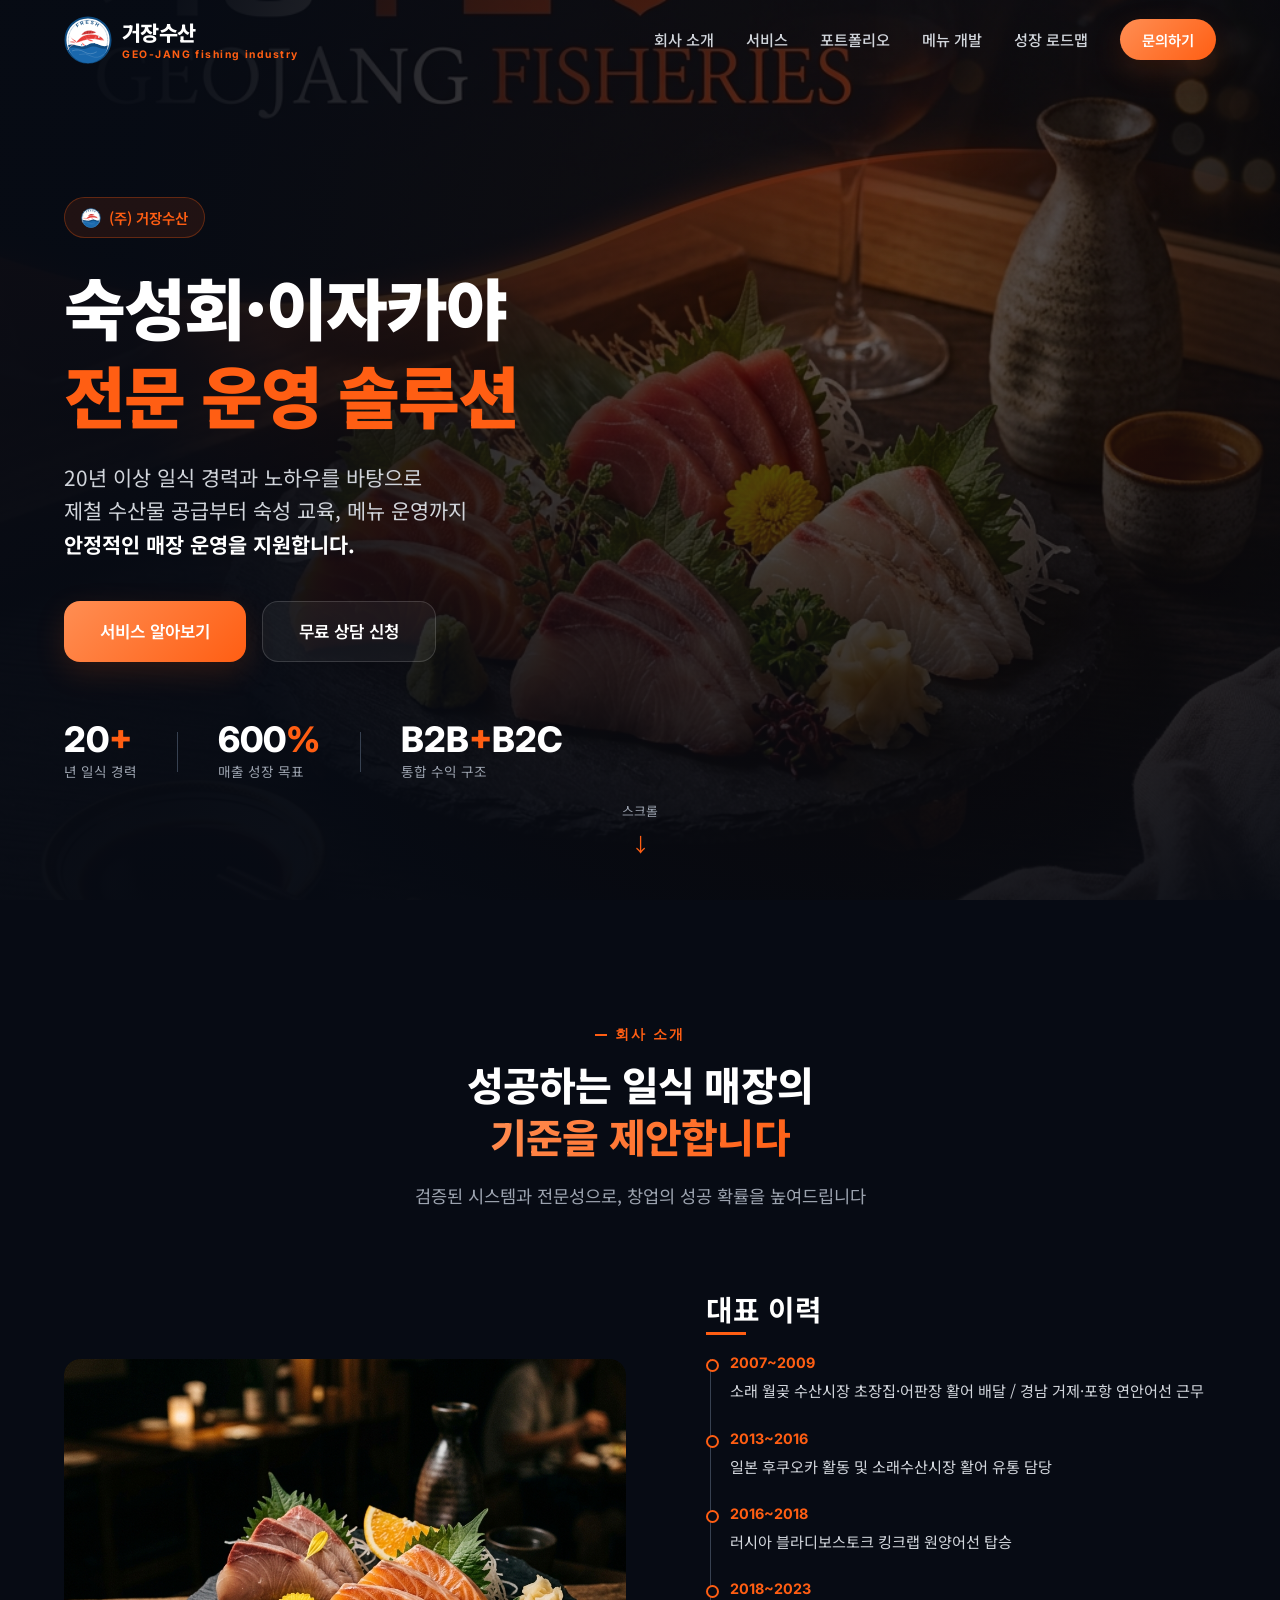
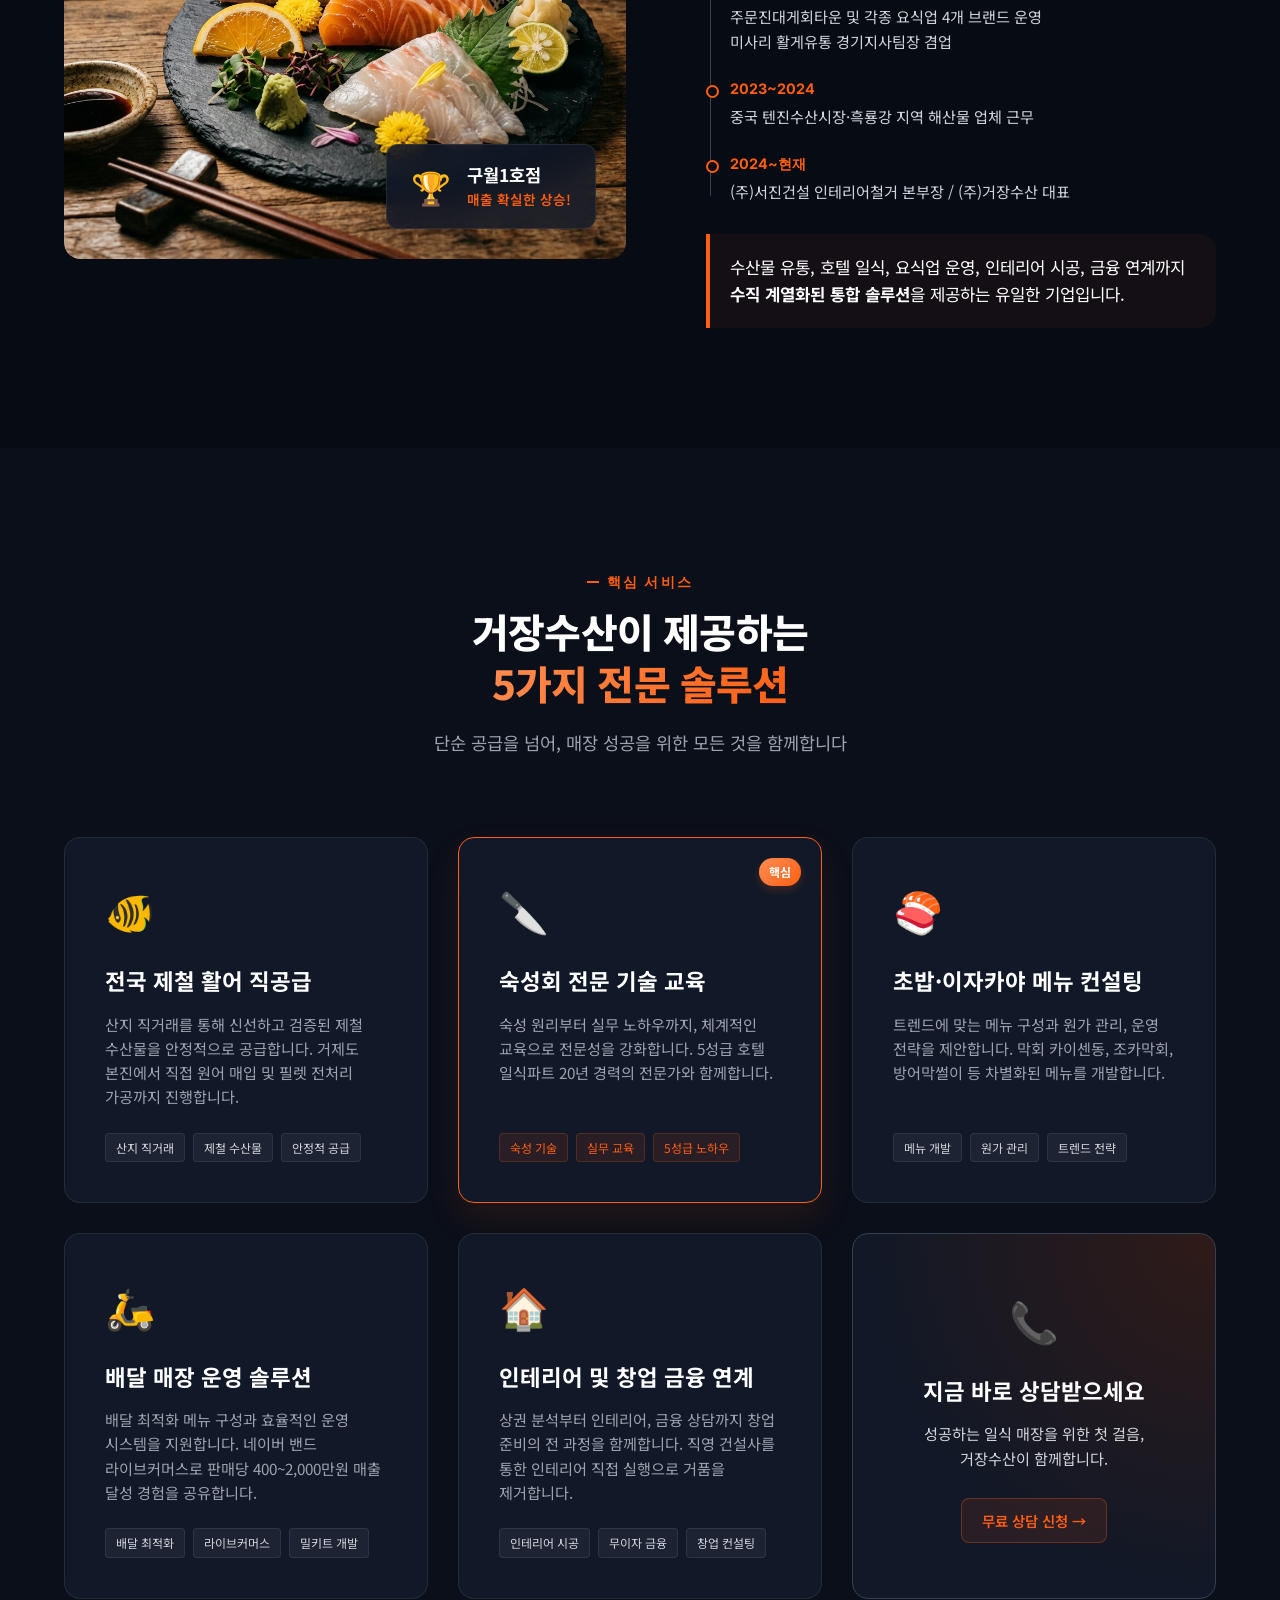
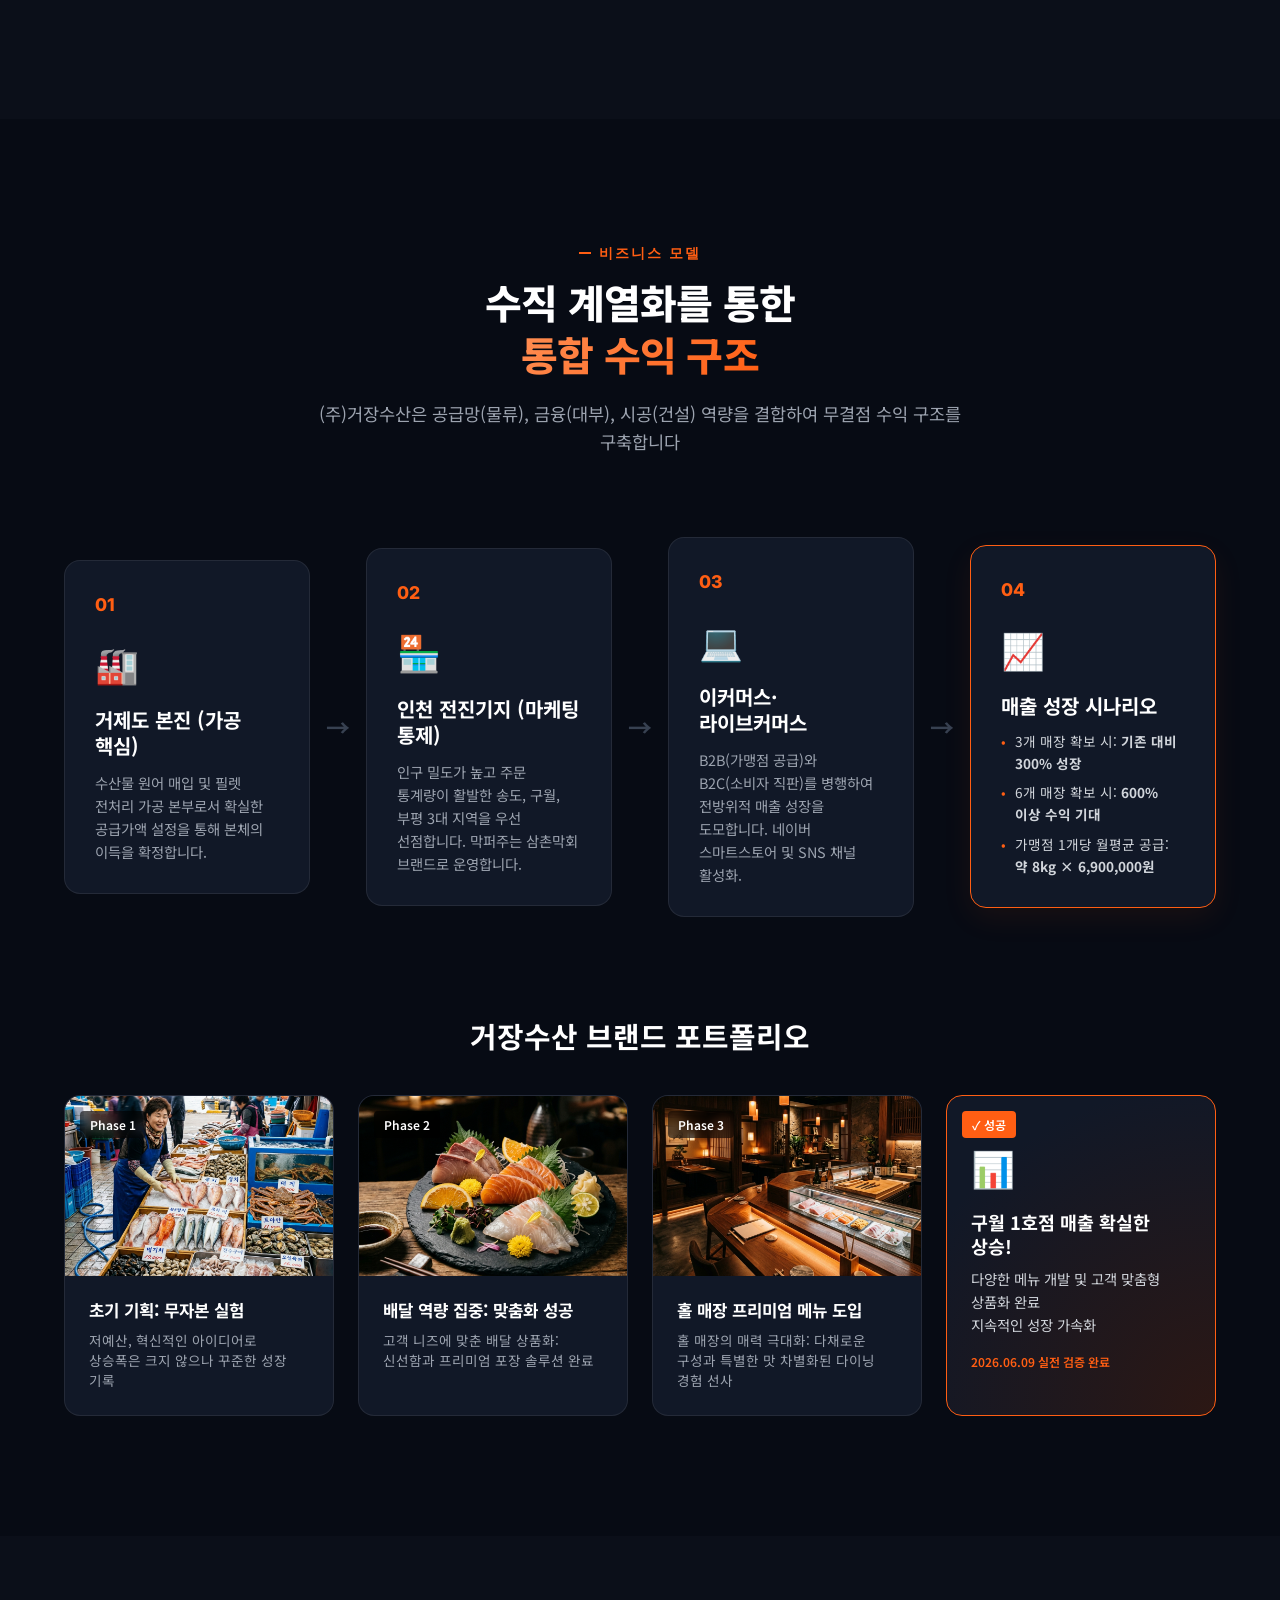
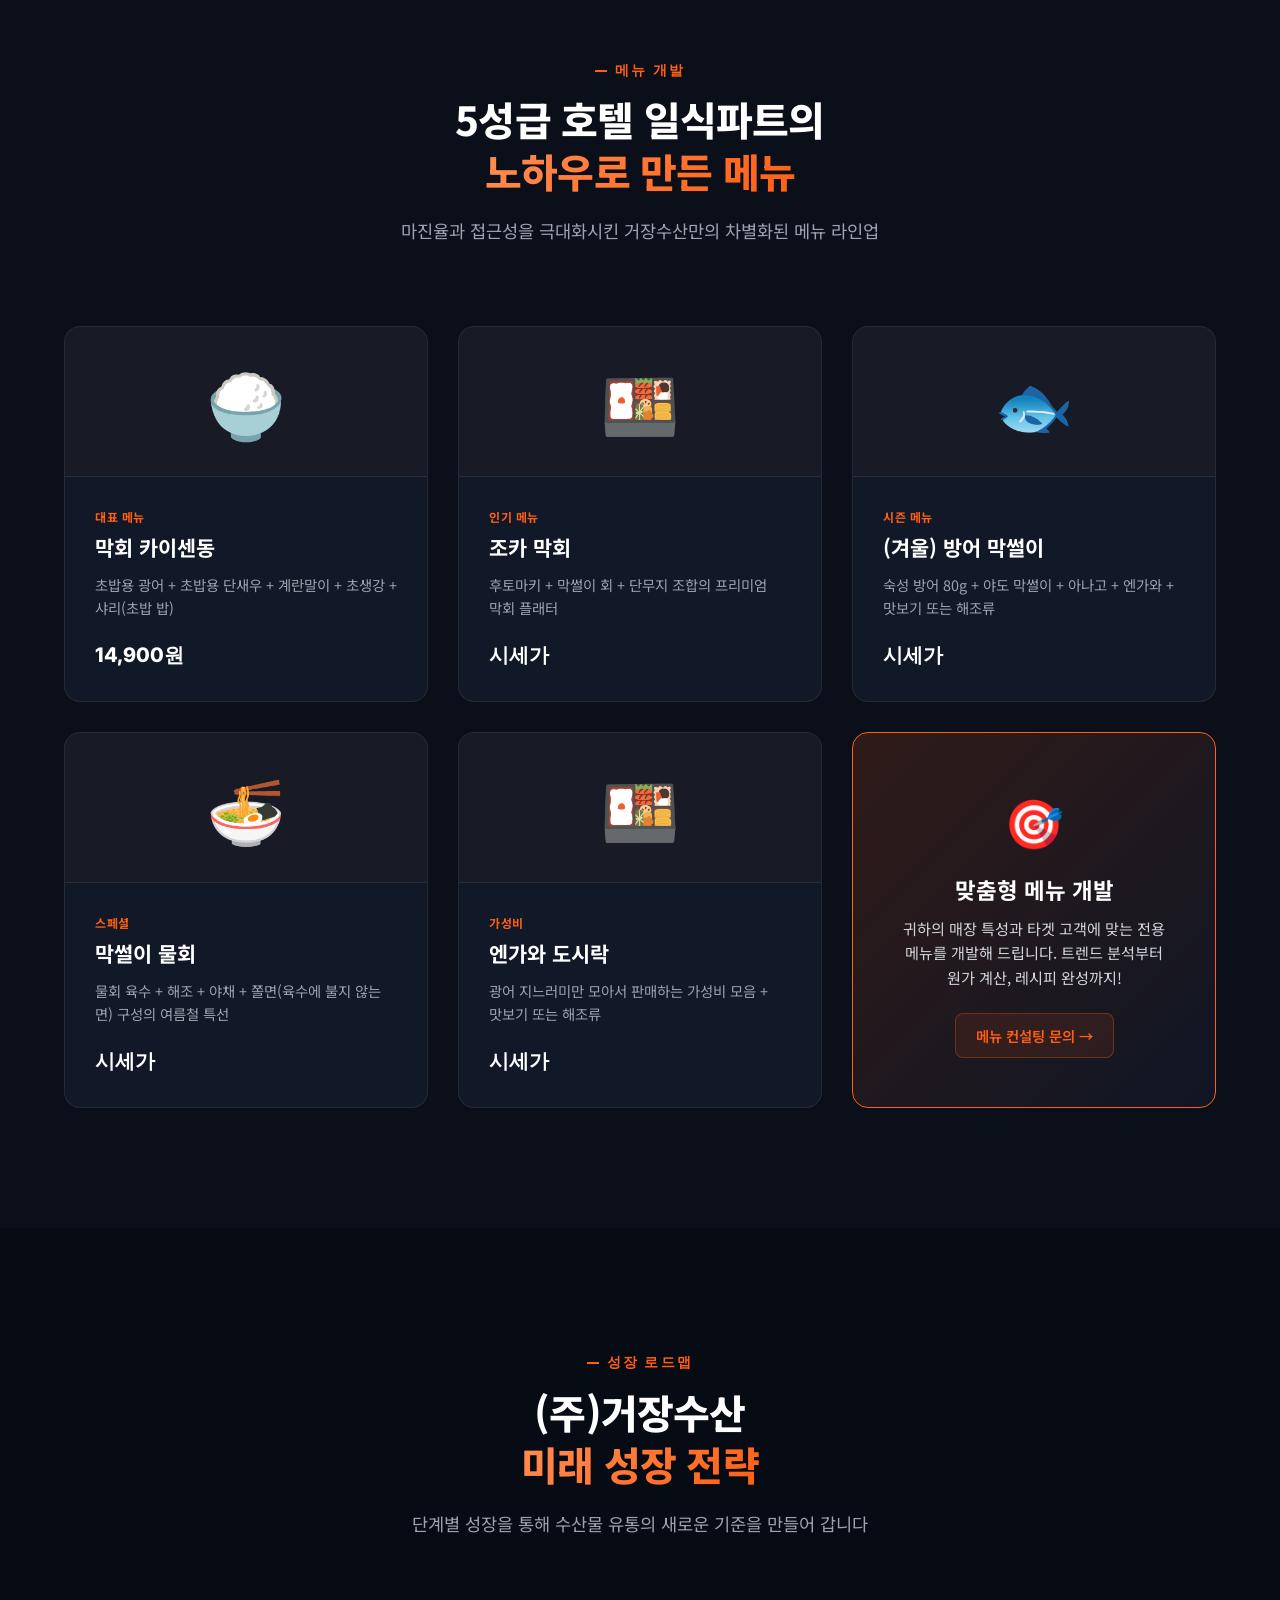
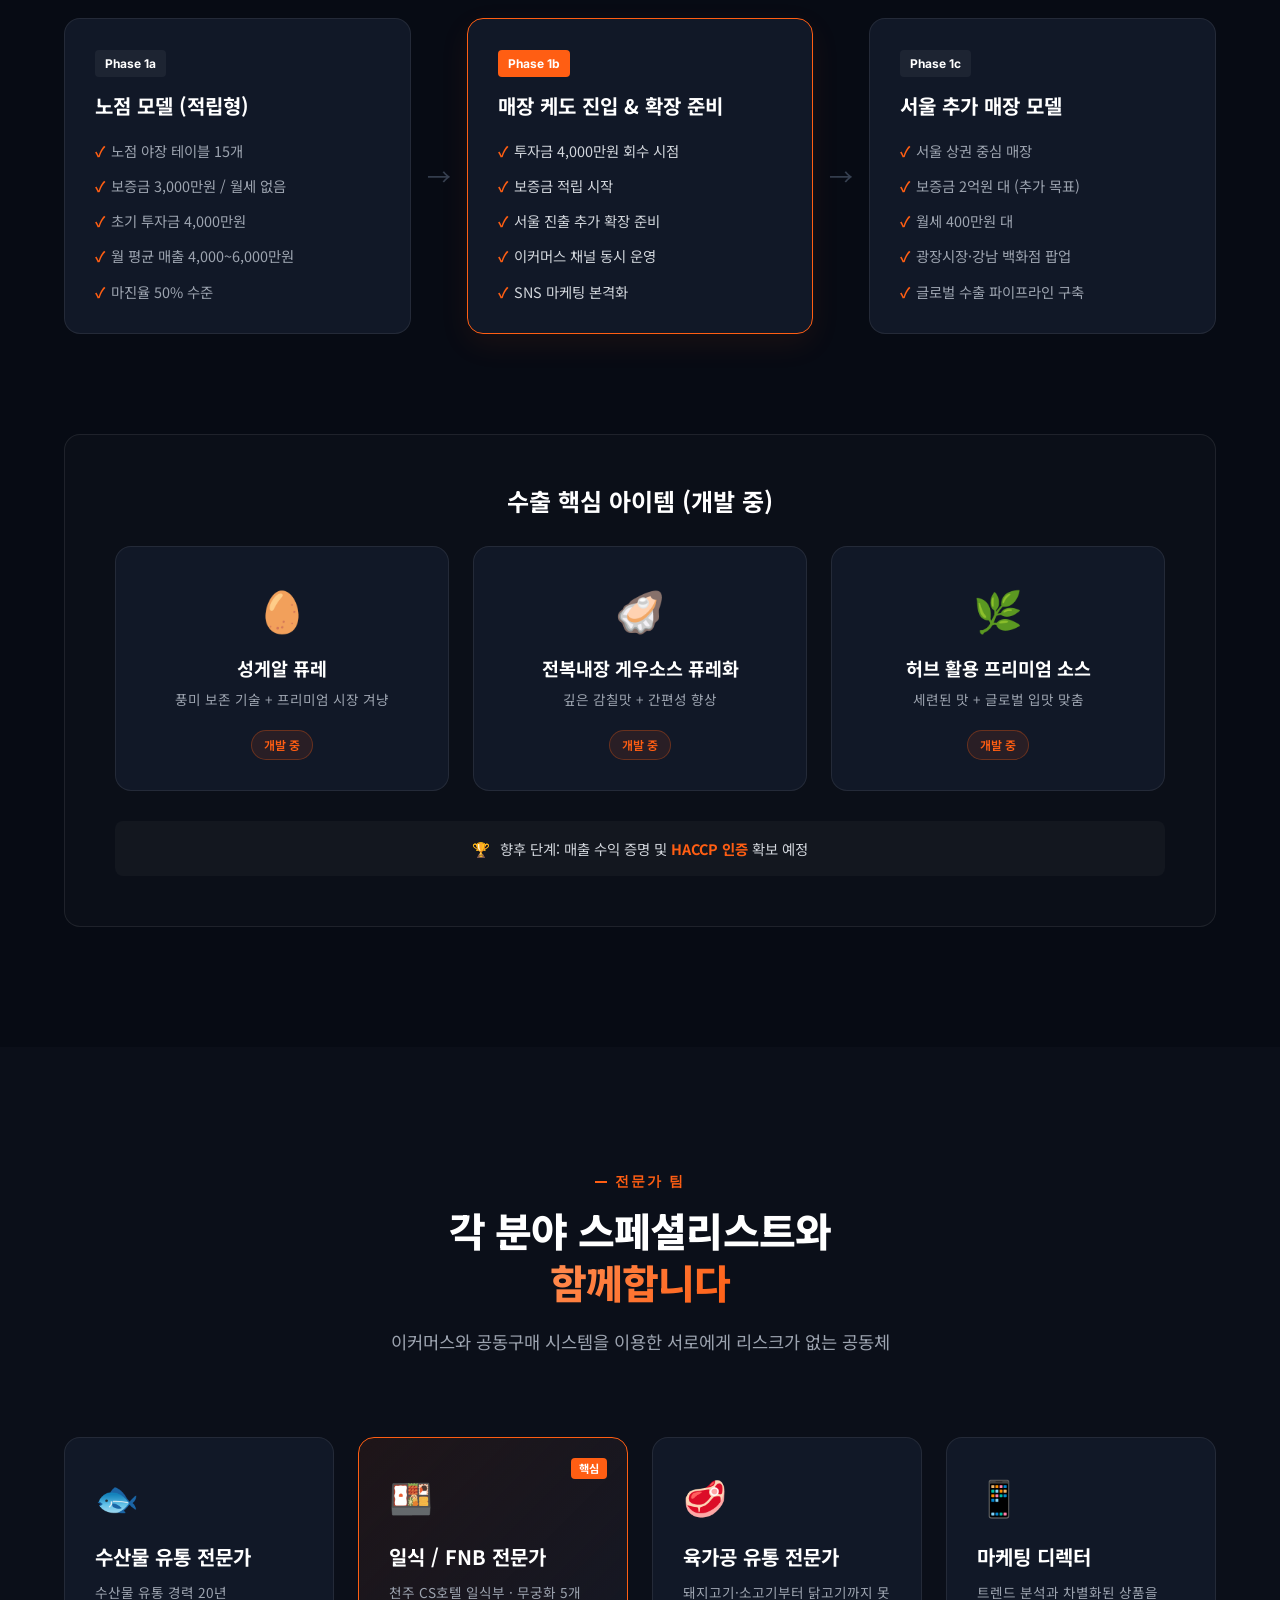
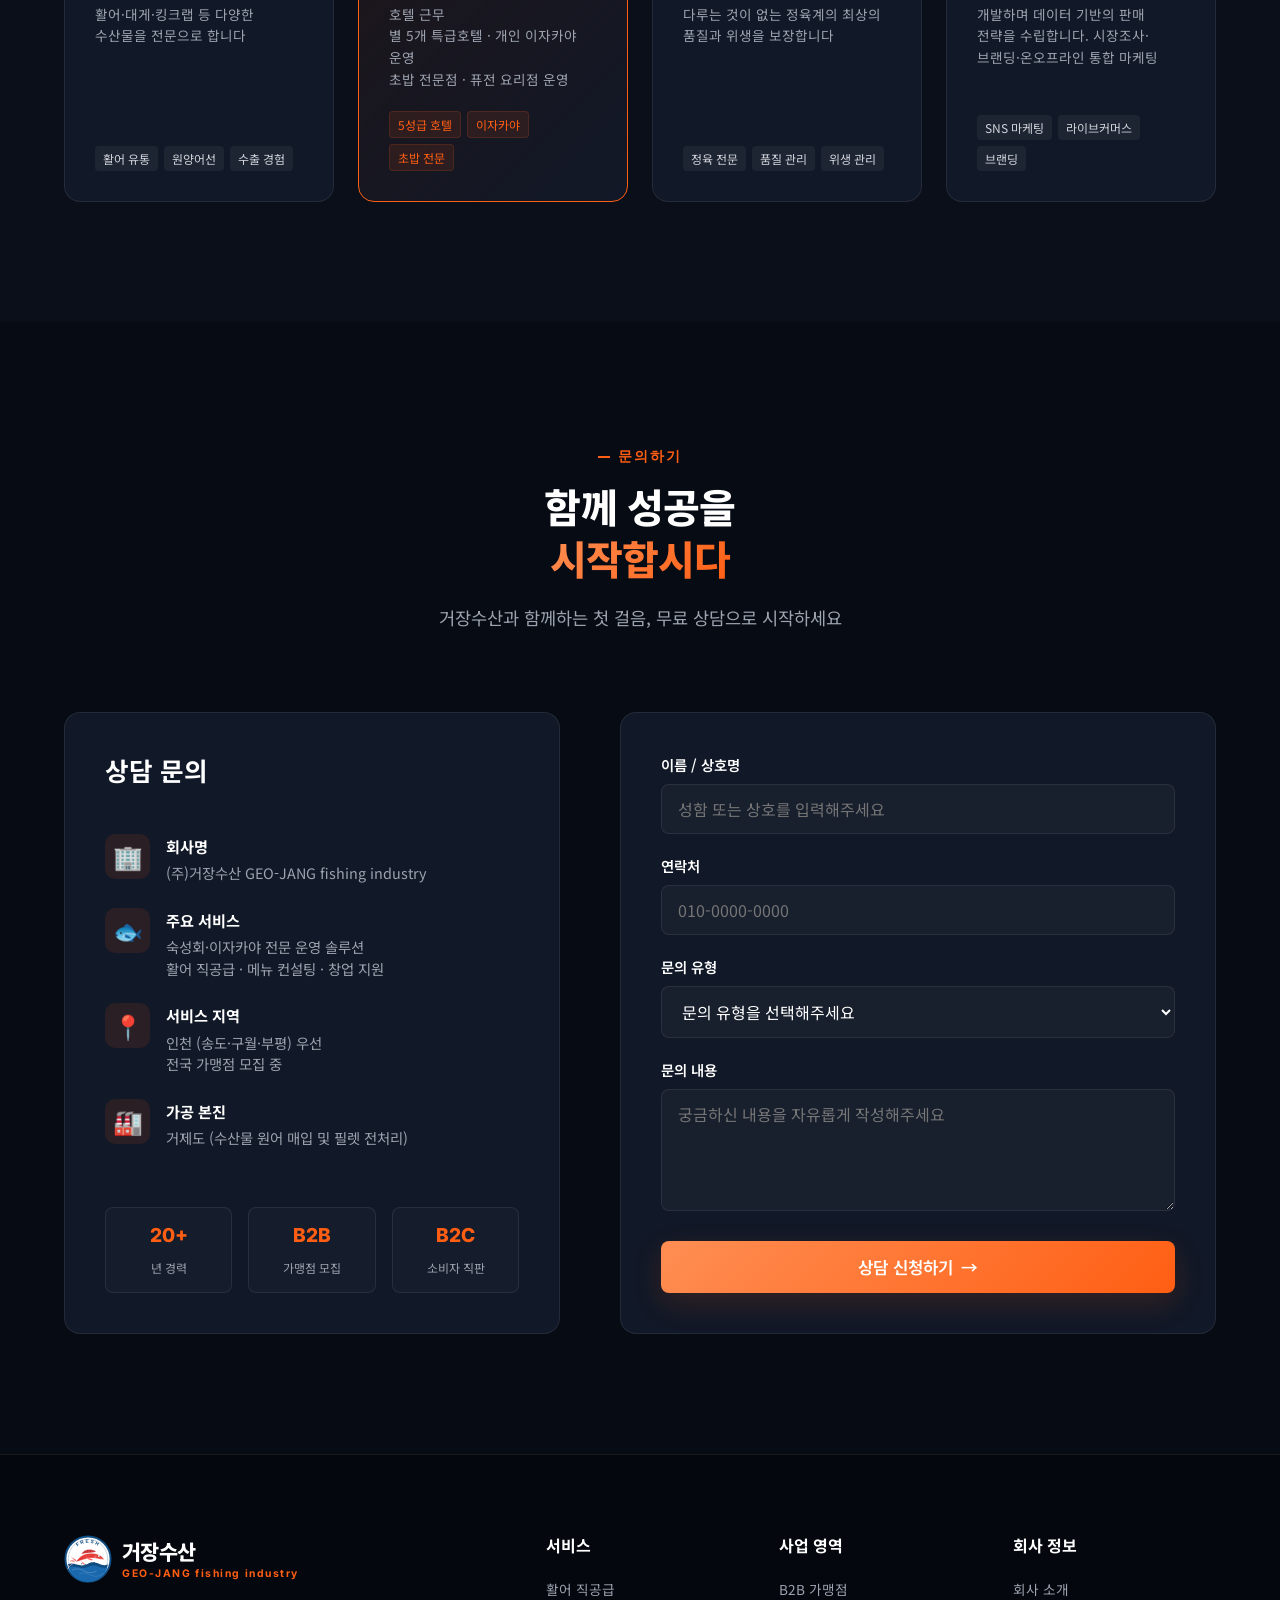
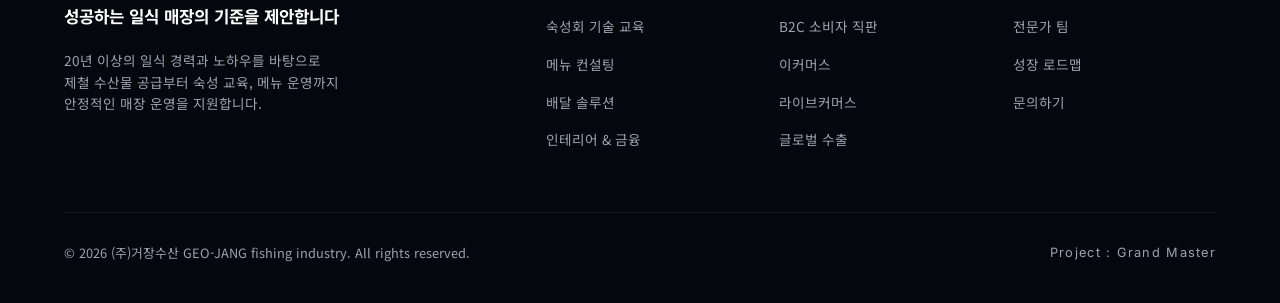
==== index.html @ 3ae565fc "Initial commit - 거장수산 브랜드 홈페이지 완료" ====
<!DOCTYPE html>
<html lang="ko">
<head>
    <meta charset="UTF-8">
    <meta name="viewport" content="width=device-width, initial-scale=1.0">
    <meta name="description" content="(주)거장수산 - 20년 이상의 일식 경력으로 숙성회·이자카야 전문 운영 솔루션을 제공합니다. 전국 제철 활어 직공급, 숙성회 기술 교육, 메뉴 컨설팅까지 성공하는 일식 매장의 기준을 제안합니다.">
    <meta name="keywords" content="거장수산, 숙성회, 이자카야, 활어직공급, 일식컨설팅, 수산물공급, 거장피셔리스">
    <meta property="og:title" content="(주)거장수산 GEO-JANG fishing industry">
    <meta property="og:description" content="숙성회·이자카야 전문 운영 솔루션 | 20년 이상의 전문성">
    <meta property="og:type" content="website">
    <title>(주)거장수산 GEO-JANG fishing industry | 숙성회·이자카야 전문 운영 솔루션</title>
    <link rel="preconnect" href="https://fonts.googleapis.com">
    <link rel="preconnect" href="https://fonts.gstatic.com" crossorigin>
    <link href="https://fonts.googleapis.com/css2?family=Noto+Sans+KR:wght@300;400;500;600;700;800;900&family=Noto+Serif+KR:wght@400;600;700&family=Inter:wght@300;400;500;600;700;800&display=swap" rel="stylesheet">
    <link rel="stylesheet" href="style.css">
</head>
<body>

    <!-- ===== NAVIGATION ===== -->
    <nav class="navbar" id="navbar">
        <div class="nav-container">
            <div class="nav-logo">
                <a href="#home" id="nav-logo-link">
                    <img src="images/logo.svg" alt="거장수산 로고" class="logo-img-icon">
                    <div class="logo-text">
                        <span class="logo-main">거장수산</span>
                        <span class="logo-sub">GEO-JANG fishing industry</span>
                    </div>
                </a>
            </div>
            <ul class="nav-menu" id="nav-menu">
                <li><a href="#about" class="nav-link" id="nav-about">회사 소개</a></li>
                <li><a href="#services" class="nav-link" id="nav-services">서비스</a></li>
                <li><a href="#portfolio" class="nav-link" id="nav-portfolio">포트폴리오</a></li>
                <li><a href="#menu" class="nav-link" id="nav-menu-link">메뉴 개발</a></li>
                <li><a href="#roadmap" class="nav-link" id="nav-roadmap">성장 로드맵</a></li>
                <li><a href="#contact" class="nav-link btn-nav" id="nav-contact">문의하기</a></li>
            </ul>
            <button class="hamburger" id="hamburger" aria-label="메뉴 열기">
                <span></span>
                <span></span>
                <span></span>
            </button>
        </div>
    </nav>

    <!-- ===== HERO SECTION ===== -->
    <section class="hero" id="home">
        <div class="hero-bg">
            <img src="images/hero_banner.png" alt="거장수산 프리미엄 숙성회" class="hero-img">
            <div class="hero-overlay"></div>
        </div>
        <div class="hero-content">
            <div class="hero-badge">
                <img src="images/logo.svg" alt="" class="hero-badge-logo">
                <span>(주) 거장수산</span>
            </div>
            <h1 class="hero-title">
                숙성회·이자카야<br>
                <span class="hero-accent">전문 운영 솔루션</span>
            </h1>
            <p class="hero-subtitle">
                20년 이상 일식 경력과 노하우를 바탕으로<br>
                제철 수산물 공급부터 숙성 교육, 메뉴 운영까지<br>
                <strong>안정적인 매장 운영을 지원합니다.</strong>
            </p>
            <div class="hero-cta">
                <a href="#services" class="btn-primary" id="hero-btn-services">서비스 알아보기</a>
                <a href="#contact" class="btn-secondary" id="hero-btn-contact">무료 상담 신청</a>
            </div>
            <div class="hero-stats">
                <div class="stat-item">
                    <span class="stat-num">20<span class="stat-plus">+</span></span>
                    <span class="stat-label">년 일식 경력</span>
                </div>
                <div class="stat-divider"></div>
                <div class="stat-item">
                    <span class="stat-num">600<span class="stat-plus">%</span></span>
                    <span class="stat-label">매출 성장 목표</span>
                </div>
                <div class="stat-divider"></div>
                <div class="stat-item">
                    <span class="stat-num">B2B<span class="stat-plus">+</span>B2C</span>
                    <span class="stat-label">통합 수익 구조</span>
                </div>
            </div>
        </div>
        <div class="hero-scroll">
            <div class="scroll-indicator" id="scroll-down">
                <span>스크롤</span>
                <div class="scroll-arrow">↓</div>
            </div>
        </div>
    </section>

    <!-- ===== ABOUT SECTION ===== -->
    <section class="about section" id="about">
        <div class="container">
            <div class="section-header">
                <span class="section-tag">회사 소개</span>
                <h2 class="section-title">성공하는 일식 매장의<br><span class="text-orange">기준을 제안합니다</span></h2>
                <p class="section-desc">검증된 시스템과 전문성으로, 창업의 성공 확률을 높여드립니다</p>
            </div>

            <div class="about-grid">
                <div class="about-img-wrap">
                    <img src="images/aged_fish.png" alt="거장수산 숙성회" class="about-img">
                    <div class="about-badge-card">
                        <div class="badge-icon">🏆</div>
                        <div class="badge-text">
                            <strong>구월1호점</strong>
                            <span>매출 확실한 상승!</span>
                        </div>
                    </div>
                </div>
                <div class="about-content">
                    <div class="career-timeline">
                        <h3 class="about-heading">대표 이력</h3>
                        <div class="timeline">
                            <div class="tl-item">
                                <span class="tl-year">2007~2009</span>
                                <p>소래 월곶 수산시장 초장집·어판장 활어 배달 / 경남 거제·포항 연안어선 근무</p>
                            </div>
                            <div class="tl-item">
                                <span class="tl-year">2013~2016</span>
                                <p>일본 후쿠오카 활동 및 소래수산시장 활어 유통 담당</p>
                            </div>
                            <div class="tl-item">
                                <span class="tl-year">2016~2018</span>
                                <p>러시아 블라디보스토크 킹크랩 원양어선 탑승</p>
                            </div>
                            <div class="tl-item">
                                <span class="tl-year">2018~2023</span>
                                <p>주문진대게회타운 및 각종 요식업 4개 브랜드 운영<br>미사리 활게유통 경기지사팀장 겸업</p>
                            </div>
                            <div class="tl-item">
                                <span class="tl-year">2023~2024</span>
                                <p>중국 텐진수산시장·흑룡강 지역 해산물 업체 근무</p>
                            </div>
                            <div class="tl-item">
                                <span class="tl-year">2024~현재</span>
                                <p>(주)서진건설 인테리어철거 본부장 / (주)거장수산 대표</p>
                            </div>
                        </div>
                    </div>
                    <div class="about-highlight">
                        <p>수산물 유통, 호텔 일식, 요식업 운영, 인테리어 시공, 금융 연계까지<br>
                        <strong>수직 계열화된 통합 솔루션</strong>을 제공하는 유일한 기업입니다.</p>
                    </div>
                </div>
            </div>
        </div>
    </section>

    <!-- ===== SERVICES SECTION ===== -->
    <section class="services section" id="services">
        <div class="container">
            <div class="section-header light">
                <span class="section-tag">핵심 서비스</span>
                <h2 class="section-title white">거장수산이 제공하는<br><span class="text-orange">5가지 전문 솔루션</span></h2>
                <p class="section-desc white-desc">단순 공급을 넘어, 매장 성공을 위한 모든 것을 함께합니다</p>
            </div>

            <div class="services-grid">
                <div class="service-card" id="service-1">
                    <div class="service-icon">🐠</div>
                    <h3>전국 제철 활어 직공급</h3>
                    <p>산지 직거래를 통해 신선하고 검증된 제철 수산물을 안정적으로 공급합니다. 거제도 본진에서 직접 원어 매입 및 필렛 전처리 가공까지 진행합니다.</p>
                    <div class="service-tags">
                        <span>산지 직거래</span>
                        <span>제철 수산물</span>
                        <span>안정적 공급</span>
                    </div>
                </div>
                <div class="service-card featured" id="service-2">
                    <div class="service-badge-top">핵심</div>
                    <div class="service-icon">🔪</div>
                    <h3>숙성회 전문 기술 교육</h3>
                    <p>숙성 원리부터 실무 노하우까지, 체계적인 교육으로 전문성을 강화합니다. 5성급 호텔 일식파트 20년 경력의 전문가와 함께합니다.</p>
                    <div class="service-tags">
                        <span>숙성 기술</span>
                        <span>실무 교육</span>
                        <span>5성급 노하우</span>
                    </div>
                </div>
                <div class="service-card" id="service-3">
                    <div class="service-icon">🍣</div>
                    <h3>초밥·이자카야 메뉴 컨설팅</h3>
                    <p>트렌드에 맞는 메뉴 구성과 원가 관리, 운영 전략을 제안합니다. 막회 카이센동, 조카막회, 방어막썰이 등 차별화된 메뉴를 개발합니다.</p>
                    <div class="service-tags">
                        <span>메뉴 개발</span>
                        <span>원가 관리</span>
                        <span>트렌드 전략</span>
                    </div>
                </div>
                <div class="service-card" id="service-4">
                    <div class="service-icon">🛵</div>
                    <h3>배달 매장 운영 솔루션</h3>
                    <p>배달 최적화 메뉴 구성과 효율적인 운영 시스템을 지원합니다. 네이버 밴드 라이브커머스로 판매당 400~2,000만원 매출 달성 경험을 공유합니다.</p>
                    <div class="service-tags">
                        <span>배달 최적화</span>
                        <span>라이브커머스</span>
                        <span>밀키트 개발</span>
                    </div>
                </div>
                <div class="service-card" id="service-5">
                    <div class="service-icon">🏠</div>
                    <h3>인테리어 및 창업 금융 연계</h3>
                    <p>상권 분석부터 인테리어, 금융 상담까지 창업 준비의 전 과정을 함께합니다. 직영 건설사를 통한 인테리어 직접 실행으로 거품을 제거합니다.</p>
                    <div class="service-tags">
                        <span>인테리어 시공</span>
                        <span>무이자 금융</span>
                        <span>창업 컨설팅</span>
                    </div>
                </div>
                <div class="service-card cta-card" id="service-cta">
                    <div class="service-icon">📞</div>
                    <h3>지금 바로 상담받으세요</h3>
                    <p>성공하는 일식 매장을 위한 첫 걸음, 거장수산이 함께합니다.</p>
                    <a href="#contact" class="btn-primary-sm" id="service-consult-btn">무료 상담 신청 →</a>
                </div>
            </div>
        </div>
    </section>

    <!-- ===== BUSINESS MODEL SECTION ===== -->
    <section class="business section" id="portfolio">
        <div class="container">
            <div class="section-header">
                <span class="section-tag">비즈니스 모델</span>
                <h2 class="section-title">수직 계열화를 통한<br><span class="text-orange">통합 수익 구조</span></h2>
                <p class="section-desc">(주)거장수산은 공급망(물류), 금융(대부), 시공(건설) 역량을 결합하여 무결점 수익 구조를 구축합니다</p>
            </div>

            <div class="business-pillars">
                <div class="pillar" id="pillar-supply">
                    <div class="pillar-num">01</div>
                    <div class="pillar-icon">🏭</div>
                    <h3>거제도 본진 (가공 핵심)</h3>
                    <p>수산물 원어 매입 및 필렛 전처리 가공 본부로서 확실한 공급가액 설정을 통해 본체의 이득을 확정합니다.</p>
                </div>
                <div class="pillar-arrow">→</div>
                <div class="pillar" id="pillar-franchise">
                    <div class="pillar-num">02</div>
                    <div class="pillar-icon">🏪</div>
                    <h3>인천 전진기지 (마케팅 통제)</h3>
                    <p>인구 밀도가 높고 주문 통계량이 활발한 송도, 구월, 부평 3대 지역을 우선 선점합니다. 막퍼주는 삼촌막회 브랜드로 운영합니다.</p>
                </div>
                <div class="pillar-arrow">→</div>
                <div class="pillar" id="pillar-ecommerce">
                    <div class="pillar-num">03</div>
                    <div class="pillar-icon">💻</div>
                    <h3>이커머스·라이브커머스</h3>
                    <p>B2B(가맹점 공급)와 B2C(소비자 직판)를 병행하여 전방위적 매출 성장을 도모합니다. 네이버 스마트스토어 및 SNS 채널 활성화.</p>
                </div>
                <div class="pillar-arrow">→</div>
                <div class="pillar featured-pillar" id="pillar-growth">
                    <div class="pillar-num">04</div>
                    <div class="pillar-icon">📈</div>
                    <h3>매출 성장 시나리오</h3>
                    <ul class="pillar-list">
                        <li>3개 매장 확보 시: <strong>기존 대비 300% 성장</strong></li>
                        <li>6개 매장 확보 시: <strong>600% 이상 수익 기대</strong></li>
                        <li>가맹점 1개당 월평균 공급: <strong>약 8kg × 6,900,000원</strong></li>
                    </ul>
                </div>
            </div>

            <!-- Portfolio showcase -->
            <div class="portfolio-showcase">
                <h3 class="showcase-title">거장수산 브랜드 포트폴리오</h3>
                <div class="portfolio-grid">
                    <div class="portfolio-item" id="portfolio-1">
                        <div class="portfolio-phase">Phase 1</div>
                        <img src="images/fresh_fish.png" alt="초기 기획 무자본 실험" class="portfolio-img">
                        <div class="portfolio-info">
                            <h4>초기 기획: 무자본 실험</h4>
                            <p>저예산, 혁신적인 아이디어로 상승폭은 크지 않으나 꾸준한 성장 기록</p>
                        </div>
                    </div>
                    <div class="portfolio-item" id="portfolio-2">
                        <div class="portfolio-phase">Phase 2</div>
                        <img src="images/aged_fish.png" alt="배달 역량 집중: 맞춤화 성공" class="portfolio-img">
                        <div class="portfolio-info">
                            <h4>배달 역량 집중: 맞춤화 성공</h4>
                            <p>고객 니즈에 맞춘 배달 상품화: 신선함과 프리미엄 포장 솔루션 완료</p>
                        </div>
                    </div>
                    <div class="portfolio-item" id="portfolio-3">
                        <div class="portfolio-phase">Phase 3</div>
                        <img src="images/izakaya.png" alt="홀 매장 프리미엄 메뉴 도입" class="portfolio-img">
                        <div class="portfolio-info">
                            <h4>홀 매장 프리미엄 메뉴 도입</h4>
                            <p>홀 매장의 매력 극대화: 다채로운 구성과 특별한 맛 차별화된 다이닝 경험 선사</p>
                        </div>
                    </div>
                    <div class="portfolio-item success" id="portfolio-4">
                        <div class="portfolio-phase success-phase">✓ 성공</div>
                        <div class="portfolio-success-content">
                            <div class="success-icon">📊</div>
                            <h4>구월 1호점 매출 확실한 상승!</h4>
                            <p>다양한 메뉴 개발 및 고객 맞춤형 상품화 완료<br>지속적인 성장 가속화</p>
                            <div class="success-date">2026.06.09 실전 검증 완료</div>
                        </div>
                    </div>
                </div>
            </div>
        </div>
    </section>

    <!-- ===== MENU SECTION ===== -->
    <section class="menu-section section" id="menu">
        <div class="container">
            <div class="section-header">
                <span class="section-tag">메뉴 개발</span>
                <h2 class="section-title">5성급 호텔 일식파트의<br><span class="text-orange">노하우로 만든 메뉴</span></h2>
                <p class="section-desc">마진율과 접근성을 극대화시킨 거장수산만의 차별화된 메뉴 라인업</p>
            </div>

            <div class="menu-grid">
                <div class="menu-card" id="menu-1">
                    <div class="menu-img-wrap">
                        <div class="menu-emoji">🍚</div>
                    </div>
                    <div class="menu-content">
                        <div class="menu-category">대표 메뉴</div>
                        <h3>막회 카이센동</h3>
                        <p>초밥용 광어 + 초밥용 단새우 + 계란말이 + 초생강 + 샤리(초밥 밥)</p>
                        <div class="menu-price">14,900원</div>
                    </div>
                </div>
                <div class="menu-card" id="menu-2">
                    <div class="menu-img-wrap">
                        <div class="menu-emoji">🍱</div>
                    </div>
                    <div class="menu-content">
                        <div class="menu-category">인기 메뉴</div>
                        <h3>조카 막회</h3>
                        <p>후토마키 + 막썰이 회 + 단무지 조합의 프리미엄 막회 플래터</p>
                        <div class="menu-price">시세가</div>
                    </div>
                </div>
                <div class="menu-card" id="menu-3">
                    <div class="menu-img-wrap">
                        <div class="menu-emoji">🐟</div>
                    </div>
                    <div class="menu-content">
                        <div class="menu-category">시즌 메뉴</div>
                        <h3>(겨울) 방어 막썰이</h3>
                        <p>숙성 방어 80g + 야도 막썰이 + 아나고 + 엔가와 + 맛보기 또는 해조류</p>
                        <div class="menu-price">시세가</div>
                    </div>
                </div>
                <div class="menu-card" id="menu-4">
                    <div class="menu-img-wrap">
                        <div class="menu-emoji">🍜</div>
                    </div>
                    <div class="menu-content">
                        <div class="menu-category">스페셜</div>
                        <h3>막썰이 물회</h3>
                        <p>물회 육수 + 해조 + 야채 + 쫄면(육수에 불지 않는 면) 구성의 여름철 특선</p>
                        <div class="menu-price">시세가</div>
                    </div>
                </div>
                <div class="menu-card" id="menu-5">
                    <div class="menu-img-wrap">
                        <div class="menu-emoji">🍱</div>
                    </div>
                    <div class="menu-content">
                        <div class="menu-category">가성비</div>
                        <h3>엔가와 도시락</h3>
                        <p>광어 지느러미만 모아서 판매하는 가성비 모음 + 맛보기 또는 해조류</p>
                        <div class="menu-price">시세가</div>
                    </div>
                </div>
                <div class="menu-card highlight-card" id="menu-6">
                    <div class="menu-content-full">
                        <div class="menu-emoji-lg">🎯</div>
                        <h3>맞춤형 메뉴 개발</h3>
                        <p>귀하의 매장 특성과 타겟 고객에 맞는 전용 메뉴를 개발해 드립니다. 트렌드 분석부터 원가 계산, 레시피 완성까지!</p>
                        <a href="#contact" class="btn-primary-sm" id="menu-consult-btn">메뉴 컨설팅 문의 →</a>
                    </div>
                </div>
            </div>
        </div>
    </section>

    <!-- ===== ROADMAP SECTION ===== -->
    <section class="roadmap section" id="roadmap">
        <div class="container">
            <div class="section-header light">
                <span class="section-tag">성장 로드맵</span>
                <h2 class="section-title white">(주)거장수산<br><span class="text-orange">미래 성장 전략</span></h2>
                <p class="section-desc white-desc">단계별 성장을 통해 수산물 유통의 새로운 기준을 만들어 갑니다</p>
            </div>

            <div class="roadmap-phases">
                <div class="phase-card" id="phase-1a">
                    <div class="phase-label">Phase 1a</div>
                    <h3>노점 모델 (적립형)</h3>
                    <ul>
                        <li>노점 야장 테이블 15개</li>
                        <li>보증금 3,000만원 / 월세 없음</li>
                        <li>초기 투자금 4,000만원</li>
                        <li>월 평균 매출 4,000~6,000만원</li>
                        <li>마진율 50% 수준</li>
                    </ul>
                </div>
                <div class="phase-arrow">→</div>
                <div class="phase-card featured-phase" id="phase-1b">
                    <div class="phase-label">Phase 1b</div>
                    <h3>매장 케도 진입 & 확장 준비</h3>
                    <ul>
                        <li>투자금 4,000만원 회수 시점</li>
                        <li>보증금 적립 시작</li>
                        <li>서울 진출 추가 확장 준비</li>
                        <li>이커머스 채널 동시 운영</li>
                        <li>SNS 마케팅 본격화</li>
                    </ul>
                </div>
                <div class="phase-arrow">→</div>
                <div class="phase-card" id="phase-1c">
                    <div class="phase-label">Phase 1c</div>
                    <h3>서울 추가 매장 모델</h3>
                    <ul>
                        <li>서울 상권 중심 매장</li>
                        <li>보증금 2억원 대 (추가 목표)</li>
                        <li>월세 400만원 대</li>
                        <li>광장시장·강남 백화점 팝업</li>
                        <li>글로벌 수출 파이프라인 구축</li>
                    </ul>
                </div>
            </div>

            <!-- Future products -->
            <div class="future-products">
                <h3 class="future-title">수출 핵심 아이템 (개발 중)</h3>
                <div class="products-grid">
                    <div class="product-card" id="product-1">
                        <div class="product-emoji">🥚</div>
                        <h4>성게알 퓨레</h4>
                        <p>풍미 보존 기술 + 프리미엄 시장 겨냥</p>
                        <div class="product-status developing">개발 중</div>
                    </div>
                    <div class="product-card" id="product-2">
                        <div class="product-emoji">🦪</div>
                        <h4>전복내장 게우소스 퓨레화</h4>
                        <p>깊은 감칠맛 + 간편성 향상</p>
                        <div class="product-status developing">개발 중</div>
                    </div>
                    <div class="product-card" id="product-3">
                        <div class="product-emoji">🌿</div>
                        <h4>허브 활용 프리미엄 소스</h4>
                        <p>세련된 맛 + 글로벌 입맛 맞춤</p>
                        <div class="product-status developing">개발 중</div>
                    </div>
                </div>
                <div class="haccp-note">
                    <span>🏆</span>
                    <p>향후 단계: 매출 수익 증명 및 <strong>HACCP 인증</strong> 확보 예정</p>
                </div>
            </div>
        </div>
    </section>

    <!-- ===== TEAM / PARTNERS SECTION ===== -->
    <section class="team section" id="team">
        <div class="container">
            <div class="section-header">
                <span class="section-tag">전문가 팀</span>
                <h2 class="section-title">각 분야 스페셜리스트와<br><span class="text-orange">함께합니다</span></h2>
                <p class="section-desc">이커머스와 공동구매 시스템을 이용한 서로에게 리스크가 없는 공동체</p>
            </div>

            <div class="team-grid">
                <div class="team-card" id="team-1">
                    <div class="team-icon">🐟</div>
                    <h3>수산물 유통 전문가</h3>
                    <p>수산물 유통 경력 20년<br>활어·대게·킹크랩 등 다양한 수산물을 전문으로 합니다</p>
                    <div class="team-expertise">
                        <span>활어 유통</span>
                        <span>원양어선</span>
                        <span>수출 경험</span>
                    </div>
                </div>
                <div class="team-card featured-team" id="team-2">
                    <div class="team-icon">🍱</div>
                    <h3>일식 / FNB 전문가</h3>
                    <p>천주 CS호텔 일식부 · 무궁화 5개 호텔 근무<br>별 5개 특급호텔 · 개인 이자카야 운영<br>초밥 전문점 · 퓨전 요리점 운영</p>
                    <div class="team-expertise">
                        <span>5성급 호텔</span>
                        <span>이자카야</span>
                        <span>초밥 전문</span>
                    </div>
                </div>
                <div class="team-card" id="team-3">
                    <div class="team-icon">🥩</div>
                    <h3>육가공 유통 전문가</h3>
                    <p>돼지고기·소고기부터 닭고기까지 못 다루는 것이 없는 정육계의 최상의 품질과 위생을 보장합니다</p>
                    <div class="team-expertise">
                        <span>정육 전문</span>
                        <span>품질 관리</span>
                        <span>위생 관리</span>
                    </div>
                </div>
                <div class="team-card" id="team-4">
                    <div class="team-icon">📱</div>
                    <h3>마케팅 디렉터</h3>
                    <p>트렌드 분석과 차별화된 상품을 개발하며 데이터 기반의 판매 전략을 수립합니다. 시장조사·브랜딩·온오프라인 통합 마케팅</p>
                    <div class="team-expertise">
                        <span>SNS 마케팅</span>
                        <span>라이브커머스</span>
                        <span>브랜딩</span>
                    </div>
                </div>
            </div>
        </div>
    </section>

    <!-- ===== CONTACT SECTION ===== -->
    <section class="contact section" id="contact">
        <div class="container">
            <div class="section-header light">
                <span class="section-tag">문의하기</span>
                <h2 class="section-title white">함께 성공을<br><span class="text-orange">시작합시다</span></h2>
                <p class="section-desc white-desc">거장수산과 함께하는 첫 걸음, 무료 상담으로 시작하세요</p>
            </div>

            <div class="contact-wrap">
                <div class="contact-info">
                    <h3>상담 문의</h3>
                    <div class="info-items">
                        <div class="info-item" id="info-company">
                            <div class="info-icon">🏢</div>
                            <div>
                                <strong>회사명</strong>
                                <p>(주)거장수산 GEO-JANG fishing industry</p>
                            </div>
                        </div>
                        <div class="info-item" id="info-service">
                            <div class="info-icon">🐟</div>
                            <div>
                                <strong>주요 서비스</strong>
                                <p>숙성회·이자카야 전문 운영 솔루션<br>활어 직공급 · 메뉴 컨설팅 · 창업 지원</p>
                            </div>
                        </div>
                        <div class="info-item" id="info-location">
                            <div class="info-icon">📍</div>
                            <div>
                                <strong>서비스 지역</strong>
                                <p>인천 (송도·구월·부평) 우선<br>전국 가맹점 모집 중</p>
                            </div>
                        </div>
                        <div class="info-item" id="info-base">
                            <div class="info-icon">🏭</div>
                            <div>
                                <strong>가공 본진</strong>
                                <p>거제도 (수산물 원어 매입 및 필렛 전처리)</p>
                            </div>
                        </div>
                    </div>

                    <div class="contact-badges">
                        <div class="contact-badge">
                            <span class="badge-num">20+</span>
                            <span class="badge-label">년 경력</span>
                        </div>
                        <div class="contact-badge">
                            <span class="badge-num">B2B</span>
                            <span class="badge-label">가맹점 모집</span>
                        </div>
                        <div class="contact-badge">
                            <span class="badge-num">B2C</span>
                            <span class="badge-label">소비자 직판</span>
                        </div>
                    </div>
                </div>

                <form class="contact-form" id="contact-form">
                    <div class="form-group">
                        <label for="name">이름 / 상호명</label>
                        <input type="text" id="name" name="name" placeholder="성함 또는 상호를 입력해주세요" required>
                    </div>
                    <div class="form-group">
                        <label for="phone">연락처</label>
                        <input type="tel" id="phone" name="phone" placeholder="010-0000-0000" required>
                    </div>
                    <div class="form-group">
                        <label for="inquiry-type">문의 유형</label>
                        <select id="inquiry-type" name="inquiry-type">
                            <option value="">문의 유형을 선택해주세요</option>
                            <option value="supply">활어 직공급 문의</option>
                            <option value="education">숙성회 기술 교육</option>
                            <option value="consulting">메뉴 컨설팅</option>
                            <option value="franchise">가맹점 창업</option>
                            <option value="delivery">배달 솔루션</option>
                            <option value="ecommerce">이커머스·라이브커머스</option>
                            <option value="other">기타 문의</option>
                        </select>
                    </div>
                    <div class="form-group">
                        <label for="message">문의 내용</label>
                        <textarea id="message" name="message" rows="4" placeholder="궁금하신 내용을 자유롭게 작성해주세요"></textarea>
                    </div>
                    <button type="submit" class="btn-submit" id="form-submit">
                        <span>상담 신청하기</span>
                        <span class="btn-arrow">→</span>
                    </button>
                </form>
            </div>
        </div>
    </section>

    <!-- ===== FOOTER ===== -->
    <footer class="footer">
        <div class="footer-container">
            <div class="footer-brand">
                <div class="footer-logo">
                    <img src="images/logo.svg" alt="거장수산 로고" class="logo-img-icon">
                    <div class="logo-text">
                        <span class="logo-main">거장수산</span>
                        <span class="logo-sub">GEO-JANG fishing industry</span>
                    </div>
                </div>
                <p class="footer-tagline">성공하는 일식 매장의 기준을 제안합니다</p>
                <p class="footer-desc">20년 이상의 일식 경력과 노하우를 바탕으로<br>제철 수산물 공급부터 숙성 교육, 메뉴 운영까지<br>안정적인 매장 운영을 지원합니다.</p>
            </div>
            <div class="footer-links">
                <div class="footer-col">
                    <h4>서비스</h4>
                    <ul>
                        <li><a href="#services" id="footer-link-1">활어 직공급</a></li>
                        <li><a href="#services" id="footer-link-2">숙성회 기술 교육</a></li>
                        <li><a href="#services" id="footer-link-3">메뉴 컨설팅</a></li>
                        <li><a href="#services" id="footer-link-4">배달 솔루션</a></li>
                        <li><a href="#services" id="footer-link-5">인테리어 & 금융</a></li>
                    </ul>
                </div>
                <div class="footer-col">
                    <h4>사업 영역</h4>
                    <ul>
                        <li><a href="#portfolio" id="footer-link-6">B2B 가맹점</a></li>
                        <li><a href="#portfolio" id="footer-link-7">B2C 소비자 직판</a></li>
                        <li><a href="#portfolio" id="footer-link-8">이커머스</a></li>
                        <li><a href="#portfolio" id="footer-link-9">라이브커머스</a></li>
                        <li><a href="#roadmap" id="footer-link-10">글로벌 수출</a></li>
                    </ul>
                </div>
                <div class="footer-col">
                    <h4>회사 정보</h4>
                    <ul>
                        <li><a href="#about" id="footer-link-11">회사 소개</a></li>
                        <li><a href="#team" id="footer-link-12">전문가 팀</a></li>
                        <li><a href="#roadmap" id="footer-link-13">성장 로드맵</a></li>
                        <li><a href="#contact" id="footer-link-14">문의하기</a></li>
                    </ul>
                </div>
            </div>
        </div>
        <div class="footer-bottom">
            <p>&copy; 2026 (주)거장수산 GEO-JANG fishing industry. All rights reserved.</p>
            <p class="footer-sub">Project : Grand Master</p>
        </div>
    </footer>

    <script src="script.js"></script>
</body>
</html>
---- style.css ----
/* ==========================================================================
   거장수산 (GEOJANG FISHERIES) - Premium Official Stylesheet
   ========================================================================== */

/* ===== 1. DESIGN SYSTEM & VARIABLES ===== */
:root {
    /* Color Palette */
    --color-primary: #FF5E13;       /* Premium Master Orange */
    --color-primary-hover: #E04E0C;
    --color-primary-light: rgba(255, 94, 19, 0.1);
    --color-primary-glow: rgba(255, 94, 19, 0.4);
    
    --color-bg-dark: #070B14;       /* Deep Ocean Navy */
    --color-bg-card: #111827;       /* Card Dark Navy */
    --color-bg-card-light: #1F2937; /* Card Hover Gray */
    --color-bg-light: #F9FAFB;
    
    --color-text-white: #FFFFFF;
    --color-text-gray: #9CA3AF;
    --color-text-light-gray: #D1D5DB;
    --color-text-dark: #1F2937;
    
    --color-border: #374151;
    --color-border-light: rgba(255, 255, 255, 0.08);
    
    /* Typography & Hierarchy */
    --font-primary: 'Noto Sans KR', sans-serif;
    --font-serif: 'Noto Serif KR', serif;
    --font-english: 'Inter', sans-serif;
    
    /* Transitions & Shadows */
    --transition-smooth: all 0.4s cubic-bezier(0.16, 1, 0.3, 1);
    --transition-fast: all 0.2s ease;
    --shadow-premium: 0 20px 40px rgba(0, 0, 0, 0.3);
    --shadow-glow: 0 10px 30px rgba(255, 94, 19, 0.15);
    
    /* Layout Sizes */
    --header-height: 80px;
    --max-width: 1200px;
    --border-radius: 16px;
}

/* ===== 2. RESET & BASE STYLES ===== */
* {
    margin: 0;
    padding: 0;
    box-sizing: border-box;
}

html {
    scroll-behavior: smooth;
    font-size: 16px;
}

body {
    font-family: var(--font-primary);
    background-color: var(--color-bg-dark);
    color: var(--color-text-light-gray);
    line-height: 1.6;
    overflow-x: hidden;
    word-break: keep-all;
}

ul {
    list-style: none;
}

a {
    text-decoration: none;
    color: inherit;
    transition: var(--transition-fast);
}

img {
    max-width: 100%;
    height: auto;
    display: block;
}

input, select, textarea, button {
    font-family: inherit;
    font-size: inherit;
    color: inherit;
    background: transparent;
    border: none;
    outline: none;
}

/* ===== 3. TYPOGRAPHY & GENERAL SPACING ===== */
h1, h2, h3, h4 {
    color: var(--color-text-white);
    font-weight: 700;
    line-height: 1.3;
}

.text-orange {
    color: var(--color-primary);
    background: linear-gradient(135deg, #FF8E53 0%, #FF5E13 100%);
    -webkit-background-clip: text;
    -webkit-text-fill-color: transparent;
}

.section {
    padding: 120px 0;
    position: relative;
}

.container {
    width: 90%;
    max-width: var(--max-width);
    margin: 0 auto;
}

.section-header {
    text-align: center;
    margin-bottom: 80px;
    max-width: 700px;
    margin-left: auto;
    margin-right: auto;
}

.section-tag {
    display: inline-block;
    color: var(--color-primary);
    font-family: var(--font-english);
    font-size: 0.85rem;
    font-weight: 700;
    text-transform: uppercase;
    letter-spacing: 0.15em;
    margin-bottom: 12px;
    position: relative;
    padding-left: 20px;
}

.section-tag::before {
    content: '';
    position: absolute;
    left: 0;
    top: 50%;
    transform: translateY(-50%);
    width: 12px;
    height: 2px;
    background-color: var(--color-primary);
}

.section-title {
    font-size: 2.5rem;
    margin-bottom: 20px;
    font-weight: 800;
    letter-spacing: -0.02em;
}

.section-desc {
    font-size: 1.1rem;
    color: var(--color-text-gray);
}

/* White background helper for headers in dark sections */
.section-header.light .white {
    color: var(--color-text-white);
}

.section-header.light .white-desc {
    color: var(--color-text-gray);
}

/* ===== 4. BUTTONS & UI ELEMENTS ===== */
.btn-primary, .btn-secondary, .btn-primary-sm, .btn-submit {
    display: inline-flex;
    align-items: center;
    justify-content: center;
    font-weight: 600;
    border-radius: var(--border-radius);
    transition: var(--transition-smooth);
    cursor: pointer;
}

.btn-primary {
    background: linear-gradient(135deg, #FF8E53 0%, #FF5E13 100%);
    color: var(--color-text-white);
    padding: 16px 36px;
    font-size: 1.05rem;
    box-shadow: var(--shadow-glow);
}

.btn-primary:hover {
    transform: translateY(-3px);
    box-shadow: 0 15px 30px rgba(255, 94, 19, 0.3);
}

.btn-secondary {
    background-color: rgba(255, 255, 255, 0.05);
    border: 1px solid rgba(255, 255, 255, 0.15);
    color: var(--color-text-white);
    padding: 16px 36px;
    font-size: 1.05rem;
}

.btn-secondary:hover {
    background-color: rgba(255, 255, 255, 0.1);
    border-color: rgba(255, 255, 255, 0.3);
    transform: translateY(-3px);
}

.btn-primary-sm {
    background-color: var(--color-primary-light);
    border: 1px solid rgba(255, 94, 19, 0.3);
    color: var(--color-primary);
    padding: 10px 20px;
    font-size: 0.9rem;
    border-radius: 8px;
}

.btn-primary-sm:hover {
    background-color: var(--color-primary);
    color: var(--color-text-white);
    transform: translateY(-2px);
}

/* ===== 5. NAVIGATION ===== */
.navbar {
    position: fixed;
    top: 0;
    left: 0;
    width: 100%;
    height: var(--header-height);
    z-index: 1000;
    transition: var(--transition-smooth);
    border-bottom: 1px solid transparent;
}

.navbar.scrolled {
    background-color: rgba(7, 11, 20, 0.85);
    backdrop-filter: blur(16px);
    -webkit-backdrop-filter: blur(16px);
    border-bottom: 1px solid var(--color-border-light);
    height: 70px;
}

.nav-container {
    width: 90%;
    max-width: var(--max-width);
    height: 100%;
    margin: 0 auto;
    display: flex;
    align-items: center;
    justify-content: space-between;
}

.nav-logo a {
    display: flex;
    align-items: center;
    gap: 10px;
}

.logo-icon {
    font-size: 1.8rem;
}

.logo-img-icon {
    height: 48px;
    width: auto;
    object-fit: contain;
    transition: var(--transition-smooth);
}

.logo-img-icon:hover {
    transform: rotate(5deg) scale(1.05);
}

.navbar.scrolled .logo-img-icon {
    height: 40px;
}

.hero-badge-logo {
    height: 20px;
    width: auto;
    object-fit: contain;
}

.logo-text {
    display: flex;
    flex-direction: column;
}

.logo-main {
    font-size: 1.3rem;
    font-weight: 800;
    color: var(--color-text-white);
    letter-spacing: -0.03em;
}

.logo-sub {
    font-size: 0.65rem;
    color: var(--color-primary);
    font-family: var(--font-english);
    font-weight: 700;
    letter-spacing: 0.15em;
    margin-top: -2px;
}

.nav-menu {
    display: flex;
    align-items: center;
    gap: 32px;
}

.nav-link {
    font-size: 0.95rem;
    font-weight: 500;
    color: var(--color-text-light-gray);
    position: relative;
    padding: 8px 0;
}

.nav-link::after {
    content: '';
    position: absolute;
    bottom: 0;
    left: 0;
    width: 0;
    height: 2px;
    background-color: var(--color-primary);
    transition: var(--transition-fast);
}

.nav-link:hover {
    color: var(--color-text-white);
}

.nav-link:hover::after {
    width: 100%;
}

.btn-nav {
    background: linear-gradient(135deg, #FF8E53 0%, #FF5E13 100%);
    color: var(--color-text-white);
    padding: 10px 22px;
    border-radius: 30px;
    font-size: 0.9rem;
    font-weight: 600;
    box-shadow: var(--shadow-glow);
}

.btn-nav:hover {
    transform: translateY(-2px);
    box-shadow: 0 10px 20px rgba(255, 94, 19, 0.25);
    color: var(--color-text-white);
}

.hamburger {
    display: none;
    flex-direction: column;
    gap: 6px;
    cursor: pointer;
    z-index: 1001;
}

.hamburger span {
    display: block;
    width: 25px;
    height: 2px;
    background-color: var(--color-text-white);
    transition: var(--transition-fast);
}

/* ===== 6. HERO SECTION ===== */
.hero {
    height: 100vh;
    min-height: 800px;
    display: flex;
    align-items: center;
    position: relative;
    overflow: hidden;
}

.hero-bg {
    position: absolute;
    top: 0;
    left: 0;
    width: 100%;
    height: 100%;
    z-index: 1;
}

.hero-img {
    width: 100%;
    height: 100%;
    object-fit: cover;
    filter: brightness(0.4) saturate(1.2);
}

.hero-overlay {
    position: absolute;
    top: 0;
    left: 0;
    width: 100%;
    height: 100%;
    background: radial-gradient(circle at 70% 30%, rgba(255, 94, 19, 0.05) 0%, rgba(7, 11, 20, 0.95) 70%);
}

.hero-content {
    position: relative;
    z-index: 2;
    width: 90%;
    max-width: var(--max-width);
    margin: 0 auto;
    padding-top: var(--header-height);
}

.hero-badge {
    display: inline-flex;
    align-items: center;
    gap: 8px;
    background-color: rgba(255, 94, 19, 0.1);
    border: 1px solid rgba(255, 94, 19, 0.3);
    padding: 8px 16px;
    border-radius: 30px;
    color: var(--color-primary);
    font-size: 0.9rem;
    font-weight: 600;
    margin-bottom: 24px;
}

.hero-title {
    font-size: 4.2rem;
    font-weight: 900;
    margin-bottom: 24px;
    letter-spacing: -0.03em;
}

.hero-accent {
    color: var(--color-primary);
    position: relative;
}

.hero-subtitle {
    font-size: 1.3rem;
    color: var(--color-text-light-gray);
    margin-bottom: 40px;
    max-width: 600px;
}

.hero-subtitle strong {
    color: var(--color-text-white);
}

.hero-cta {
    display: flex;
    gap: 16px;
    margin-bottom: 60px;
}

.hero-stats {
    display: flex;
    align-items: center;
    gap: 40px;
}

.stat-item {
    display: flex;
    flex-direction: column;
}

.stat-num {
    font-family: var(--font-english);
    font-size: 2.2rem;
    font-weight: 800;
    color: var(--color-text-white);
    line-height: 1;
    margin-bottom: 4px;
}

.stat-plus {
    color: var(--color-primary);
}

.stat-label {
    font-size: 0.85rem;
    color: var(--color-text-gray);
}

.stat-divider {
    width: 1px;
    height: 40px;
    background-color: var(--color-border);
}

.hero-scroll {
    position: absolute;
    bottom: 40px;
    left: 50%;
    transform: translateX(-50%);
    z-index: 2;
}

.scroll-indicator {
    display: flex;
    flex-direction: column;
    align-items: center;
    gap: 8px;
    color: var(--color-text-gray);
    font-size: 0.8rem;
    cursor: pointer;
}

.scroll-arrow {
    font-size: 1.2rem;
    color: var(--color-primary);
    animation: bounce 2s infinite;
}

@keyframes bounce {
    0%, 20%, 50%, 80%, 100% {
        transform: translateY(0);
    }
    40% {
        transform: translateY(-8px);
    }
    60% {
        transform: translateY(-4px);
    }
}

/* ===== 7. ABOUT SECTION (대표 및 이력) ===== */
.about {
    background-color: var(--color-bg-dark);
}

.about-grid {
    display: grid;
    grid-template-columns: 1.1fr 1fr;
    gap: 80px;
    align-items: center;
}

.about-img-wrap {
    position: relative;
    border-radius: var(--border-radius);
    overflow: hidden;
}

.about-img {
    width: 100%;
    height: 500px;
    object-fit: cover;
    border-radius: var(--border-radius);
    transition: var(--transition-smooth);
}

.about-img-wrap:hover .about-img {
    transform: scale(1.03);
}

.about-badge-card {
    position: absolute;
    bottom: 30px;
    right: 30px;
    background: rgba(17, 24, 39, 0.85);
    backdrop-filter: blur(12px);
    border: 1px solid var(--color-border-light);
    padding: 16px 24px;
    border-radius: 12px;
    display: flex;
    align-items: center;
    gap: 16px;
    box-shadow: var(--shadow-premium);
}

.badge-icon {
    font-size: 2rem;
}

.badge-text {
    display: flex;
    flex-direction: column;
}

.badge-text strong {
    color: var(--color-text-white);
    font-size: 1.1rem;
}

.badge-text span {
    color: var(--color-primary);
    font-size: 0.85rem;
    font-weight: 600;
}

.about-content {
    display: flex;
    flex-direction: column;
    gap: 30px;
}

.about-heading {
    font-size: 1.8rem;
    margin-bottom: 24px;
    position: relative;
    display: inline-block;
}

.about-heading::after {
    content: '';
    position: absolute;
    bottom: -8px;
    left: 0;
    width: 40px;
    height: 3px;
    background-color: var(--color-primary);
}

.timeline {
    display: flex;
    flex-direction: column;
    gap: 24px;
    position: relative;
    padding-left: 24px;
}

.timeline::before {
    content: '';
    position: absolute;
    left: 4px;
    top: 8px;
    bottom: 8px;
    width: 1px;
    background-color: var(--color-border);
}

.tl-item {
    position: relative;
}

.tl-item::before {
    content: '';
    position: absolute;
    left: -24px;
    top: 8px;
    width: 9px;
    height: 9px;
    border-radius: 50%;
    background-color: var(--color-bg-dark);
    border: 2px solid var(--color-primary);
}

.tl-year {
    font-family: var(--font-english);
    font-size: 0.9rem;
    font-weight: 700;
    color: var(--color-primary);
    margin-bottom: 4px;
    display: block;
}

.tl-item p {
    font-size: 0.95rem;
    color: var(--color-text-light-gray);
}

.about-highlight {
    background-color: rgba(255, 94, 19, 0.05);
    border-left: 4px solid var(--color-primary);
    padding: 20px;
    border-radius: 0 var(--border-radius) var(--border-radius) 0;
}

.about-highlight p {
    color: var(--color-text-white);
    font-size: 1.05rem;
}

/* ===== 8. SERVICES SECTION (5대 솔루션) ===== */
.services {
    background-color: #0b0f19;
}

.services-grid {
    display: grid;
    grid-template-columns: repeat(3, 1fr);
    gap: 30px;
}

.service-card {
    background-color: var(--color-bg-card);
    border: 1px solid var(--color-border-light);
    border-radius: var(--border-radius);
    padding: 40px;
    position: relative;
    transition: var(--transition-smooth);
    display: flex;
    flex-direction: column;
    height: 100%;
}

.service-card:hover {
    transform: translateY(-10px);
    border-color: rgba(255, 94, 19, 0.3);
    box-shadow: var(--shadow-premium), var(--shadow-glow);
}

.service-badge-top {
    position: absolute;
    top: 20px;
    right: 20px;
    background: linear-gradient(135deg, #FF8E53 0%, #FF5E13 100%);
    color: var(--color-text-white);
    font-size: 0.75rem;
    font-weight: 700;
    padding: 4px 10px;
    border-radius: 30px;
    box-shadow: 0 4px 10px rgba(255, 94, 19, 0.2);
}

.service-card.featured {
    border-color: var(--color-primary);
    box-shadow: 0 15px 35px rgba(255, 94, 19, 0.1);
}

.service-icon {
    font-size: 2.5rem;
    margin-bottom: 24px;
}

.service-card h3 {
    font-size: 1.4rem;
    margin-bottom: 16px;
}

.service-card p {
    color: var(--color-text-gray);
    font-size: 0.95rem;
    margin-bottom: 24px;
    flex-grow: 1;
}

.service-tags {
    display: flex;
    flex-wrap: wrap;
    gap: 8px;
}

.service-tags span {
    font-size: 0.75rem;
    background-color: rgba(255, 255, 255, 0.05);
    border: 1px solid rgba(255, 255, 255, 0.08);
    color: var(--color-text-light-gray);
    padding: 4px 10px;
    border-radius: 4px;
}

.service-card.featured .service-tags span {
    background-color: var(--color-primary-light);
    border-color: rgba(255, 94, 19, 0.2);
    color: var(--color-primary);
}

.cta-card {
    background: radial-gradient(circle at 100% 0%, rgba(255, 94, 19, 0.15) 0%, rgba(17, 24, 39, 1) 70%);
    border-color: var(--color-border);
    justify-content: center;
    align-items: center;
    text-align: center;
}

.cta-card p {
    flex-grow: 0;
    margin-bottom: 28px;
    color: var(--color-text-light-gray);
}

/* ===== 9. BUSINESS MODEL SECTION ===== */
.business {
    background-color: var(--color-bg-dark);
}

.business-pillars {
    display: flex;
    align-items: center;
    justify-content: space-between;
    gap: 16px;
    margin-bottom: 100px;
}

.pillar {
    background-color: var(--color-bg-card);
    border: 1px solid var(--color-border-light);
    border-radius: var(--border-radius);
    padding: 30px;
    flex: 1;
    position: relative;
    transition: var(--transition-smooth);
}

.pillar:hover {
    transform: translateY(-5px);
    border-color: rgba(255, 94, 19, 0.25);
}

.pillar-num {
    font-family: var(--font-english);
    font-size: 1.1rem;
    font-weight: 800;
    color: var(--color-primary);
    margin-bottom: 16px;
}

.pillar-icon {
    font-size: 2.2rem;
    margin-bottom: 16px;
}

.pillar h3 {
    font-size: 1.25rem;
    margin-bottom: 12px;
}

.pillar p {
    font-size: 0.9rem;
    color: var(--color-text-gray);
}

.pillar-arrow {
    font-size: 1.5rem;
    color: var(--color-border);
    font-weight: 700;
}

.featured-pillar {
    border: 1px solid var(--color-primary);
    box-shadow: 0 10px 30px rgba(255, 94, 19, 0.08);
}

.pillar-list {
    display: flex;
    flex-direction: column;
    gap: 8px;
}

.pillar-list li {
    font-size: 0.85rem;
    color: var(--color-text-light-gray);
    position: relative;
    padding-left: 14px;
}

.pillar-list li::before {
    content: '•';
    position: absolute;
    left: 0;
    color: var(--color-primary);
}

/* Portfolio Showcase */
.portfolio-showcase {
    margin-top: 80px;
}

.showcase-title {
    font-size: 1.8rem;
    margin-bottom: 40px;
    text-align: center;
}

.portfolio-grid {
    display: grid;
    grid-template-columns: repeat(4, 1fr);
    gap: 24px;
}

.portfolio-item {
    background-color: var(--color-bg-card);
    border-radius: var(--border-radius);
    overflow: hidden;
    border: 1px solid var(--color-border-light);
    transition: var(--transition-smooth);
    position: relative;
}

.portfolio-item:hover {
    transform: translateY(-8px);
    border-color: rgba(255, 94, 19, 0.25);
    box-shadow: var(--shadow-premium);
}

.portfolio-phase {
    position: absolute;
    top: 15px;
    left: 15px;
    background-color: rgba(0, 0, 0, 0.6);
    color: var(--color-text-white);
    font-size: 0.75rem;
    font-weight: 600;
    padding: 4px 10px;
    border-radius: 4px;
    z-index: 2;
    backdrop-filter: blur(4px);
}

.portfolio-img {
    width: 100%;
    height: 180px;
    object-fit: cover;
    transition: var(--transition-smooth);
}

.portfolio-item:hover .portfolio-img {
    transform: scale(1.05);
}

.portfolio-info {
    padding: 24px;
}

.portfolio-info h4 {
    font-size: 1.05rem;
    margin-bottom: 8px;
    color: var(--color-text-white);
}

.portfolio-info p {
    font-size: 0.85rem;
    color: var(--color-text-gray);
    line-height: 1.5;
}

/* Success Card */
.portfolio-item.success {
    background: radial-gradient(circle at 100% 100%, rgba(255, 94, 19, 0.15) 0%, rgba(17, 24, 39, 1) 80%);
    border: 1px solid var(--color-primary);
    display: flex;
    flex-direction: column;
    justify-content: center;
    padding: 24px;
}

.success-phase {
    background-color: var(--color-primary);
    color: var(--color-text-white);
}

.portfolio-success-content {
    height: 100%;
    display: flex;
    flex-direction: column;
    justify-content: center;
}

.success-icon {
    font-size: 2.2rem;
    margin-bottom: 16px;
}

.portfolio-item.success h4 {
    font-size: 1.15rem;
    margin-bottom: 8px;
    color: var(--color-text-white);
}

.portfolio-item.success p {
    font-size: 0.9rem;
    color: var(--color-text-light-gray);
    margin-bottom: 16px;
}

.success-date {
    font-size: 0.75rem;
    color: var(--color-primary);
    font-weight: 600;
}

/* ===== 10. MENU SECTION ===== */
.menu-section {
    background-color: #0b0f19;
}

.menu-grid {
    display: grid;
    grid-template-columns: repeat(3, 1fr);
    gap: 30px;
}

.menu-card {
    background-color: var(--color-bg-card);
    border: 1px solid var(--color-border-light);
    border-radius: var(--border-radius);
    overflow: hidden;
    transition: var(--transition-smooth);
    display: flex;
    flex-direction: column;
}

.menu-card:hover {
    transform: translateY(-8px);
    border-color: rgba(255, 94, 19, 0.25);
    box-shadow: var(--shadow-premium);
}

.menu-img-wrap {
    height: 150px;
    background-color: rgba(255, 94, 19, 0.03);
    display: flex;
    align-items: center;
    justify-content: center;
    position: relative;
    border-bottom: 1px solid var(--color-border-light);
}

.menu-emoji {
    font-size: 4rem;
}

.menu-content {
    padding: 30px;
    display: flex;
    flex-direction: column;
    flex-grow: 1;
}

.menu-category {
    font-size: 0.75rem;
    font-weight: 700;
    color: var(--color-primary);
    text-transform: uppercase;
    letter-spacing: 0.05em;
    margin-bottom: 8px;
}

.menu-card h3 {
    font-size: 1.3rem;
    margin-bottom: 12px;
}

.menu-card p {
    color: var(--color-text-gray);
    font-size: 0.9rem;
    margin-bottom: 20px;
    flex-grow: 1;
}

.menu-price {
    font-family: var(--font-english);
    font-size: 1.25rem;
    font-weight: 800;
    color: var(--color-text-white);
}

.highlight-card {
    background: linear-gradient(135deg, rgba(255, 94, 19, 0.15) 0%, rgba(17, 24, 39, 0.8) 100%);
    border: 1px solid var(--color-primary);
    justify-content: center;
    align-items: center;
    text-align: center;
    padding: 40px;
}

.menu-content-full {
    display: flex;
    flex-direction: column;
    align-items: center;
}

.menu-emoji-lg {
    font-size: 3rem;
    margin-bottom: 16px;
}

.highlight-card h3 {
    font-size: 1.4rem;
    margin-bottom: 12px;
}

.highlight-card p {
    color: var(--color-text-light-gray);
    font-size: 0.95rem;
    margin-bottom: 24px;
}

/* ===== 11. ROADMAP & EXPORTS SECTION ===== */
.roadmap {
    background-color: var(--color-bg-dark);
}

.roadmap-phases {
    display: flex;
    align-items: center;
    justify-content: space-between;
    gap: 16px;
    margin-bottom: 100px;
}

.phase-card {
    background-color: var(--color-bg-card);
    border: 1px solid var(--color-border-light);
    border-radius: var(--border-radius);
    padding: 30px;
    flex: 1;
    transition: var(--transition-smooth);
}

.phase-card:hover {
    transform: translateY(-5px);
    border-color: rgba(255, 94, 19, 0.2);
}

.phase-label {
    display: inline-block;
    font-family: var(--font-english);
    font-size: 0.75rem;
    font-weight: 700;
    background-color: rgba(255, 255, 255, 0.05);
    padding: 4px 10px;
    border-radius: 4px;
    color: var(--color-text-white);
    margin-bottom: 16px;
}

.phase-card h3 {
    font-size: 1.25rem;
    margin-bottom: 20px;
}

.phase-card ul {
    display: flex;
    flex-direction: column;
    gap: 12px;
}

.phase-card li {
    font-size: 0.9rem;
    color: var(--color-text-gray);
    position: relative;
    padding-left: 16px;
}

.phase-card li::before {
    content: '✓';
    position: absolute;
    left: 0;
    color: var(--color-primary);
    font-weight: 700;
}

.phase-arrow {
    font-size: 1.5rem;
    color: var(--color-border);
}

.featured-phase {
    border: 1px solid var(--color-primary);
    box-shadow: 0 10px 30px rgba(255, 94, 19, 0.08);
}

.featured-phase .phase-label {
    background-color: var(--color-primary);
}

.featured-phase h3 {
    color: var(--color-text-white);
}

.featured-phase li {
    color: var(--color-text-light-gray);
}

/* Future Products Grid */
.future-products {
    margin-top: 80px;
    background-color: rgba(255, 255, 255, 0.02);
    border: 1px solid var(--color-border-light);
    border-radius: var(--border-radius);
    padding: 50px;
}

.future-title {
    font-size: 1.5rem;
    margin-bottom: 30px;
    text-align: center;
}

.products-grid {
    display: grid;
    grid-template-columns: repeat(3, 1fr);
    gap: 24px;
    margin-bottom: 30px;
}

.product-card {
    background-color: var(--color-bg-card);
    border: 1px solid var(--color-border-light);
    border-radius: var(--border-radius);
    padding: 30px;
    text-align: center;
    position: relative;
    transition: var(--transition-smooth);
}

.product-card:hover {
    transform: translateY(-5px);
    border-color: rgba(255, 94, 19, 0.2);
}

.product-emoji {
    font-size: 2.5rem;
    margin-bottom: 16px;
}

.product-card h4 {
    font-size: 1.15rem;
    margin-bottom: 8px;
}

.product-card p {
    font-size: 0.85rem;
    color: var(--color-text-gray);
    margin-bottom: 20px;
}

.product-status {
    display: inline-block;
    font-size: 0.75rem;
    font-weight: 600;
    padding: 4px 12px;
    border-radius: 30px;
}

.product-status.developing {
    background-color: rgba(255, 94, 19, 0.1);
    color: var(--color-primary);
    border: 1px solid rgba(255, 94, 19, 0.3);
}

.haccp-note {
    display: flex;
    align-items: center;
    justify-content: center;
    gap: 10px;
    background-color: rgba(255, 255, 255, 0.03);
    padding: 16px;
    border-radius: 8px;
    font-size: 0.9rem;
}

.haccp-note p {
    color: var(--color-text-light-gray);
}

.haccp-note strong {
    color: var(--color-primary);
}

/* ===== 12. TEAM SECTION ===== */
.team {
    background-color: #0b0f19;
}

.team-grid {
    display: grid;
    grid-template-columns: repeat(4, 1fr);
    gap: 24px;
}

.team-card {
    background-color: var(--color-bg-card);
    border: 1px solid var(--color-border-light);
    border-radius: var(--border-radius);
    padding: 30px;
    transition: var(--transition-smooth);
    display: flex;
    flex-direction: column;
    position: relative;
}

.team-card:hover {
    transform: translateY(-8px);
    border-color: rgba(255, 94, 19, 0.2);
}

.team-icon {
    font-size: 2.2rem;
    margin-bottom: 20px;
}

.team-card h3 {
    font-size: 1.25rem;
    margin-bottom: 12px;
}

.team-card p {
    font-size: 0.85rem;
    color: var(--color-text-gray);
    line-height: 1.6;
    margin-bottom: 20px;
    flex-grow: 1;
}

.team-expertise {
    display: flex;
    flex-wrap: wrap;
    gap: 6px;
}

.team-expertise span {
    font-size: 0.75rem;
    background-color: rgba(255, 255, 255, 0.05);
    color: var(--color-text-light-gray);
    padding: 3px 8px;
    border-radius: 4px;
}

.featured-team {
    border-color: var(--color-primary);
    background: linear-gradient(135deg, rgba(255, 94, 19, 0.08) 0%, rgba(17, 24, 39, 1) 100%);
}

.featured-team::after {
    content: '핵심';
    position: absolute;
    top: 20px;
    right: 20px;
    background-color: var(--color-primary);
    color: var(--color-text-white);
    font-size: 0.7rem;
    font-weight: 700;
    padding: 2px 8px;
    border-radius: 4px;
}

.featured-team .team-expertise span {
    background-color: var(--color-primary-light);
    color: var(--color-primary);
    border: 1px solid rgba(255, 94, 19, 0.15);
}

/* ===== 13. CONTACT SECTION ===== */
.contact {
    background-color: var(--color-bg-dark);
}

.contact-wrap {
    display: grid;
    grid-template-columns: 1fr 1.2fr;
    gap: 60px;
    align-items: stretch;
}

.contact-info {
    display: flex;
    flex-direction: column;
    justify-content: space-between;
    background-color: var(--color-bg-card);
    border: 1px solid var(--color-border-light);
    border-radius: var(--border-radius);
    padding: 40px;
}

.contact-info h3 {
    font-size: 1.6rem;
    margin-bottom: 30px;
}

.info-items {
    display: flex;
    flex-direction: column;
    gap: 24px;
}

.info-item {
    display: flex;
    gap: 16px;
}

.info-icon {
    font-size: 1.5rem;
    background-color: rgba(255, 94, 19, 0.1);
    color: var(--color-primary);
    width: 45px;
    height: 45px;
    border-radius: 10px;
    display: flex;
    align-items: center;
    justify-content: center;
    flex-shrink: 0;
}

.info-item strong {
    display: block;
    color: var(--color-text-white);
    font-size: 0.95rem;
    margin-bottom: 4px;
}

.info-item p {
    font-size: 0.9rem;
    color: var(--color-text-gray);
    line-height: 1.5;
}

.contact-badges {
    display: flex;
    gap: 16px;
    margin-top: 40px;
}

.contact-badge {
    background-color: rgba(255, 255, 255, 0.02);
    border: 1px solid var(--color-border-light);
    padding: 12px 16px;
    border-radius: 8px;
    flex: 1;
    text-align: center;
}

.badge-num {
    display: block;
    font-family: var(--font-english);
    font-size: 1.2rem;
    font-weight: 800;
    color: var(--color-primary);
    margin-bottom: 4px;
}

.badge-label {
    font-size: 0.75rem;
    color: var(--color-text-gray);
}

.contact-form {
    background-color: var(--color-bg-card);
    border: 1px solid var(--color-border-light);
    border-radius: var(--border-radius);
    padding: 40px;
    display: flex;
    flex-direction: column;
    gap: 20px;
}

.form-group {
    display: flex;
    flex-direction: column;
    gap: 8px;
}

.form-group label {
    font-size: 0.9rem;
    font-weight: 600;
    color: var(--color-text-white);
}

.form-group input,
.form-group select,
.form-group textarea {
    width: 100%;
    background-color: rgba(255, 255, 255, 0.03);
    border: 1px solid var(--color-border-light);
    border-radius: 8px;
    padding: 12px 16px;
    color: var(--color-text-white);
    transition: var(--transition-fast);
}

.form-group select option {
    background-color: var(--color-bg-card);
    color: var(--color-text-white);
}

.form-group input:focus,
.form-group select:focus,
.form-group textarea:focus {
    border-color: var(--color-primary);
    box-shadow: 0 0 0 3px rgba(255, 94, 19, 0.15);
    background-color: rgba(255, 255, 255, 0.05);
}

.btn-submit {
    background: linear-gradient(135deg, #FF8E53 0%, #FF5E13 100%);
    color: var(--color-text-white);
    width: 100%;
    padding: 14px;
    font-size: 1.05rem;
    border-radius: 8px;
    margin-top: 10px;
    box-shadow: var(--shadow-glow);
    display: flex;
    align-items: center;
    justify-content: center;
    gap: 8px;
}

.btn-submit:hover {
    transform: translateY(-2px);
    box-shadow: 0 10px 20px rgba(255, 94, 19, 0.3);
}

.btn-arrow {
    transition: var(--transition-fast);
}

.btn-submit:hover .btn-arrow {
    transform: translateX(4px);
}

/* ===== 14. FOOTER ===== */
.footer {
    background-color: #04070D;
    border-top: 1px solid var(--color-border-light);
    padding: 80px 0 40px 0;
}

.footer-container {
    width: 90%;
    max-width: var(--max-width);
    margin: 0 auto;
    display: grid;
    grid-template-columns: 1.2fr 2fr;
    gap: 80px;
    margin-bottom: 60px;
}

.footer-brand {
    display: flex;
    flex-direction: column;
    gap: 20px;
}

.footer-logo {
    display: flex;
    align-items: center;
    gap: 10px;
}

.footer-tagline {
    font-size: 1.05rem;
    font-weight: 700;
    color: var(--color-text-white);
}

.footer-desc {
    font-size: 0.85rem;
    color: var(--color-text-gray);
    line-height: 1.6;
}

.footer-links {
    display: grid;
    grid-template-columns: repeat(3, 1fr);
    gap: 30px;
}

.footer-col h4 {
    font-size: 1rem;
    margin-bottom: 20px;
    color: var(--color-text-white);
    position: relative;
}

.footer-col ul {
    display: flex;
    flex-direction: column;
    gap: 12px;
}

.footer-col a {
    font-size: 0.85rem;
    color: var(--color-text-gray);
}

.footer-col a:hover {
    color: var(--color-primary);
}

.footer-bottom {
    width: 90%;
    max-width: var(--max-width);
    margin: 0 auto;
    border-top: 1px solid var(--color-border-light);
    padding-top: 30px;
    display: flex;
    justify-content: space-between;
    align-items: center;
    font-size: 0.8rem;
    color: var(--color-text-gray);
}

.footer-sub {
    font-family: var(--font-english);
    letter-spacing: 0.1em;
}

/* ===== 15. INTERACTIVE ANIMATIONS ===== */
/* Scroll fade-up effects */
.fade-up {
    opacity: 0;
    transform: translateY(30px);
    transition: opacity 0.8s cubic-bezier(0.16, 1, 0.3, 1), transform 0.8s cubic-bezier(0.16, 1, 0.3, 1);
}

.fade-up.active {
    opacity: 1;
    transform: translateY(0);
}

/* Sequential delay */
.delay-1 { transition-delay: 0.1s; }
.delay-2 { transition-delay: 0.2s; }
.delay-3 { transition-delay: 0.3s; }
.delay-4 { transition-delay: 0.4s; }

/* ===== 16. RESPONSIVE MEDIA QUERIES ===== */
@media (max-width: 1024px) {
    .section-title {
        font-size: 2.2rem;
    }
    
    .about-grid {
        grid-template-columns: 1fr;
        gap: 50px;
    }
    
    .about-img {
        height: 400px;
    }
    
    .services-grid {
        grid-template-columns: repeat(2, 1fr);
    }
    
    .business-pillars {
        flex-direction: column;
        gap: 30px;
    }
    
    .pillar-arrow {
        transform: rotate(90deg);
        margin: -10px 0;
    }
    
    .portfolio-grid {
        grid-template-columns: repeat(2, 1fr);
    }
    
    .menu-grid {
        grid-template-columns: repeat(2, 1fr);
    }
    
    .roadmap-phases {
        flex-direction: column;
        gap: 30px;
    }
    
    .phase-arrow {
        transform: rotate(90deg);
        margin: -10px 0;
    }
    
    .products-grid {
        grid-template-columns: repeat(2, 1fr);
    }
    
    .team-grid {
        grid-template-columns: repeat(2, 1fr);
    }
    
    .contact-wrap {
        grid-template-columns: 1fr;
        gap: 40px;
    }
    
    .footer-container {
        grid-template-columns: 1fr;
        gap: 50px;
    }
}

@media (max-width: 768px) {
    :root {
        --header-height: 70px;
    }
    
    .section {
        padding: 80px 0;
    }
    
    .hero-title {
        font-size: 2.8rem;
    }
    
    .hero-subtitle {
        font-size: 1.1rem;
    }
    
    .hero-cta {
        flex-direction: column;
        gap: 12px;
    }
    
    .hero-stats {
        flex-direction: column;
        align-items: flex-start;
        gap: 20px;
    }
    
    .stat-divider {
        display: none;
    }
    
    .hamburger {
        display: flex;
    }
    
    .nav-menu {
        position: fixed;
        top: var(--header-height);
        left: -100%;
        width: 100%;
        height: calc(100vh - var(--header-height));
        background-color: var(--color-bg-dark);
        border-top: 1px solid var(--color-border-light);
        flex-direction: column;
        padding: 50px 0;
        gap: 30px;
        transition: var(--transition-smooth);
        overflow-y: auto;
    }
    
    .nav-menu.active {
        left: 0;
    }
    
    /* Hamburger Menu Animation */
    .hamburger.active span:nth-child(1) {
        transform: translateY(8px) rotate(45deg);
    }
    
    .hamburger.active span:nth-child(2) {
        opacity: 0;
    }
    
    .hamburger.active span:nth-child(3) {
        transform: translateY(-8px) rotate(-45deg);
    }
    
    .services-grid, 
    .portfolio-grid, 
    .menu-grid, 
    .products-grid, 
    .team-grid {
        grid-template-columns: 1fr;
    }
    
    .footer-links {
        grid-template-columns: 1fr;
        gap: 40px;
    }
    
    .footer-bottom {
        flex-direction: column;
        gap: 16px;
        text-align: center;
    }
}
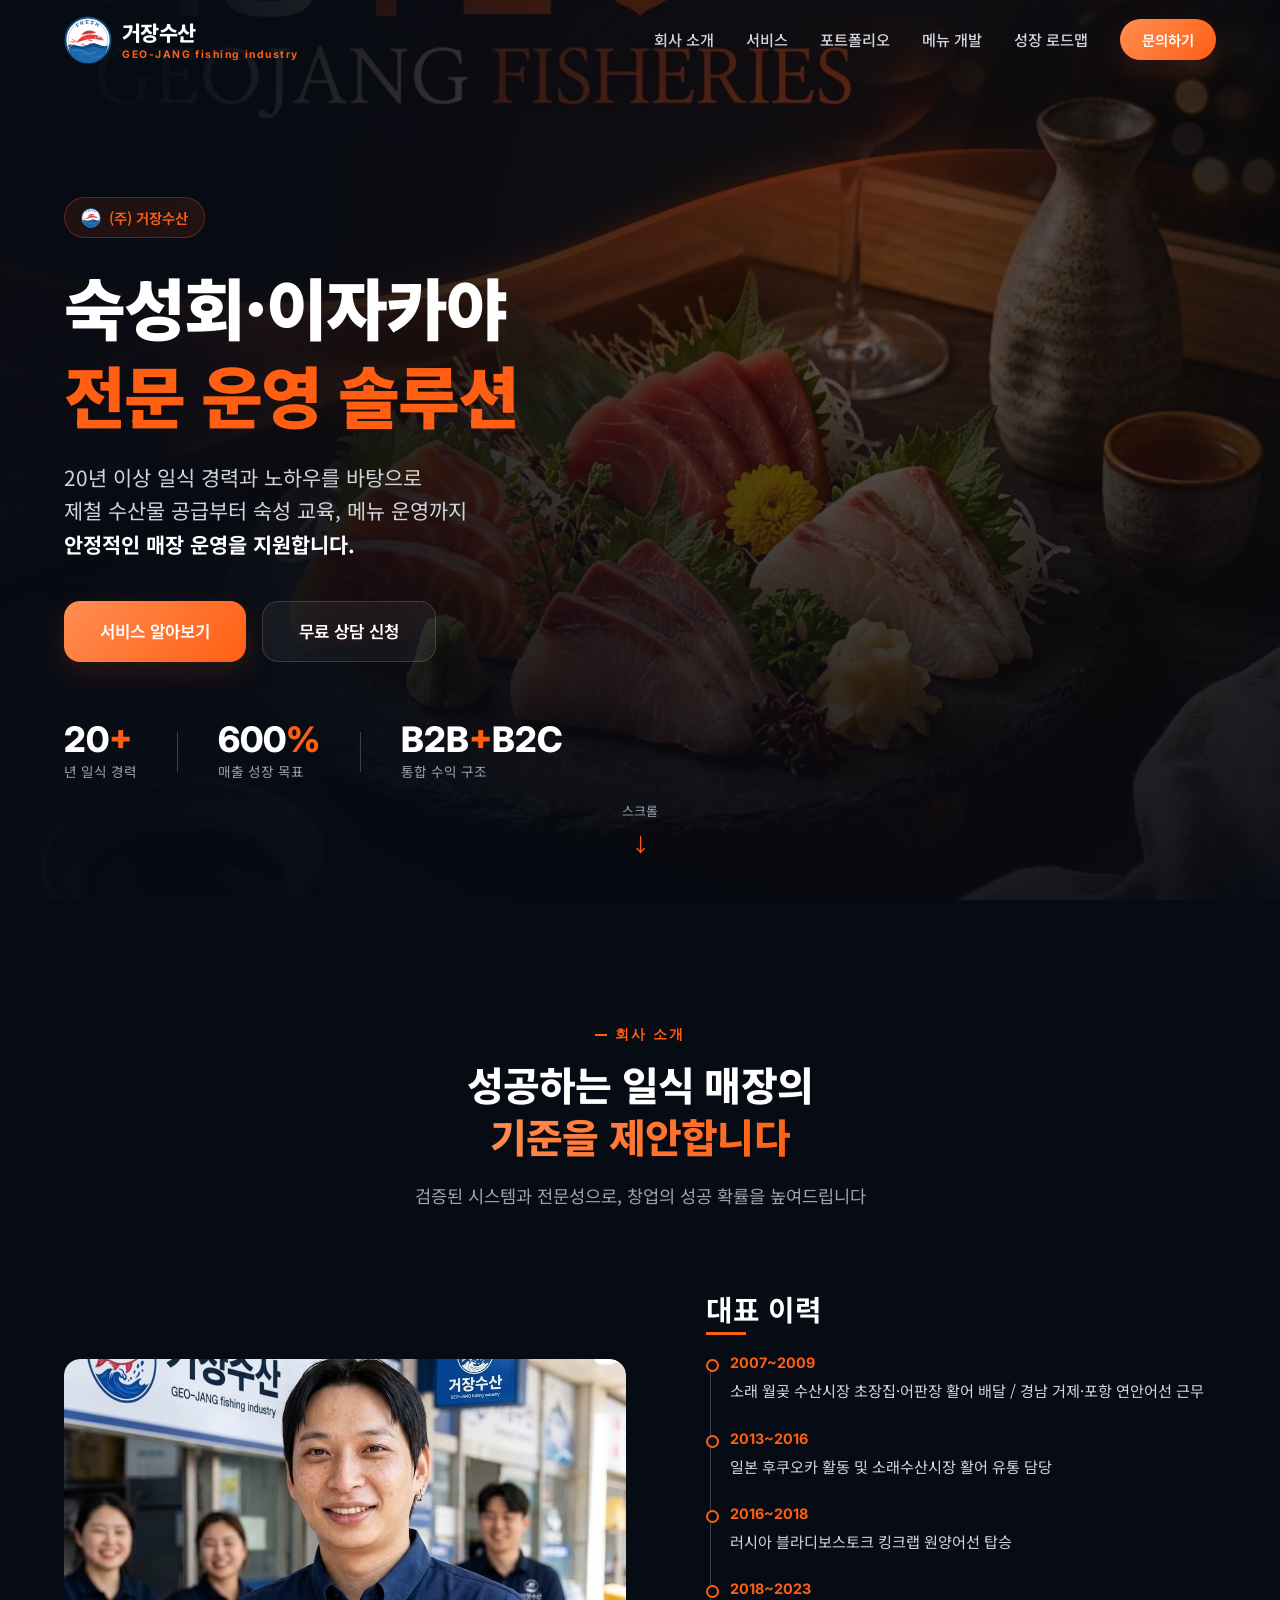
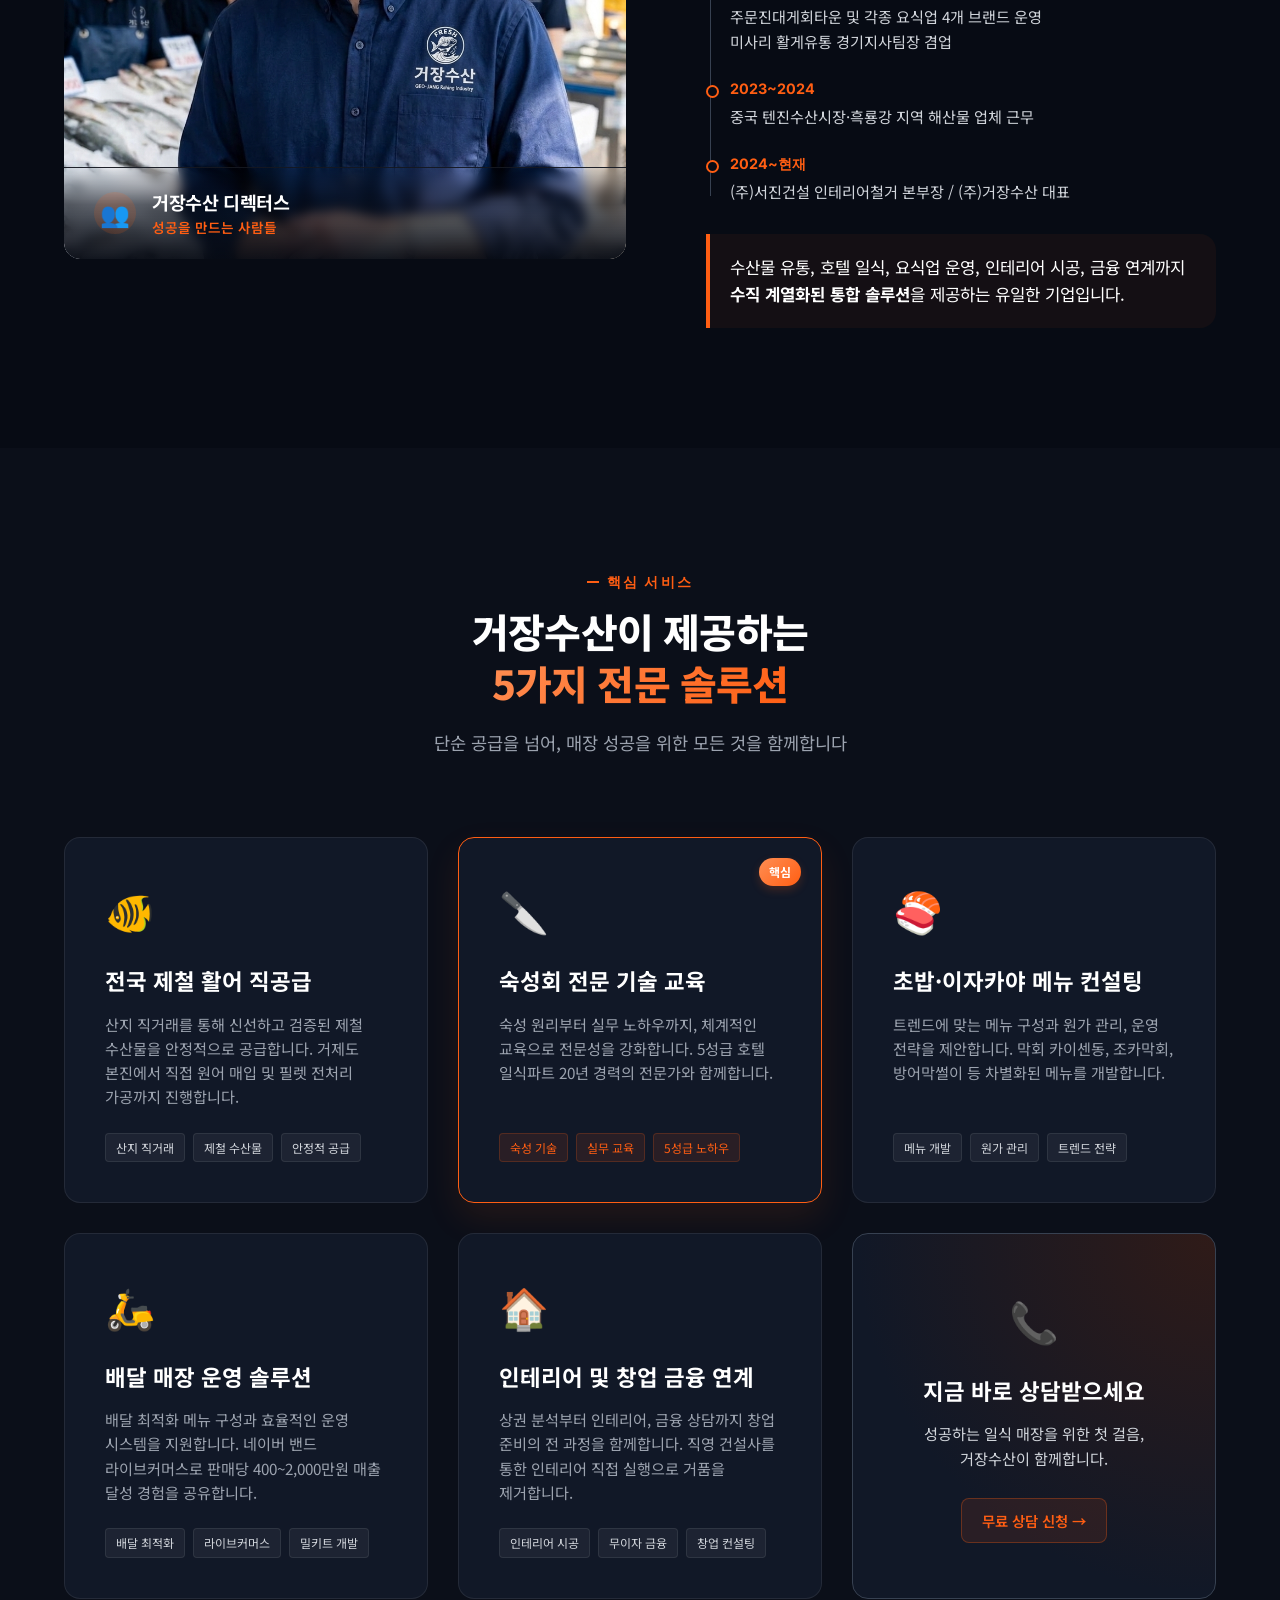
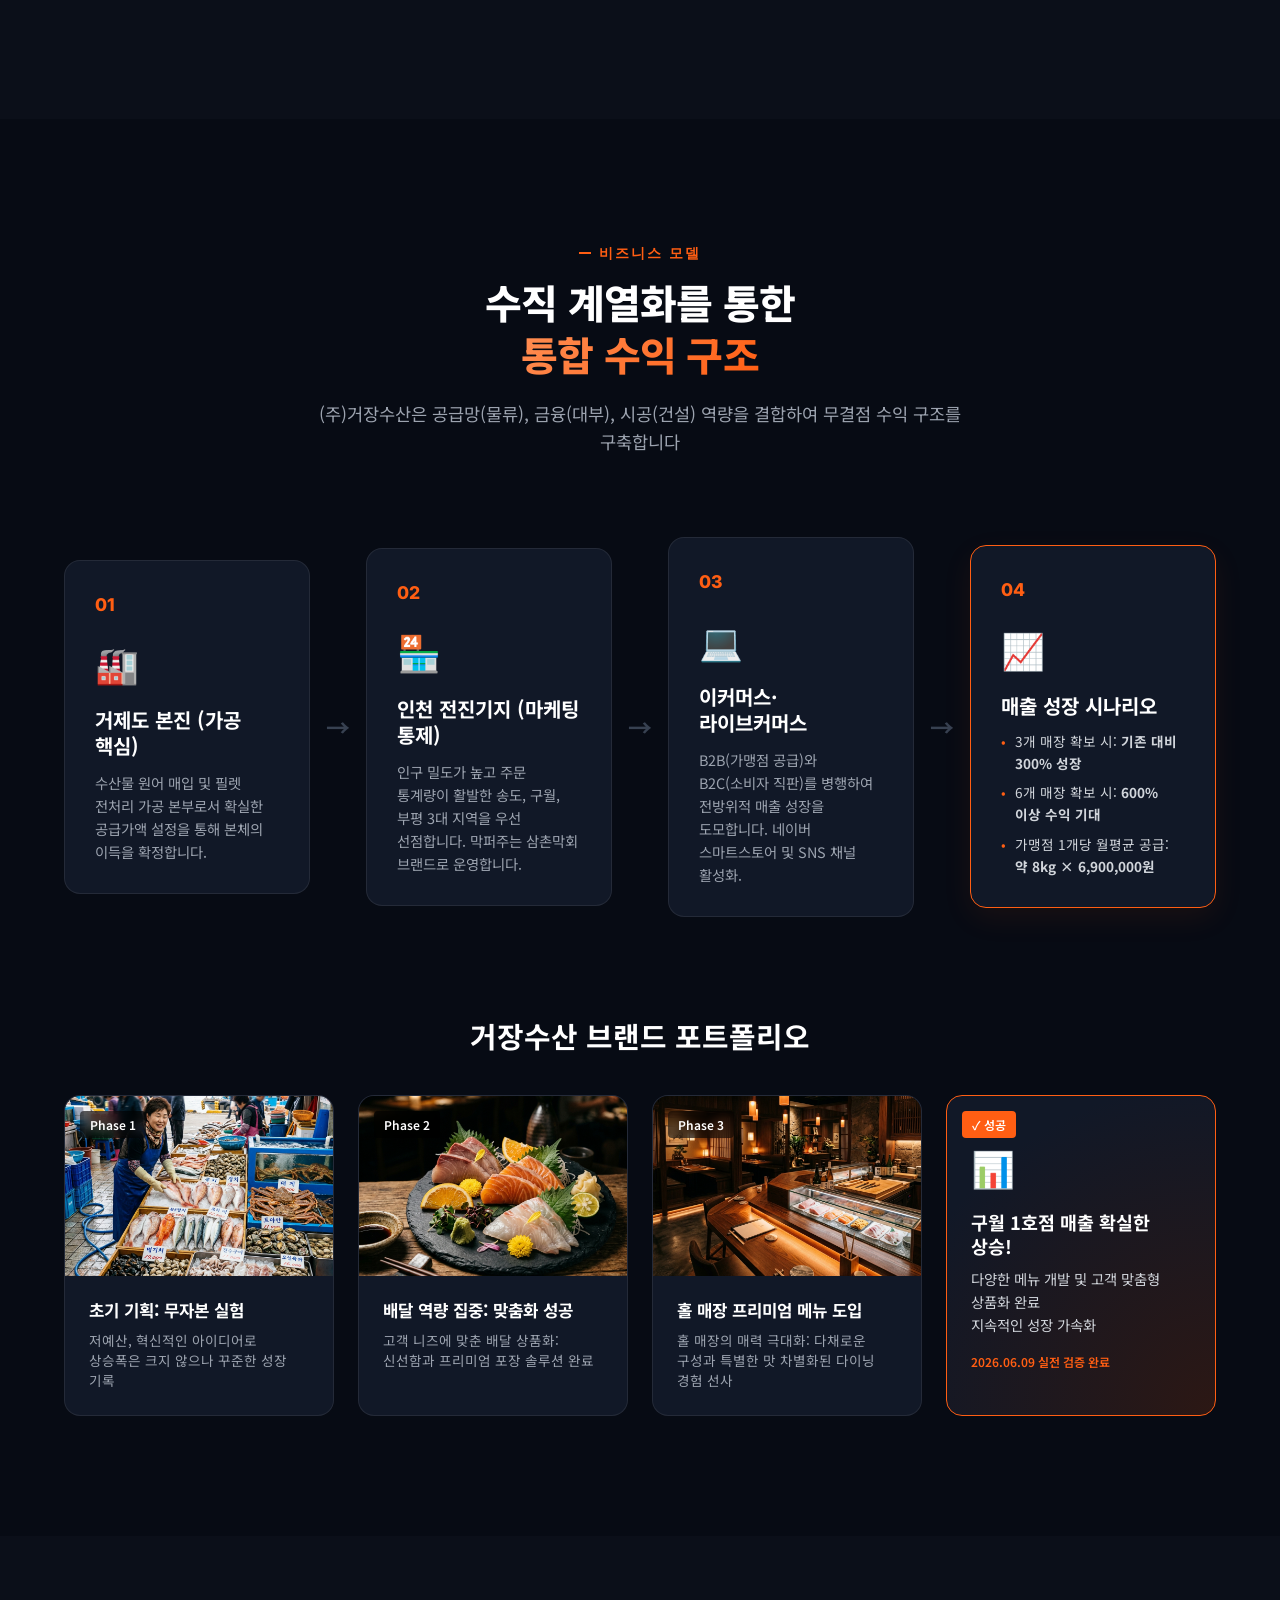
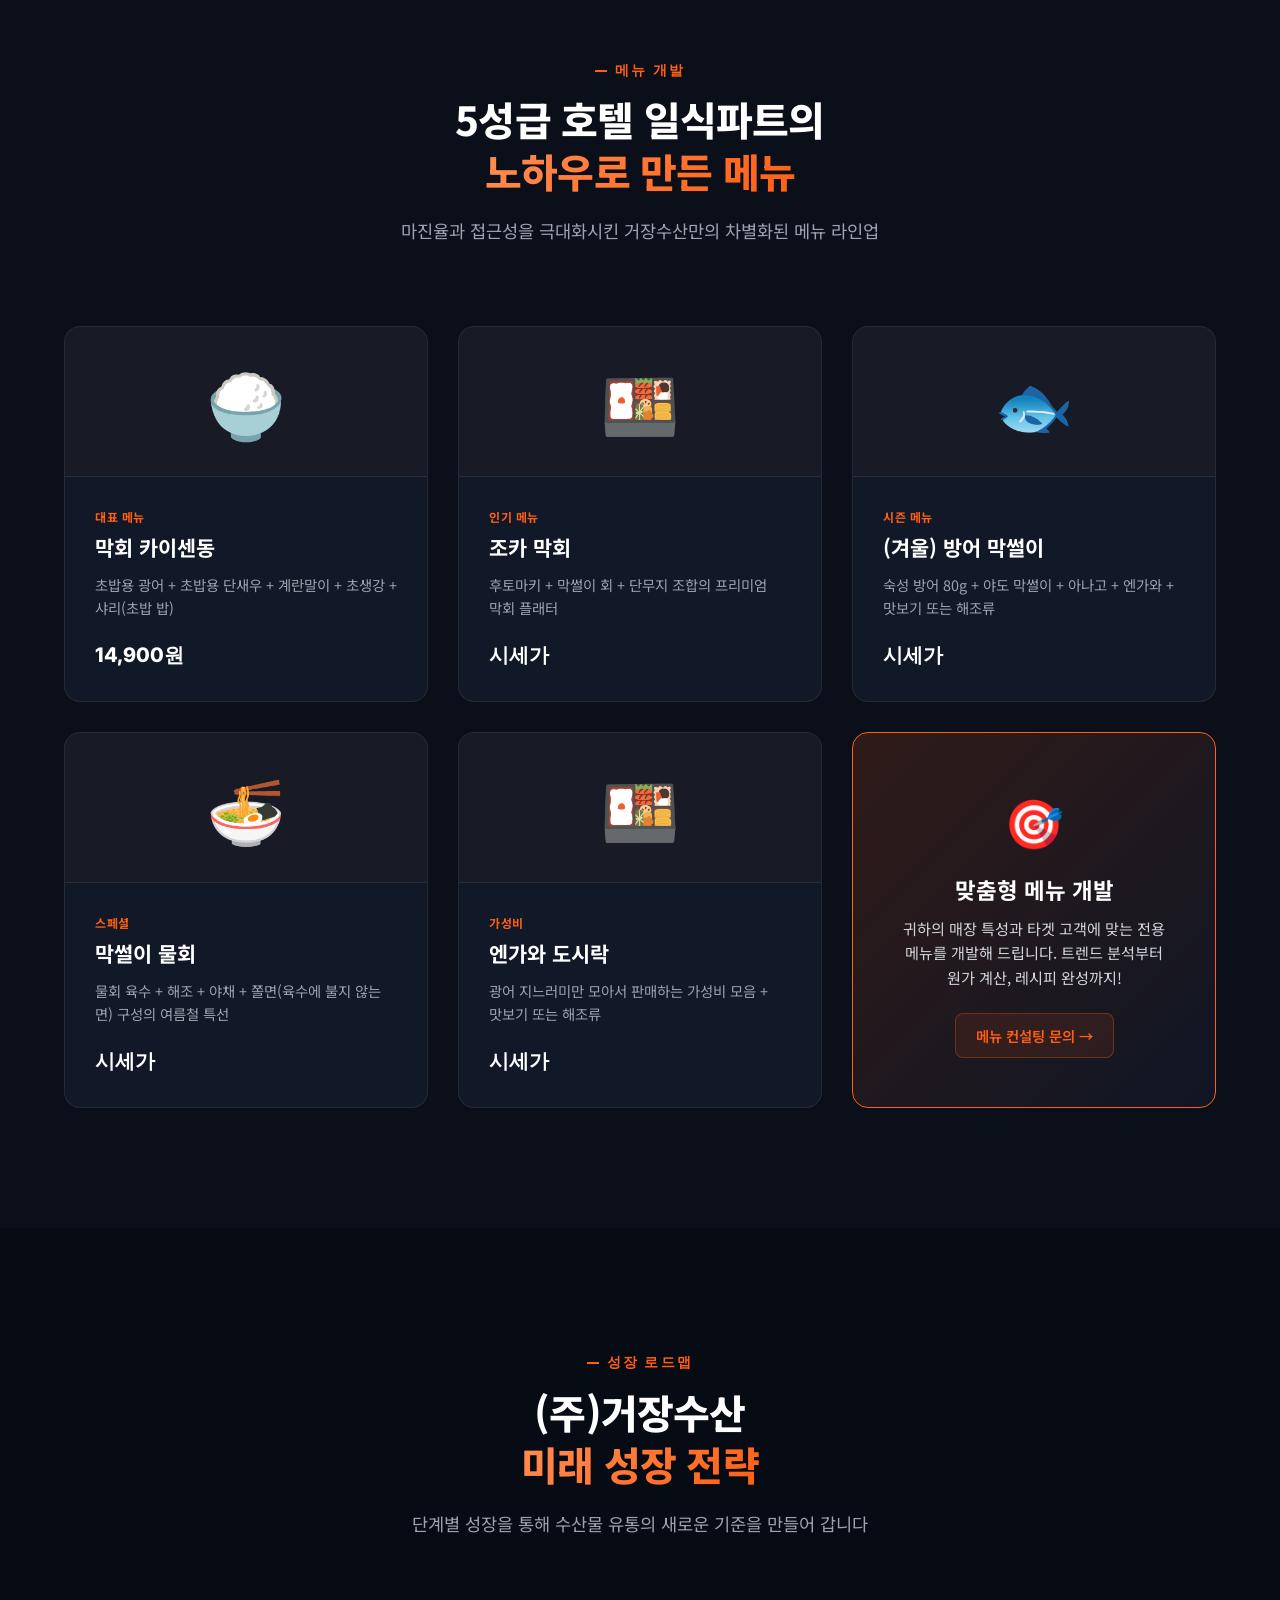
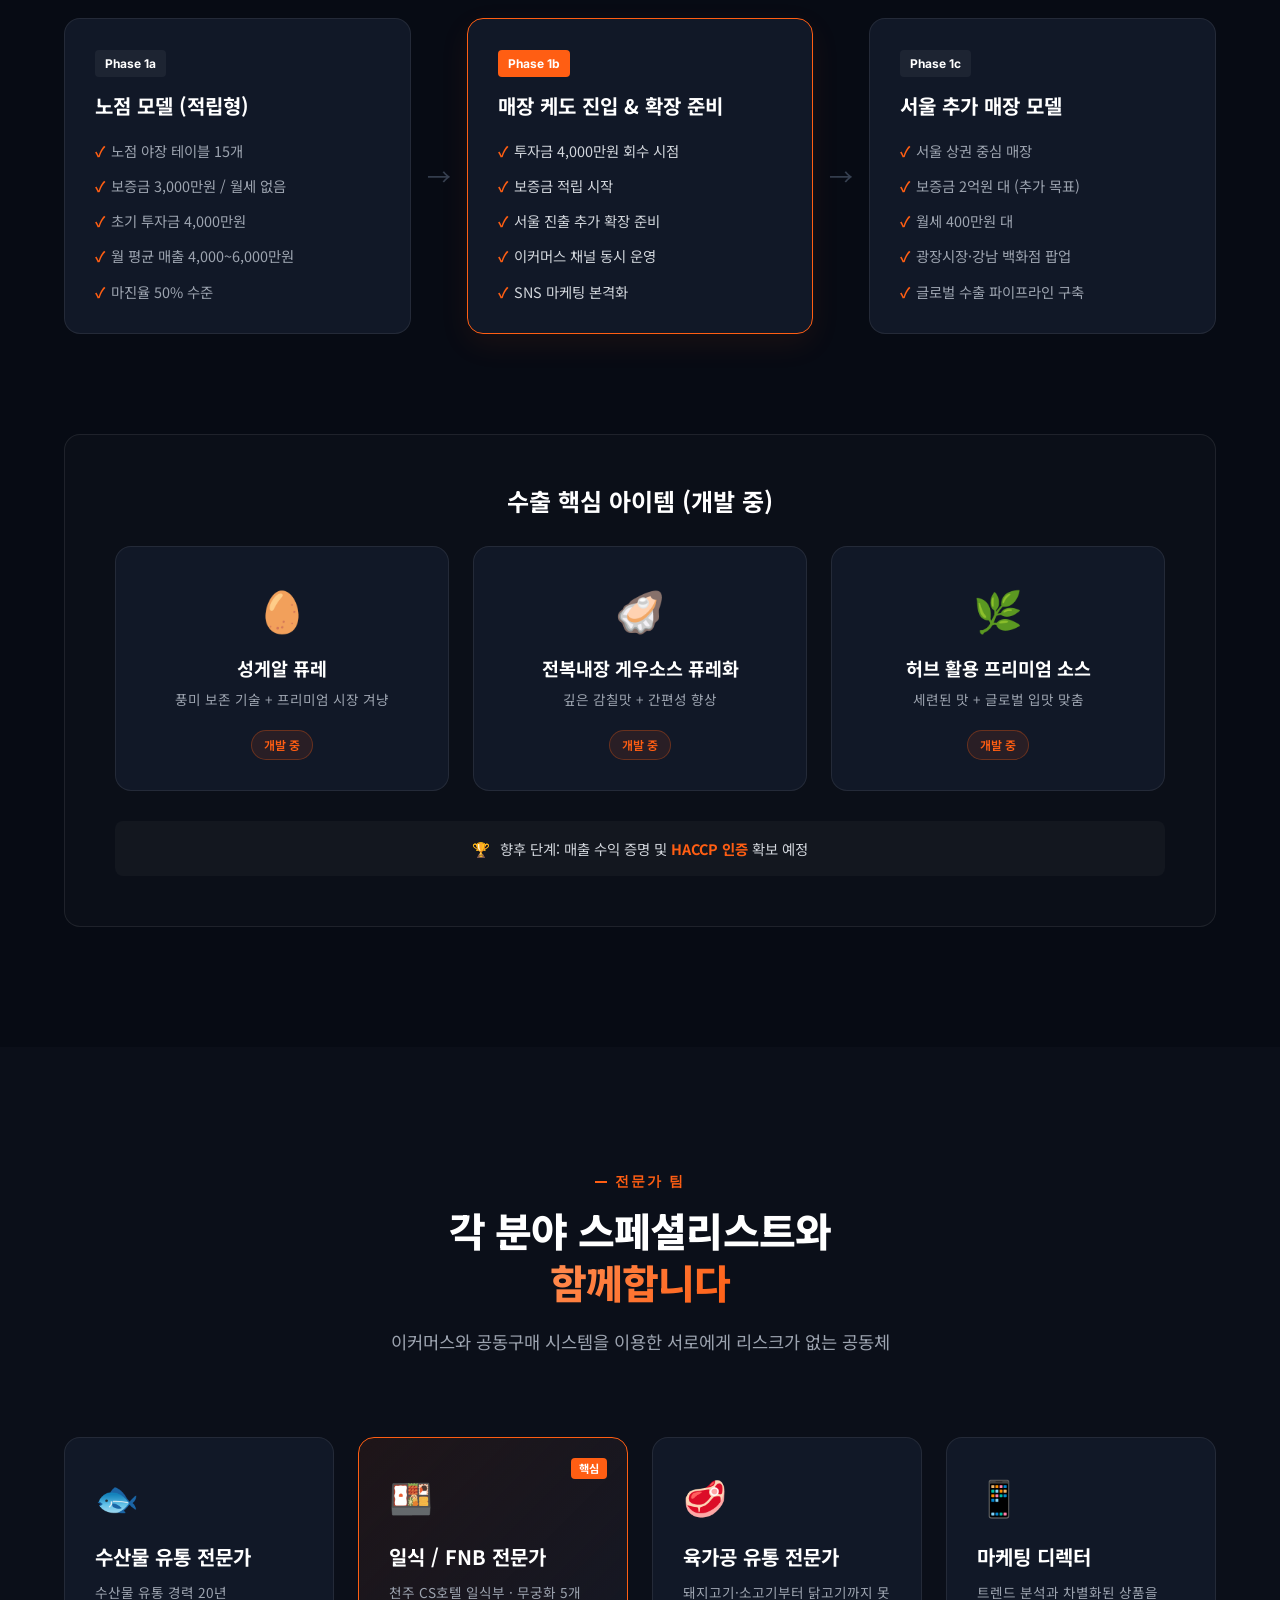
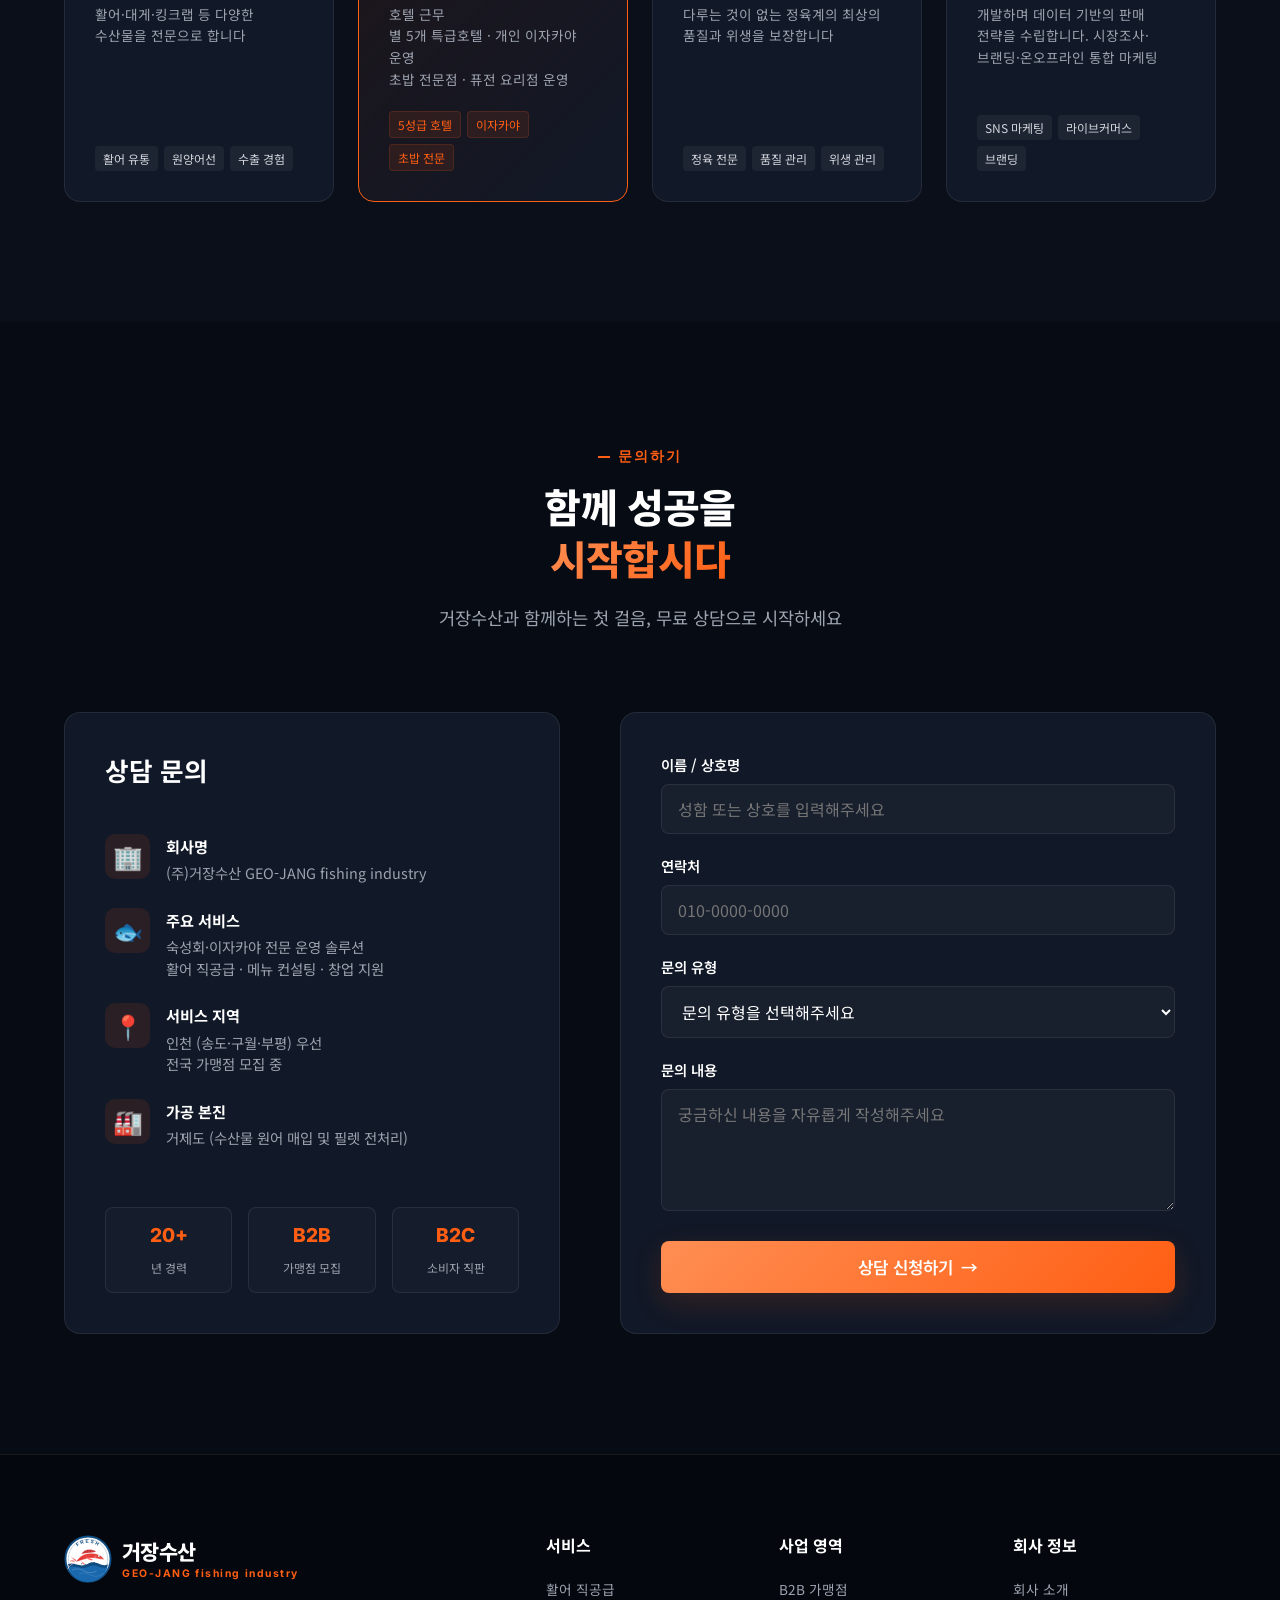
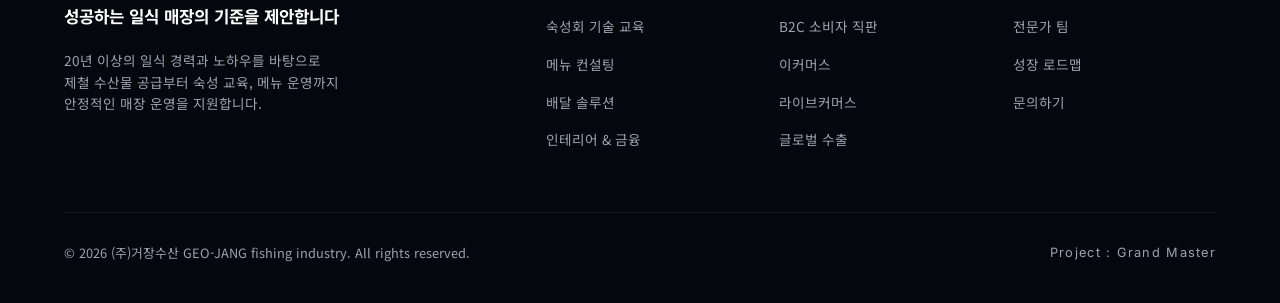
==== commit a6df4f47: "Update about section with team photo and refine layout" ====
--- a/index.html
+++ b/index.html
@@ -104,12 +104,12 @@
 
             <div class="about-grid">
                 <div class="about-img-wrap">
-                    <img src="images/aged_fish.png" alt="거장수산 숙성회" class="about-img">
+                    <img src="images/team.jpg" alt="거장수산 전문가 팀" class="about-img">
                     <div class="about-badge-card">
-                        <div class="badge-icon">🏆</div>
+                        <div class="badge-icon">👥</div>
                         <div class="badge-text">
-                            <strong>구월1호점</strong>
-                            <span>매출 확실한 상승!</span>
+                            <strong>거장수산 디렉터스</strong>
+                            <span>성공을 만드는 사람들</span>
                         </div>
                     </div>
                 </div>
--- a/style.css
+++ b/style.css
@@ -554,21 +554,29 @@
 
 .about-badge-card {
     position: absolute;
-    bottom: 30px;
-    right: 30px;
-    background: rgba(17, 24, 39, 0.85);
-    backdrop-filter: blur(12px);
-    border: 1px solid var(--color-border-light);
-    padding: 16px 24px;
-    border-radius: 12px;
+    bottom: 0;
+    left: 0;
+    width: 100%;
+    background: linear-gradient(to top, rgba(7, 11, 20, 0.95) 0%, rgba(7, 11, 20, 0.6) 60%, rgba(7, 11, 20, 0) 100%);
+    backdrop-filter: blur(6px);
+    -webkit-backdrop-filter: blur(6px);
+    padding: 20px 30px;
+    border-radius: 0 0 var(--border-radius) var(--border-radius);
     display: flex;
     align-items: center;
     gap: 16px;
-    box-shadow: var(--shadow-premium);
+    border-top: 1px solid rgba(255, 255, 255, 0.05);
 }
 
 .badge-icon {
-    font-size: 2rem;
+    font-size: 1.5rem;
+    background: rgba(255, 94, 19, 0.15);
+    width: 42px;
+    height: 42px;
+    border-radius: 50%;
+    display: flex;
+    align-items: center;
+    justify-content: center;
 }
 
 .badge-text {
@@ -578,7 +586,9 @@
 
 .badge-text strong {
     color: var(--color-text-white);
-    font-size: 1.1rem;
+    font-size: 1.15rem;
+    font-weight: 700;
+    letter-spacing: -0.02em;
 }
 
 .badge-text span {
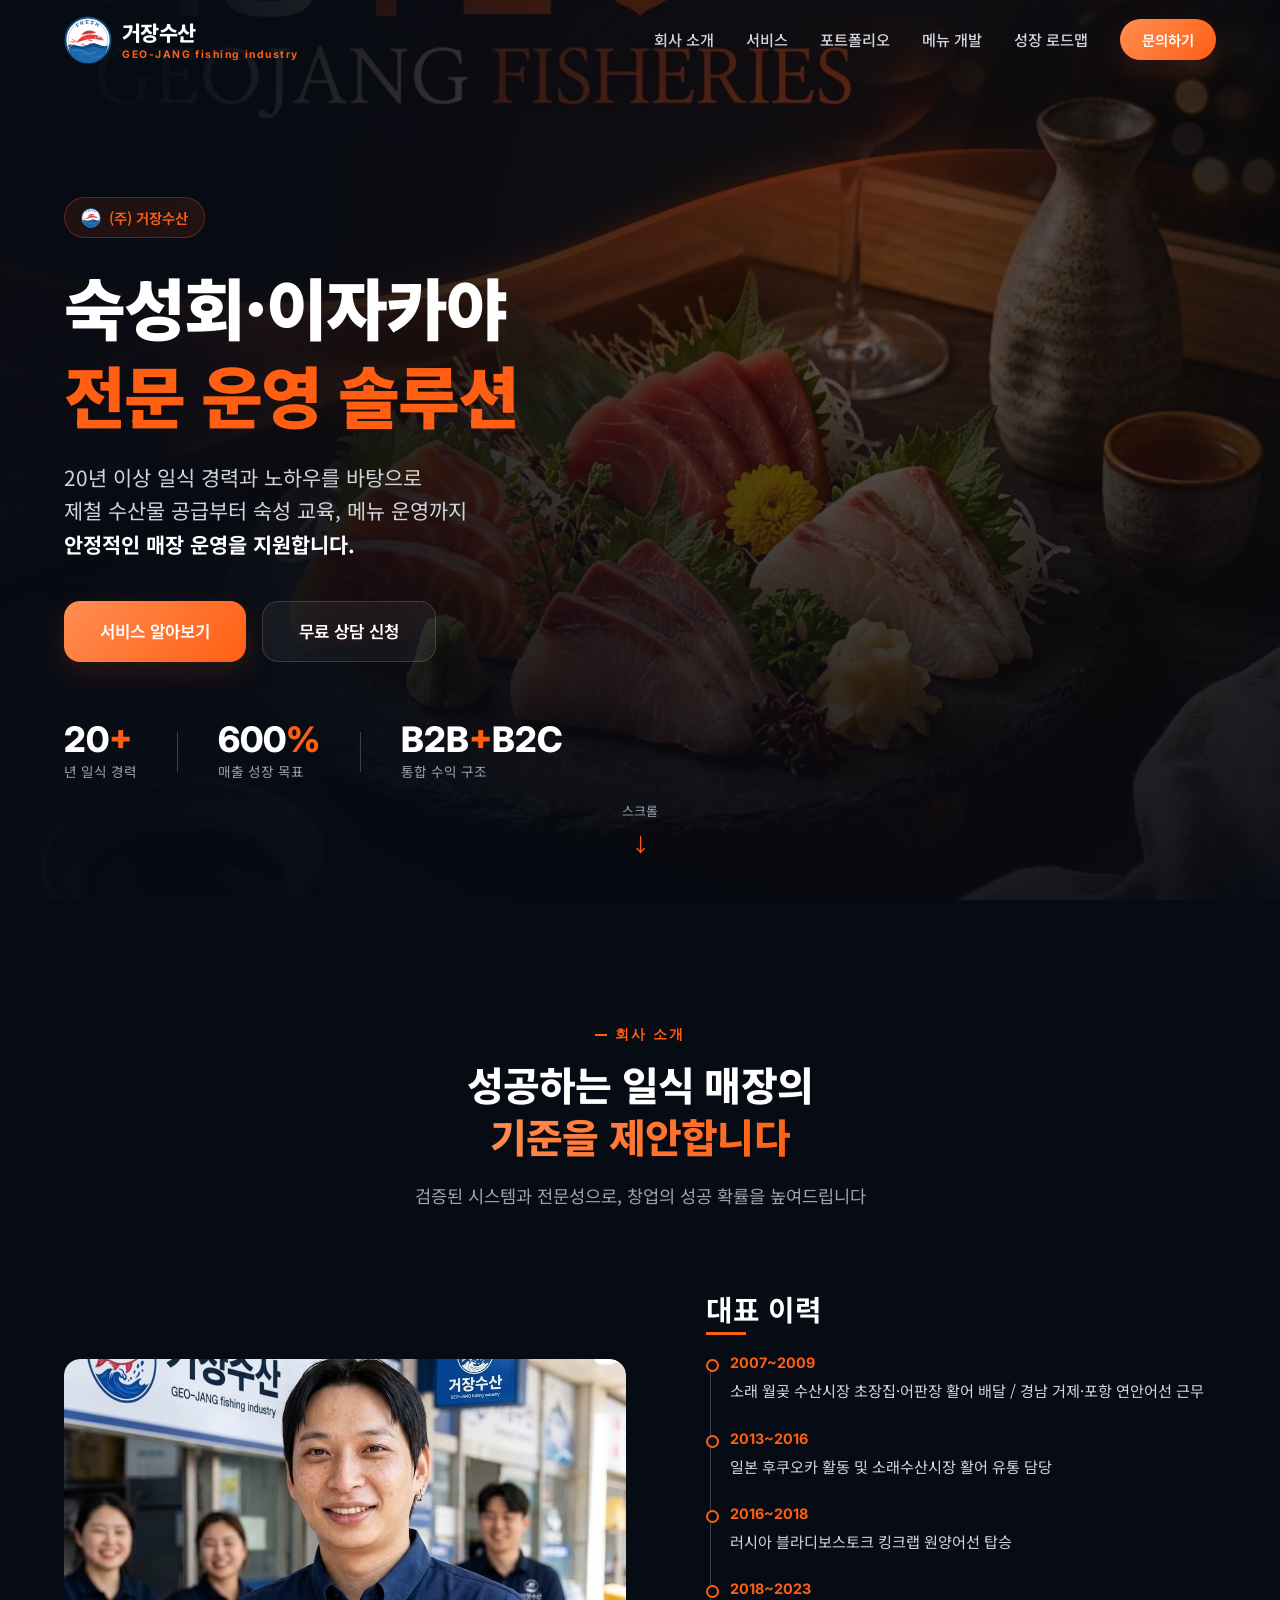
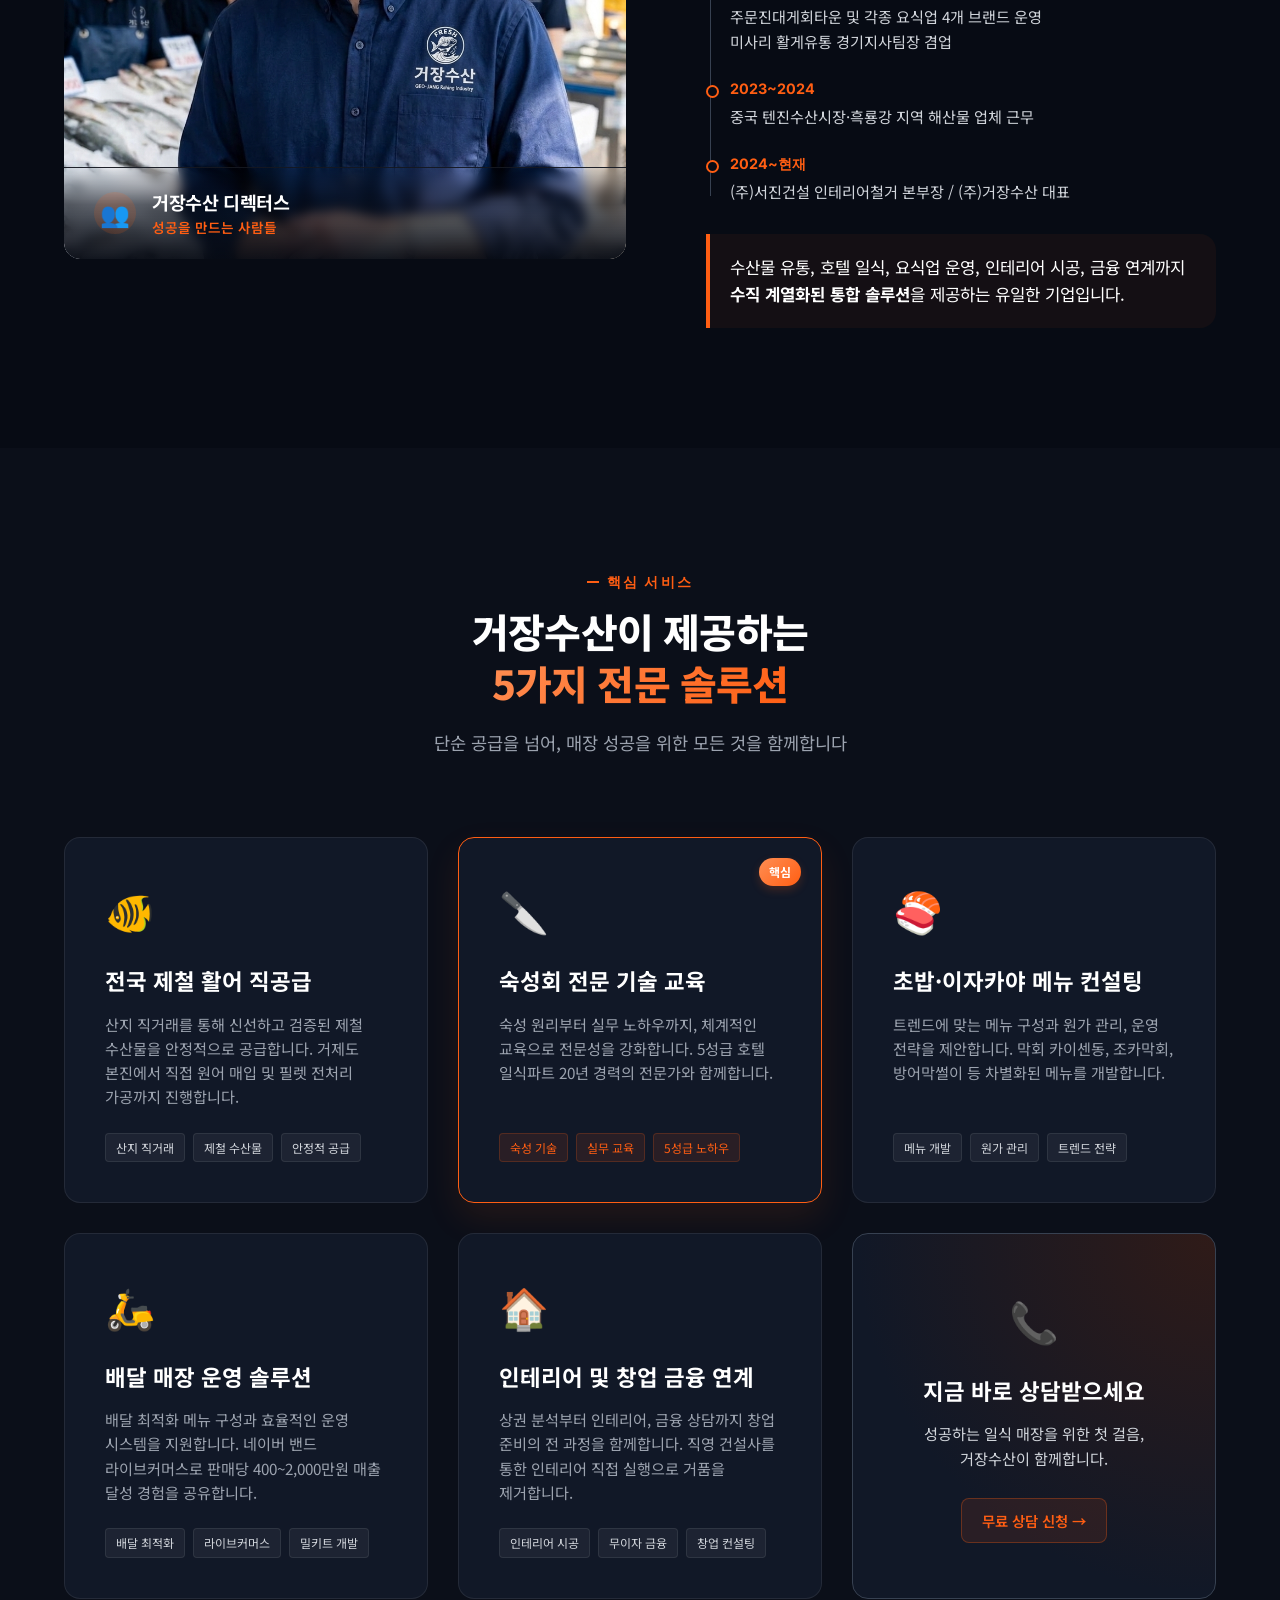
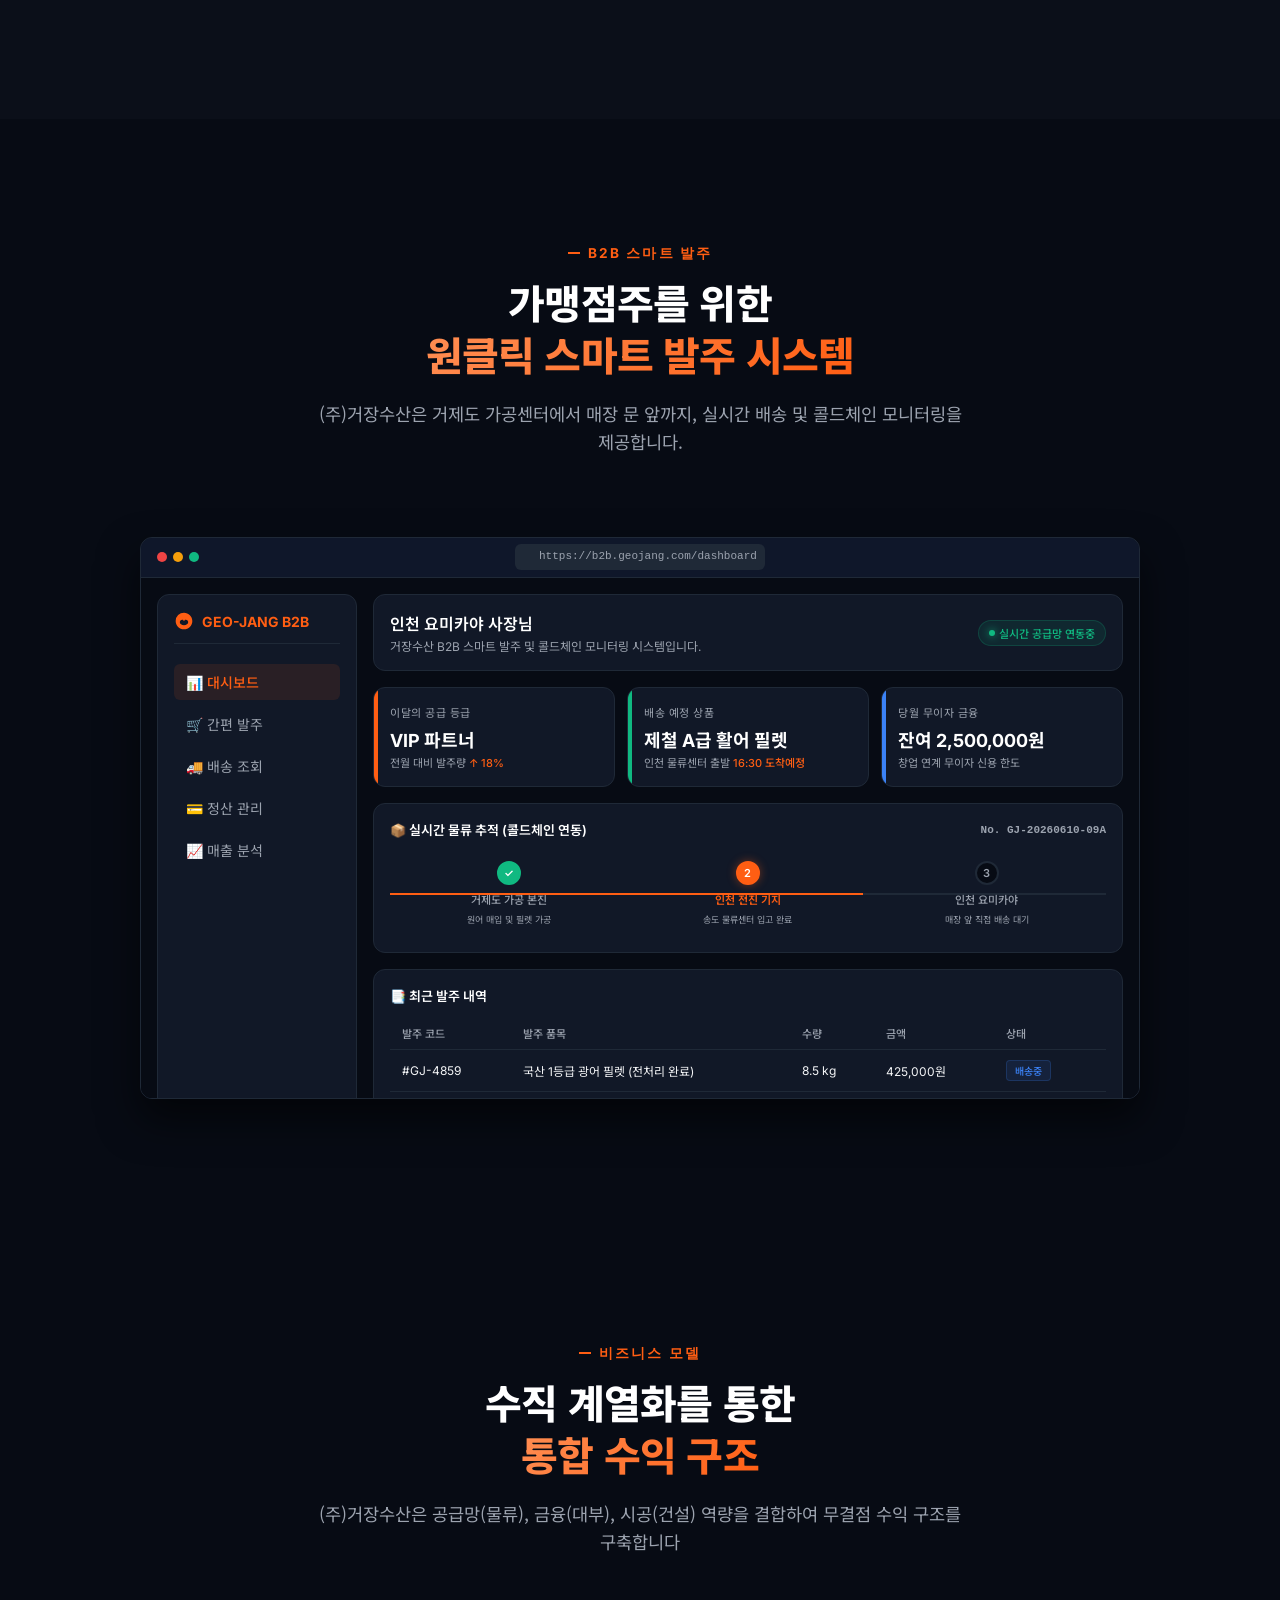
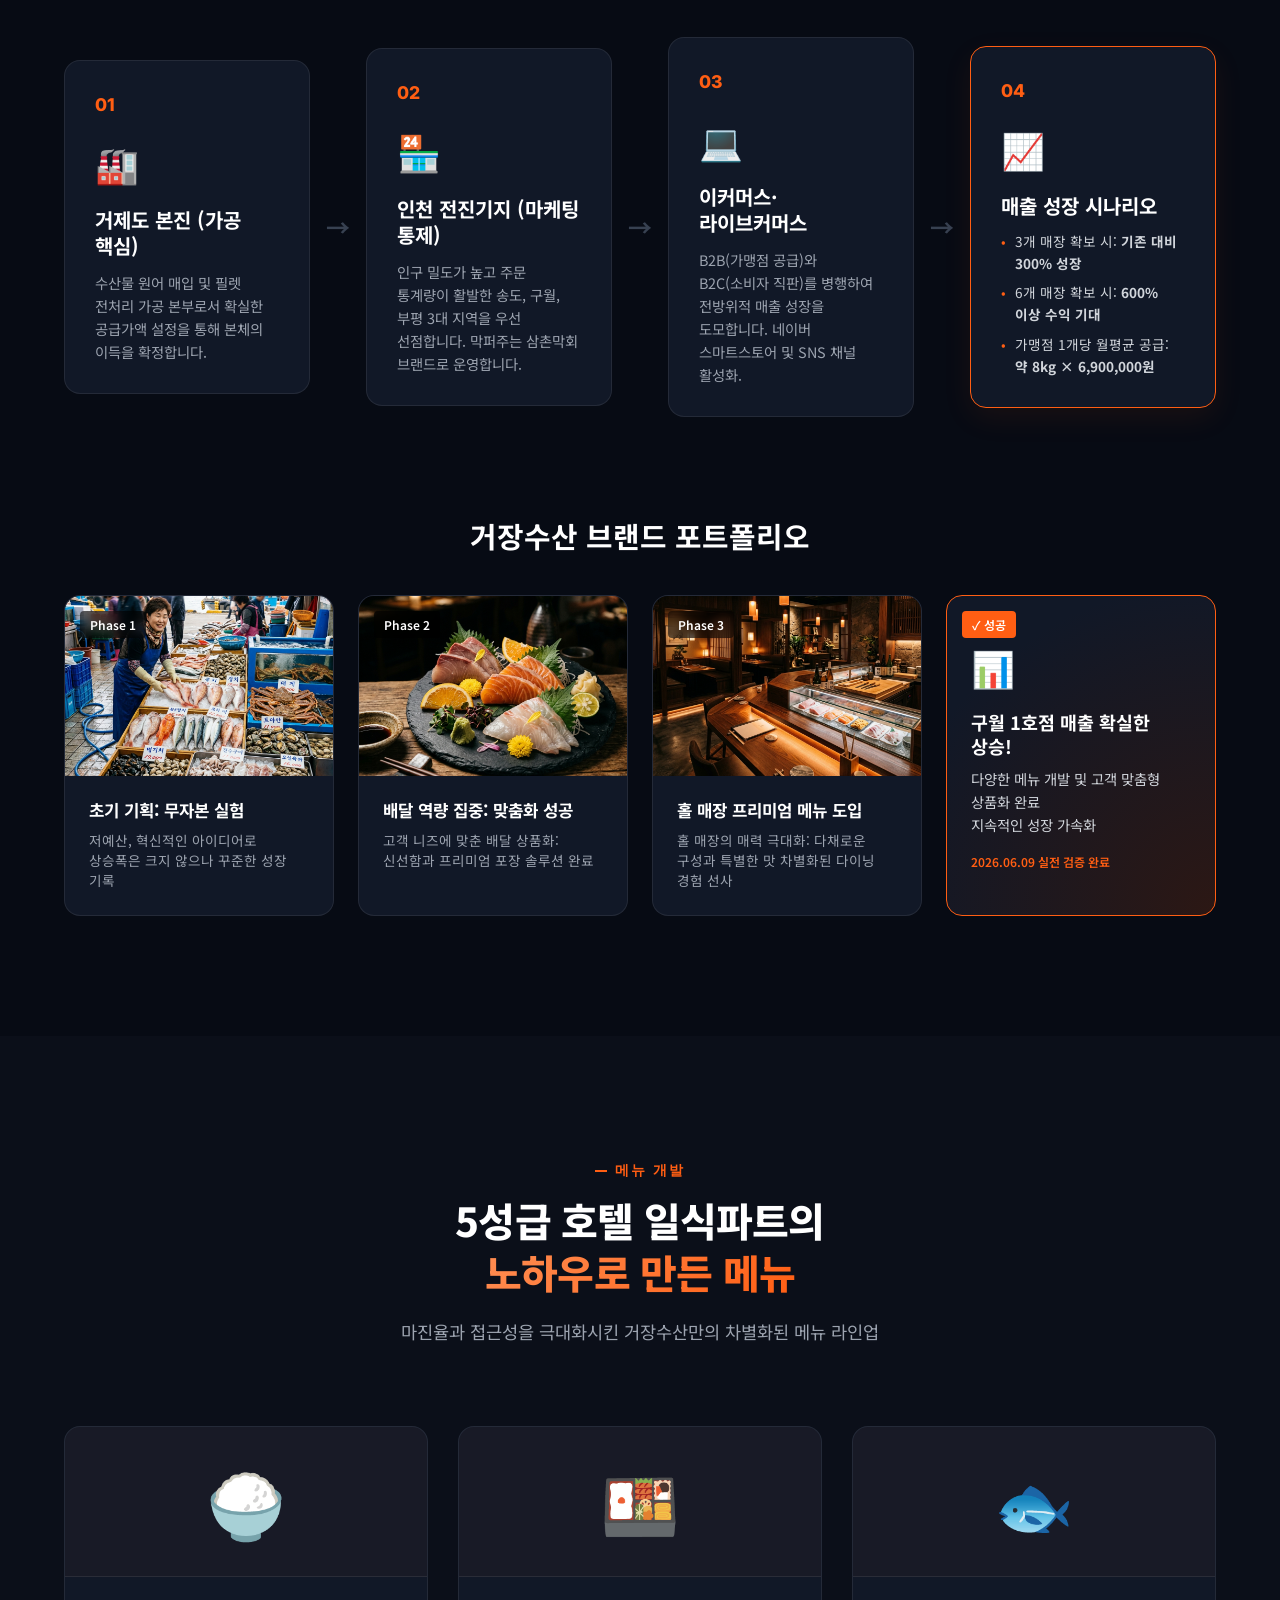
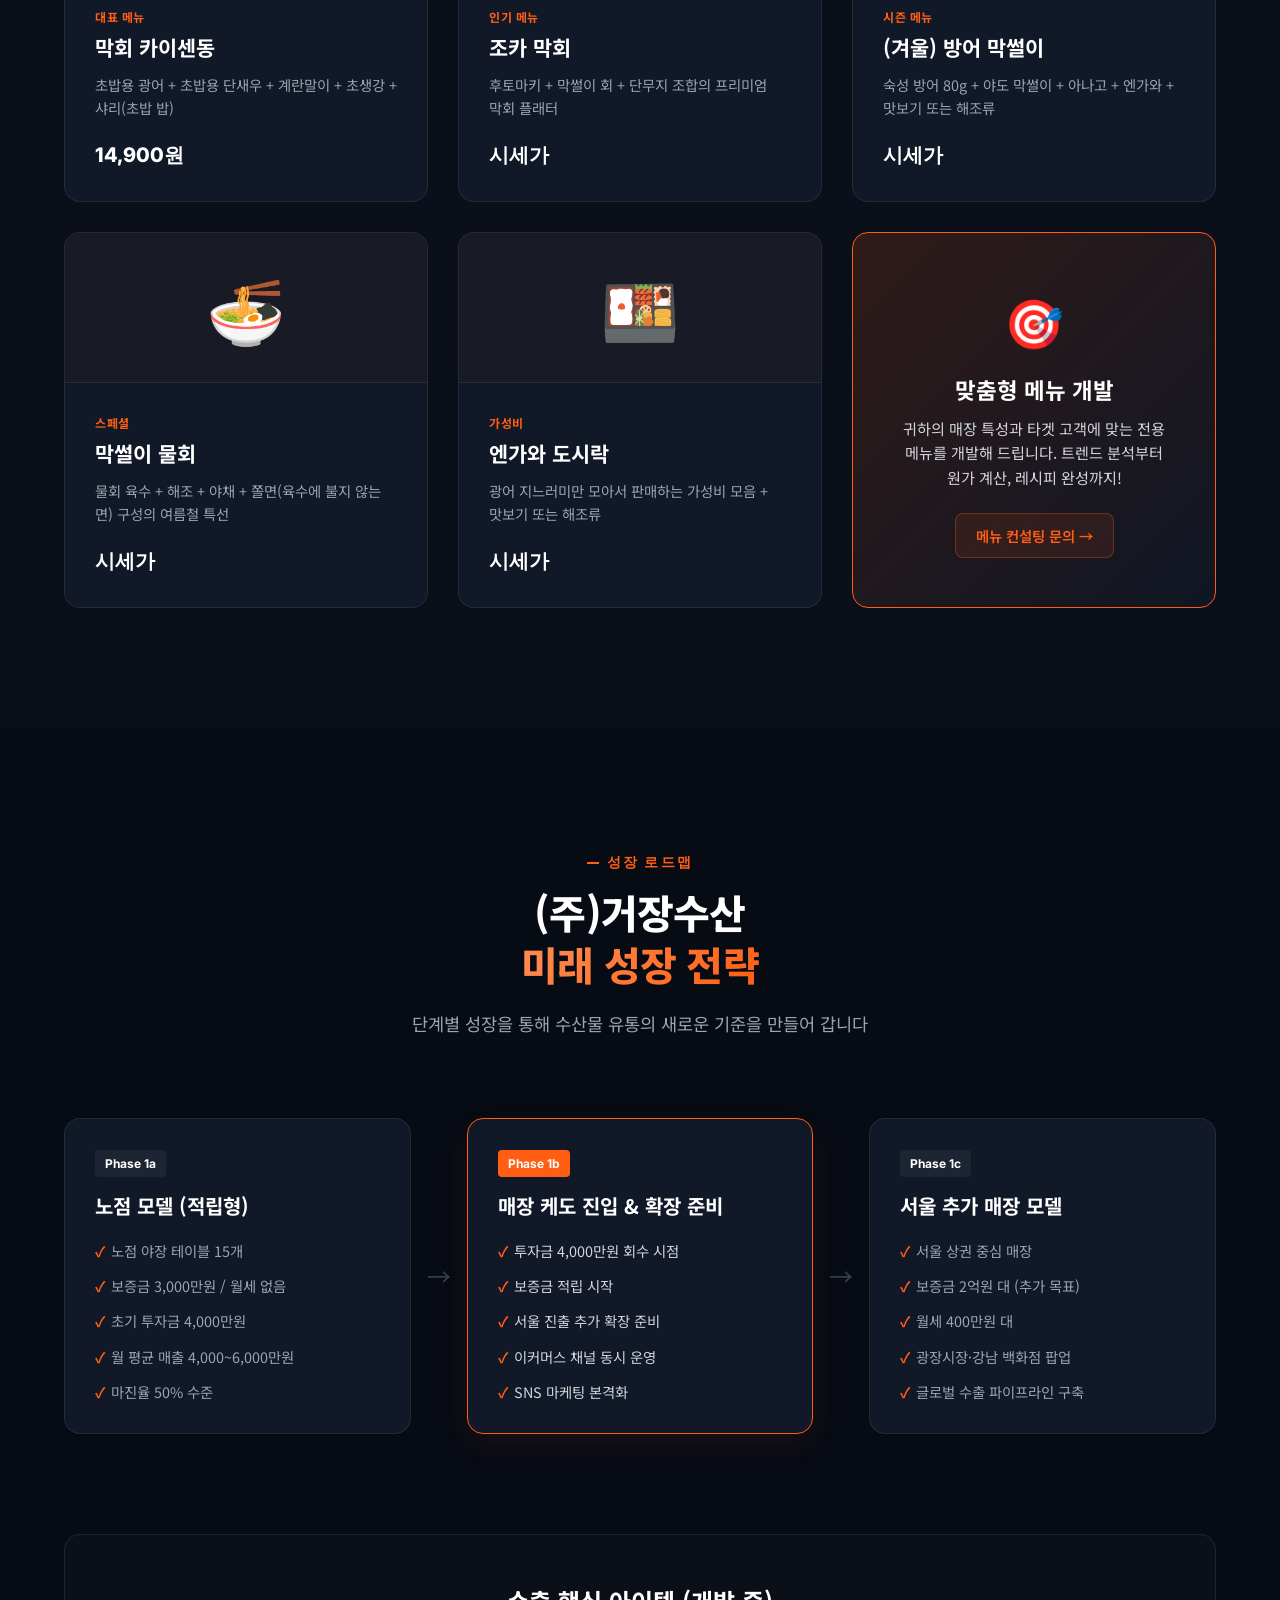
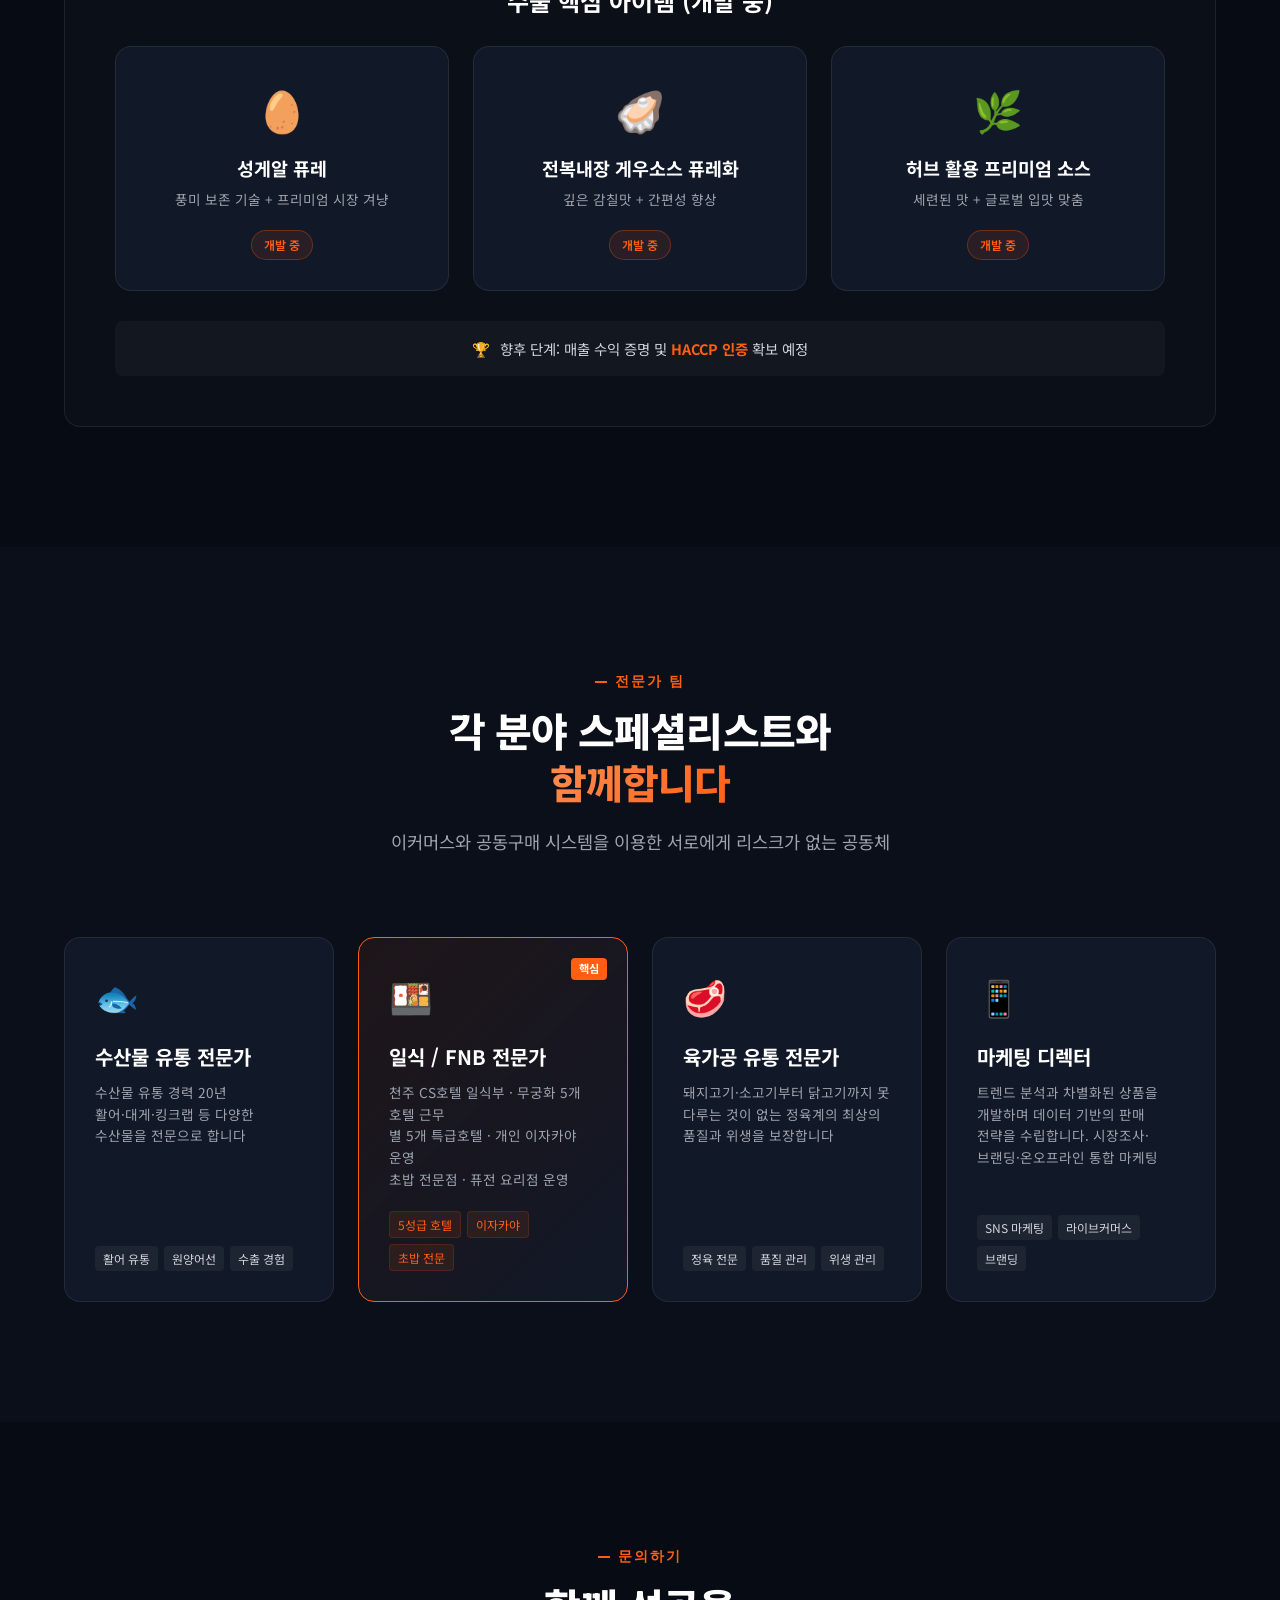
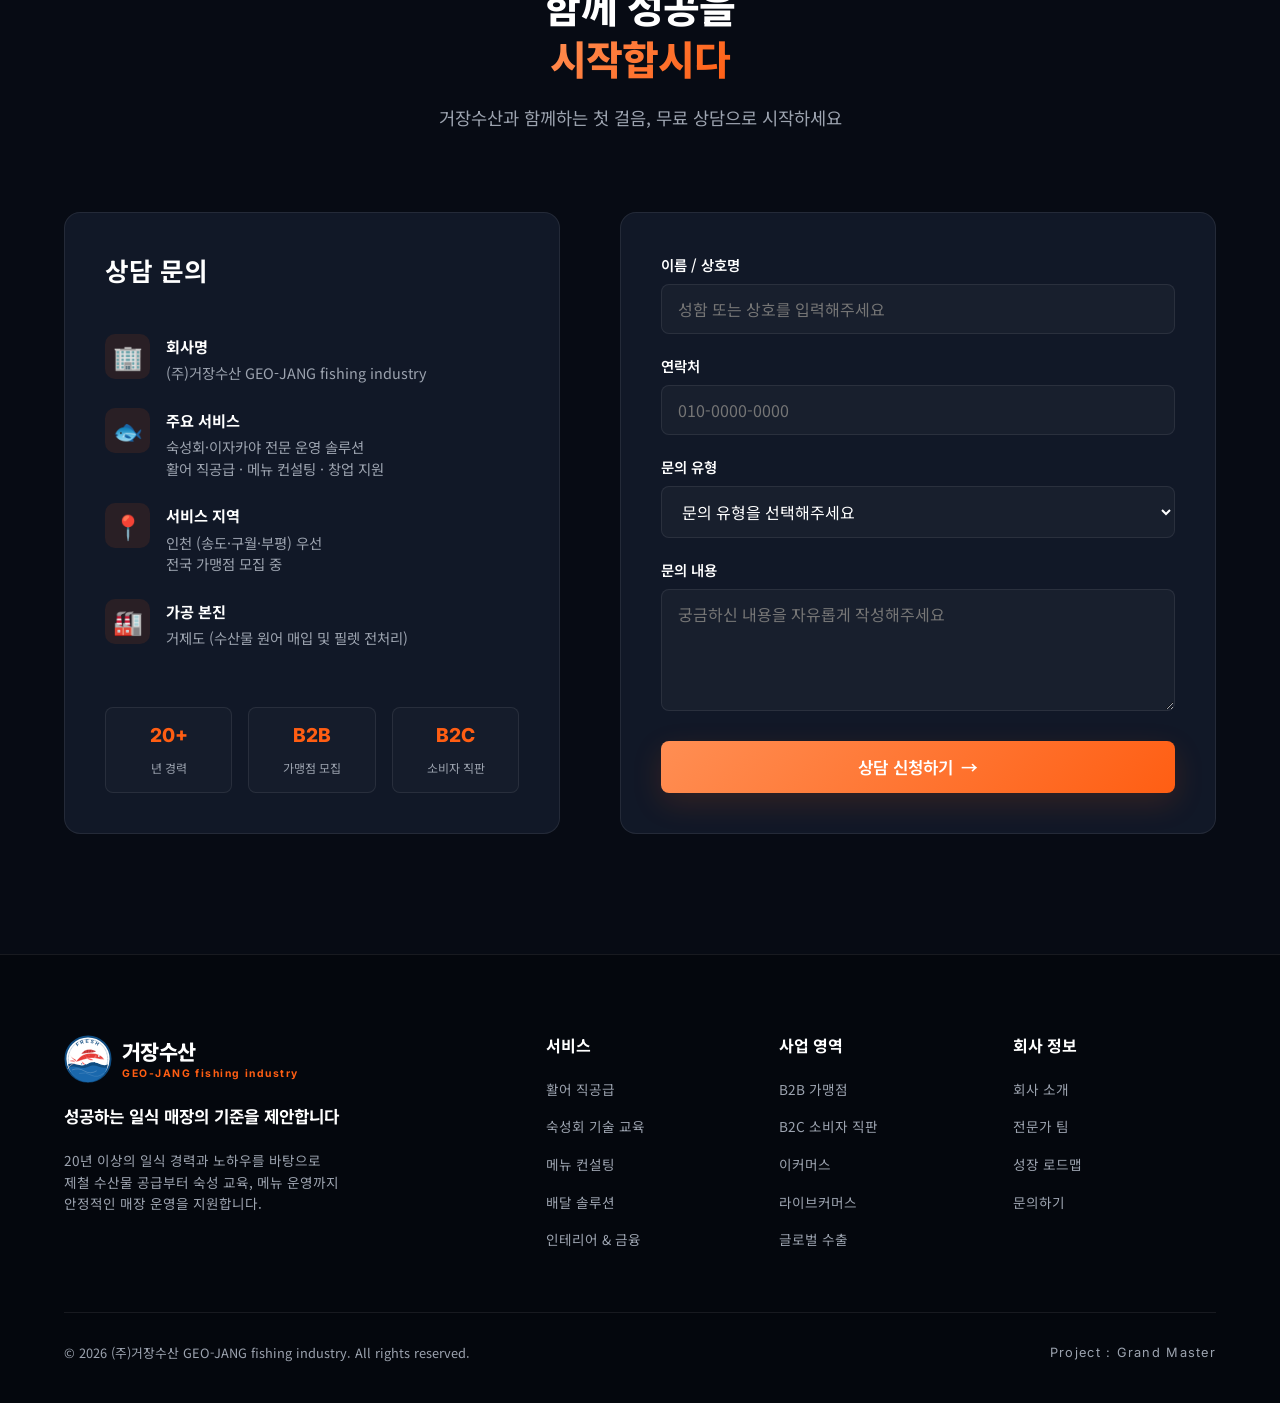
==== commit 178dc7bd: "feat: Add B2B ordering dashboard mockup and link it in footer" ====
--- a/index.html
+++ b/index.html
@@ -223,6 +223,34 @@
         </div>
     </section>
 
+    <!-- ===== B2B SYSTEM SECTION ===== -->
+    <section class="b2b-section section" id="b2b-system">
+        <div class="container">
+            <div class="section-header">
+                <span class="section-tag">B2B 스마트 발주</span>
+                <h2 class="section-title">가맹점주를 위한<br><span class="text-orange">원클릭 스마트 발주 시스템</span></h2>
+                <p class="section-desc">(주)거장수산은 거제도 가공센터에서 매장 문 앞까지, 실시간 배송 및 콜드체인 모니터링을 제공합니다.</p>
+            </div>
+
+            <!-- Browser Mockup Window -->
+            <div class="browser-mockup">
+                <div class="browser-header">
+                    <div class="browser-buttons">
+                        <span class="dot-red"></span>
+                        <span class="dot-yellow"></span>
+                        <span class="dot-green"></span>
+                    </div>
+                    <div class="browser-address">
+                        <span>https://b2b.geojang.com/dashboard</span>
+                    </div>
+                </div>
+                <div class="browser-content">
+                    <iframe src="extracted_b2b_dashboard.html" title="B2B Dashboard Mockup" class="b2b-iframe"></iframe>
+                </div>
+            </div>
+        </div>
+    </section>
+
     <!-- ===== BUSINESS MODEL SECTION ===== -->
     <section class="business section" id="portfolio">
         <div class="container">
@@ -639,7 +667,7 @@
                 <div class="footer-col">
                     <h4>사업 영역</h4>
                     <ul>
-                        <li><a href="#portfolio" id="footer-link-6">B2B 가맹점</a></li>
+                        <li><a href="#b2b-system" id="footer-link-6">B2B 가맹점</a></li>
                         <li><a href="#portfolio" id="footer-link-7">B2C 소비자 직판</a></li>
                         <li><a href="#portfolio" id="footer-link-8">이커머스</a></li>
                         <li><a href="#portfolio" id="footer-link-9">라이브커머스</a></li>
--- a/style.css
+++ b/style.css
@@ -1615,6 +1615,75 @@
 .delay-2 { transition-delay: 0.2s; }
 .delay-3 { transition-delay: 0.3s; }
 .delay-4 { transition-delay: 0.4s; }
+
+
+/* ===== B2B SYSTEM SHOWCASE ===== */
+.b2b-section {
+    background-color: #070B14;
+}
+
+.browser-mockup {
+    width: 100%;
+    max-width: 1000px;
+    margin: 40px auto 0;
+    background: #111827;
+    border: 1px solid #1F2937;
+    border-radius: 12px;
+    box-shadow: 0 20px 40px rgba(0, 0, 0, 0.6);
+    overflow: hidden;
+}
+
+.browser-header {
+    height: 40px;
+    background: #0f172a;
+    border-bottom: 1px solid #1f2937;
+    display: flex;
+    align-items: center;
+    padding: 0 16px;
+    position: relative;
+}
+
+.browser-buttons {
+    display: flex;
+    gap: 6px;
+}
+
+.browser-buttons span {
+    width: 10px;
+    height: 10px;
+    border-radius: 50%;
+    display: inline-block;
+}
+
+.dot-red { background: #EF4444; }
+.dot-yellow { background: #F59E0B; }
+.dot-green { background: #10B981; }
+
+.browser-address {
+    position: absolute;
+    left: 50%;
+    transform: translateX(-50%);
+    background: #1f2937;
+    color: #9ca3af;
+    border-radius: 6px;
+    padding: 4px 24px;
+    font-size: 11px;
+    font-family: monospace;
+    width: 250px;
+    text-align: center;
+}
+
+.browser-content {
+    background: #070B14;
+    height: 520px;
+}
+
+.b2b-iframe {
+    width: 100%;
+    height: 100%;
+    border: none;
+    display: block;
+}
 
 /* ===== 16. RESPONSIVE MEDIA QUERIES ===== */
 @media (max-width: 1024px) {
@@ -1768,4 +1837,8 @@
         gap: 16px;
         text-align: center;
     }
-}
+    
+    .browser-content {
+        height: 640px;
+    }
+}
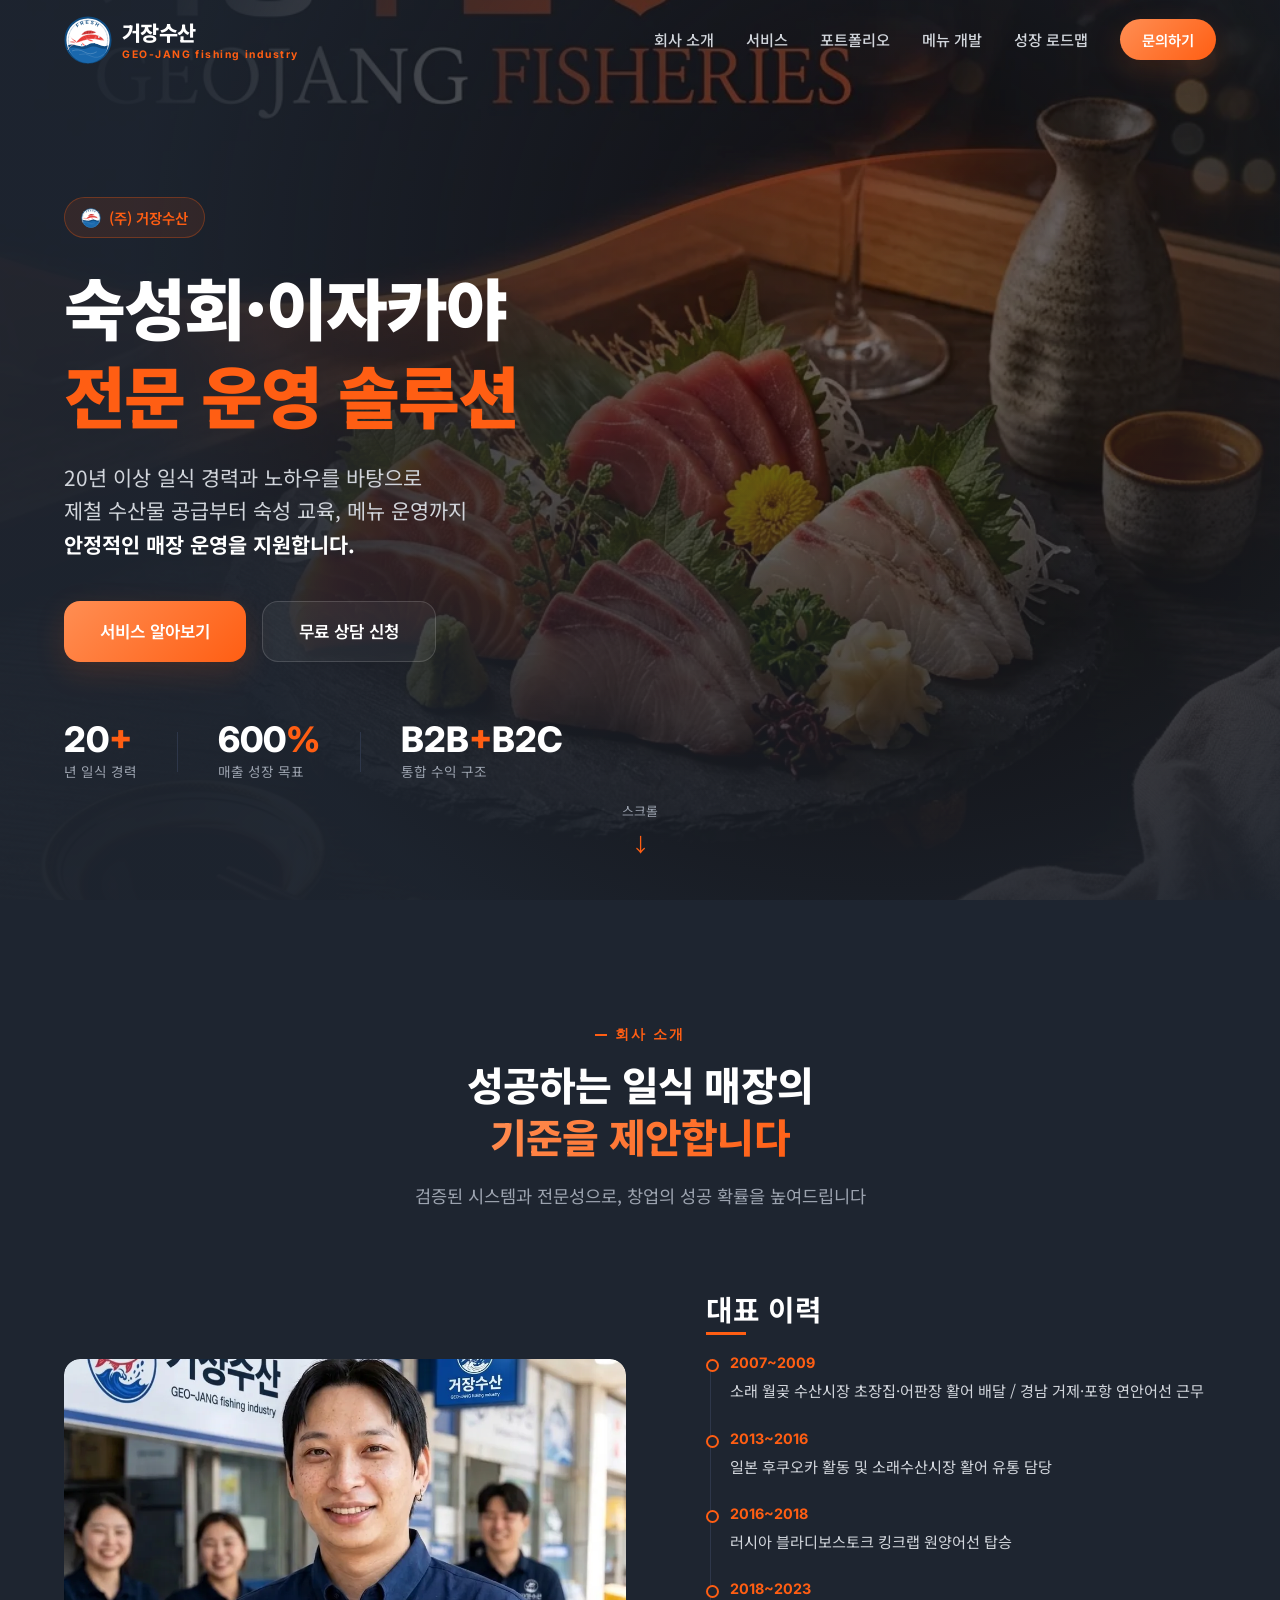
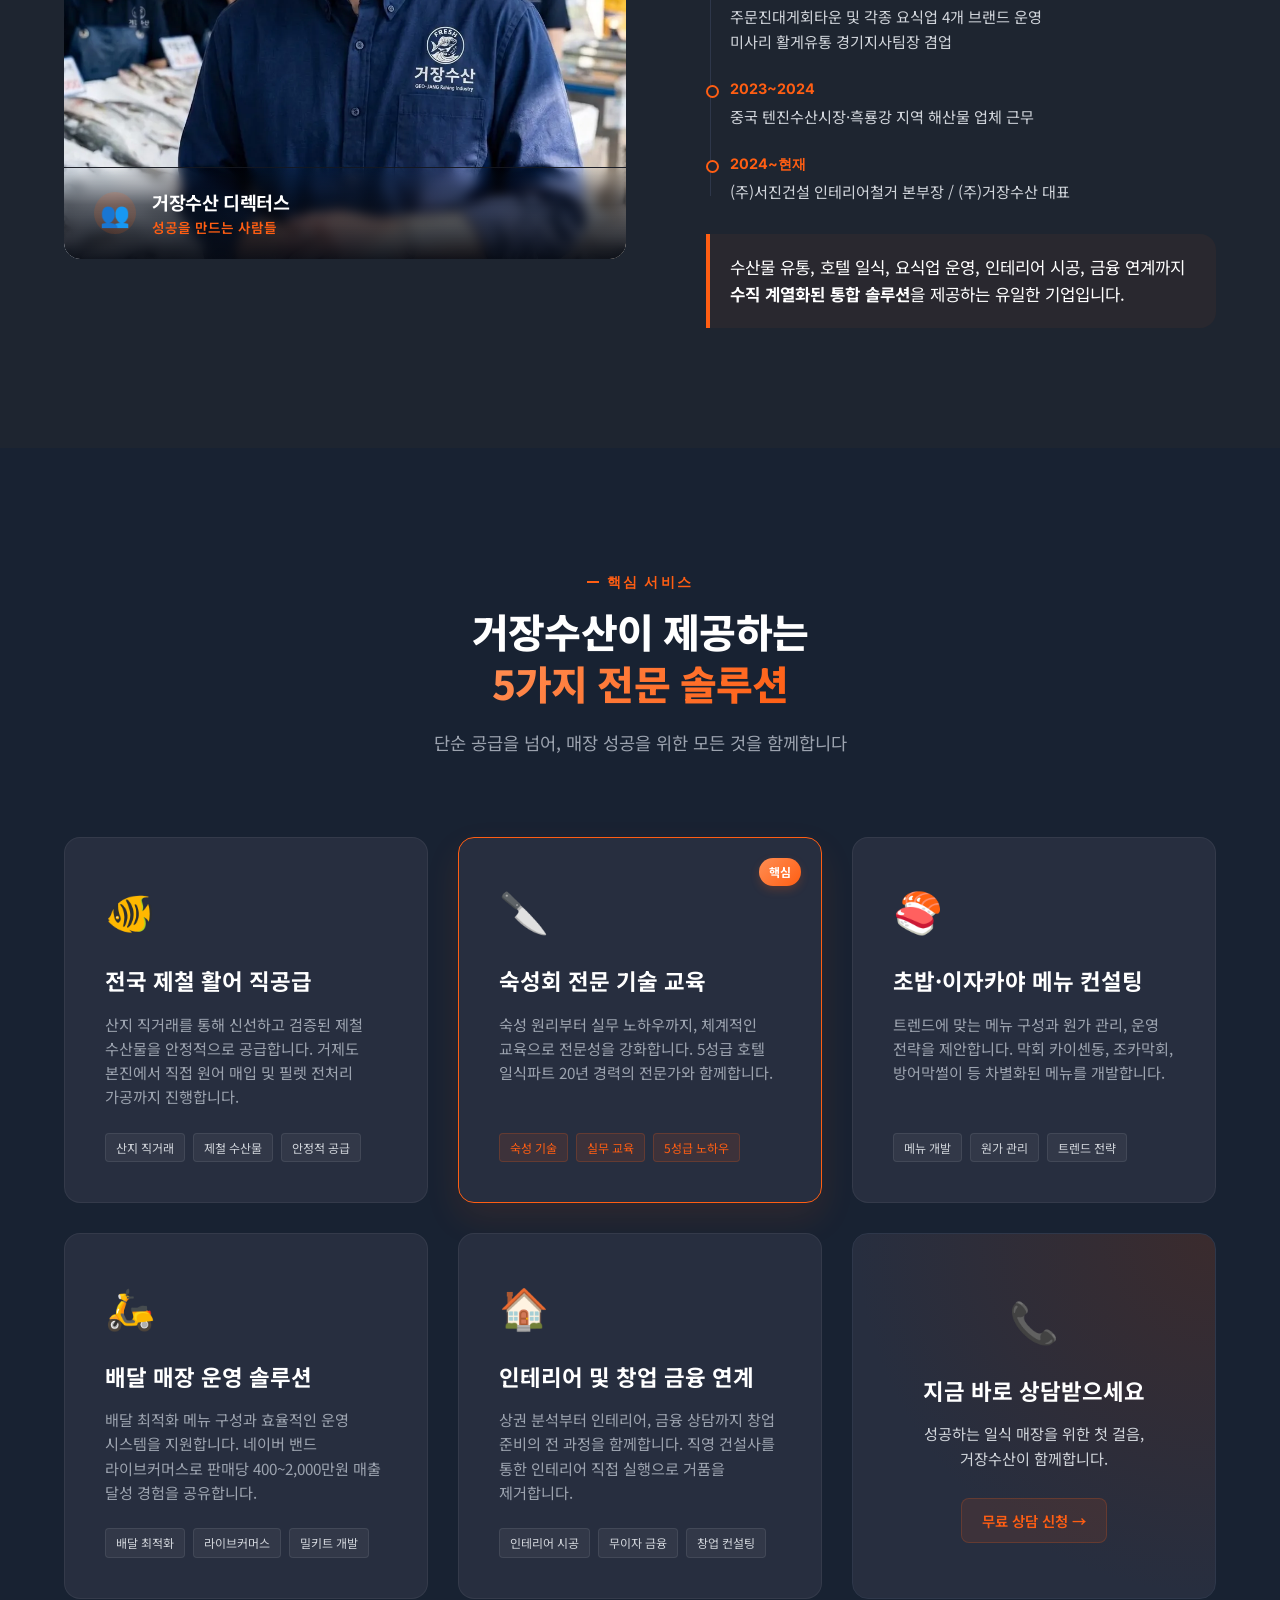
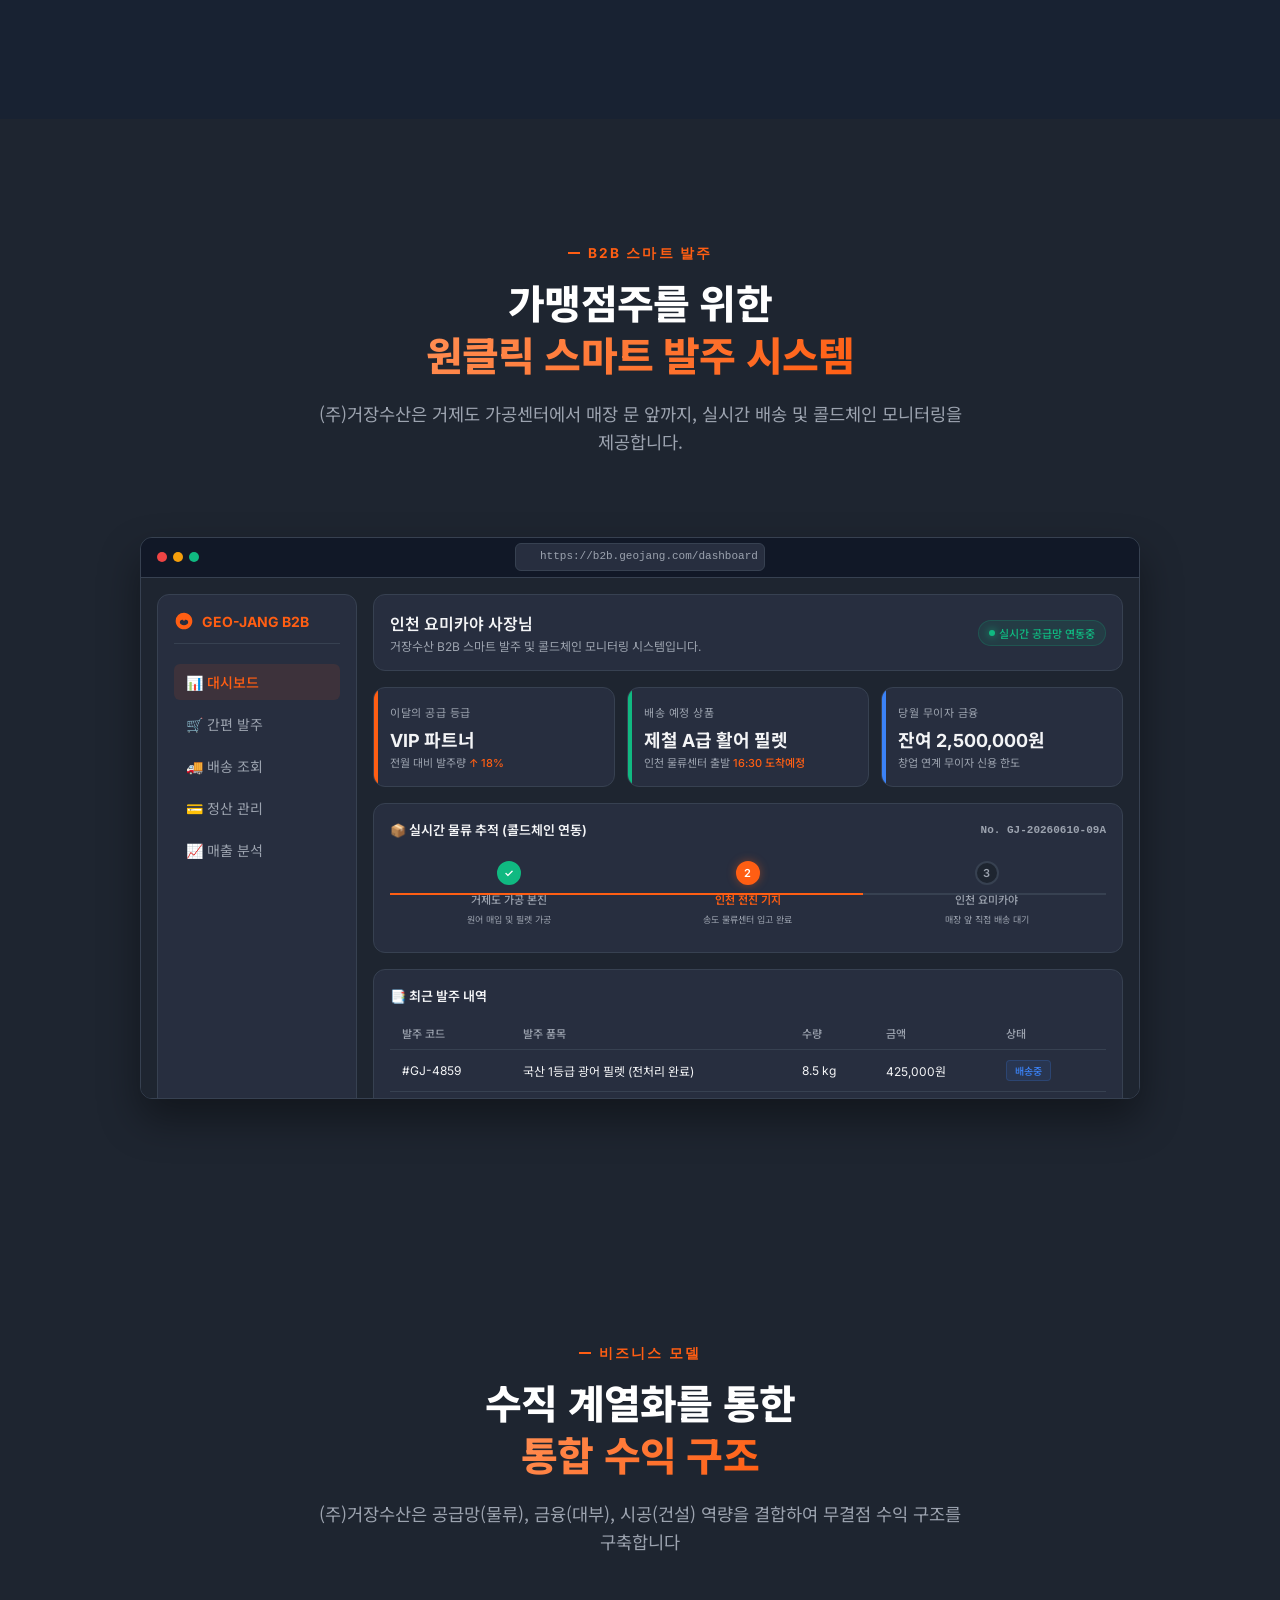
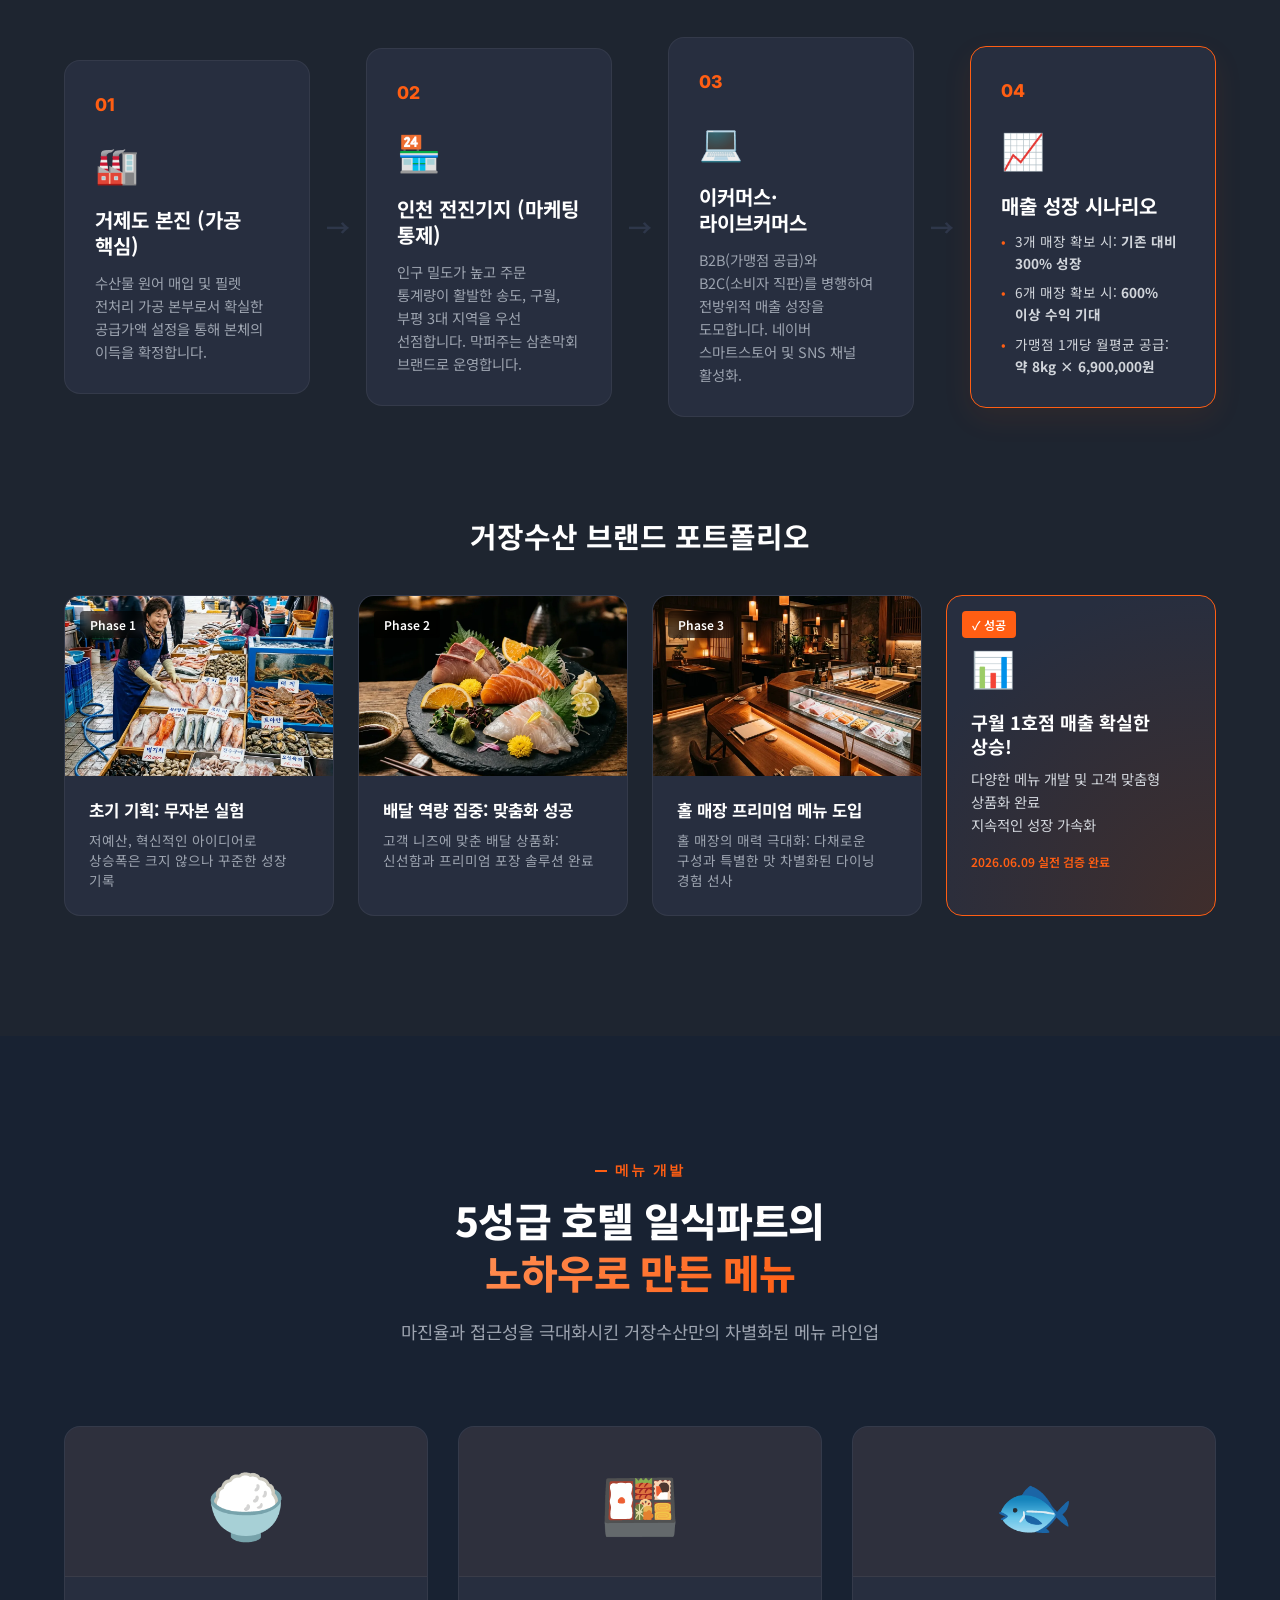
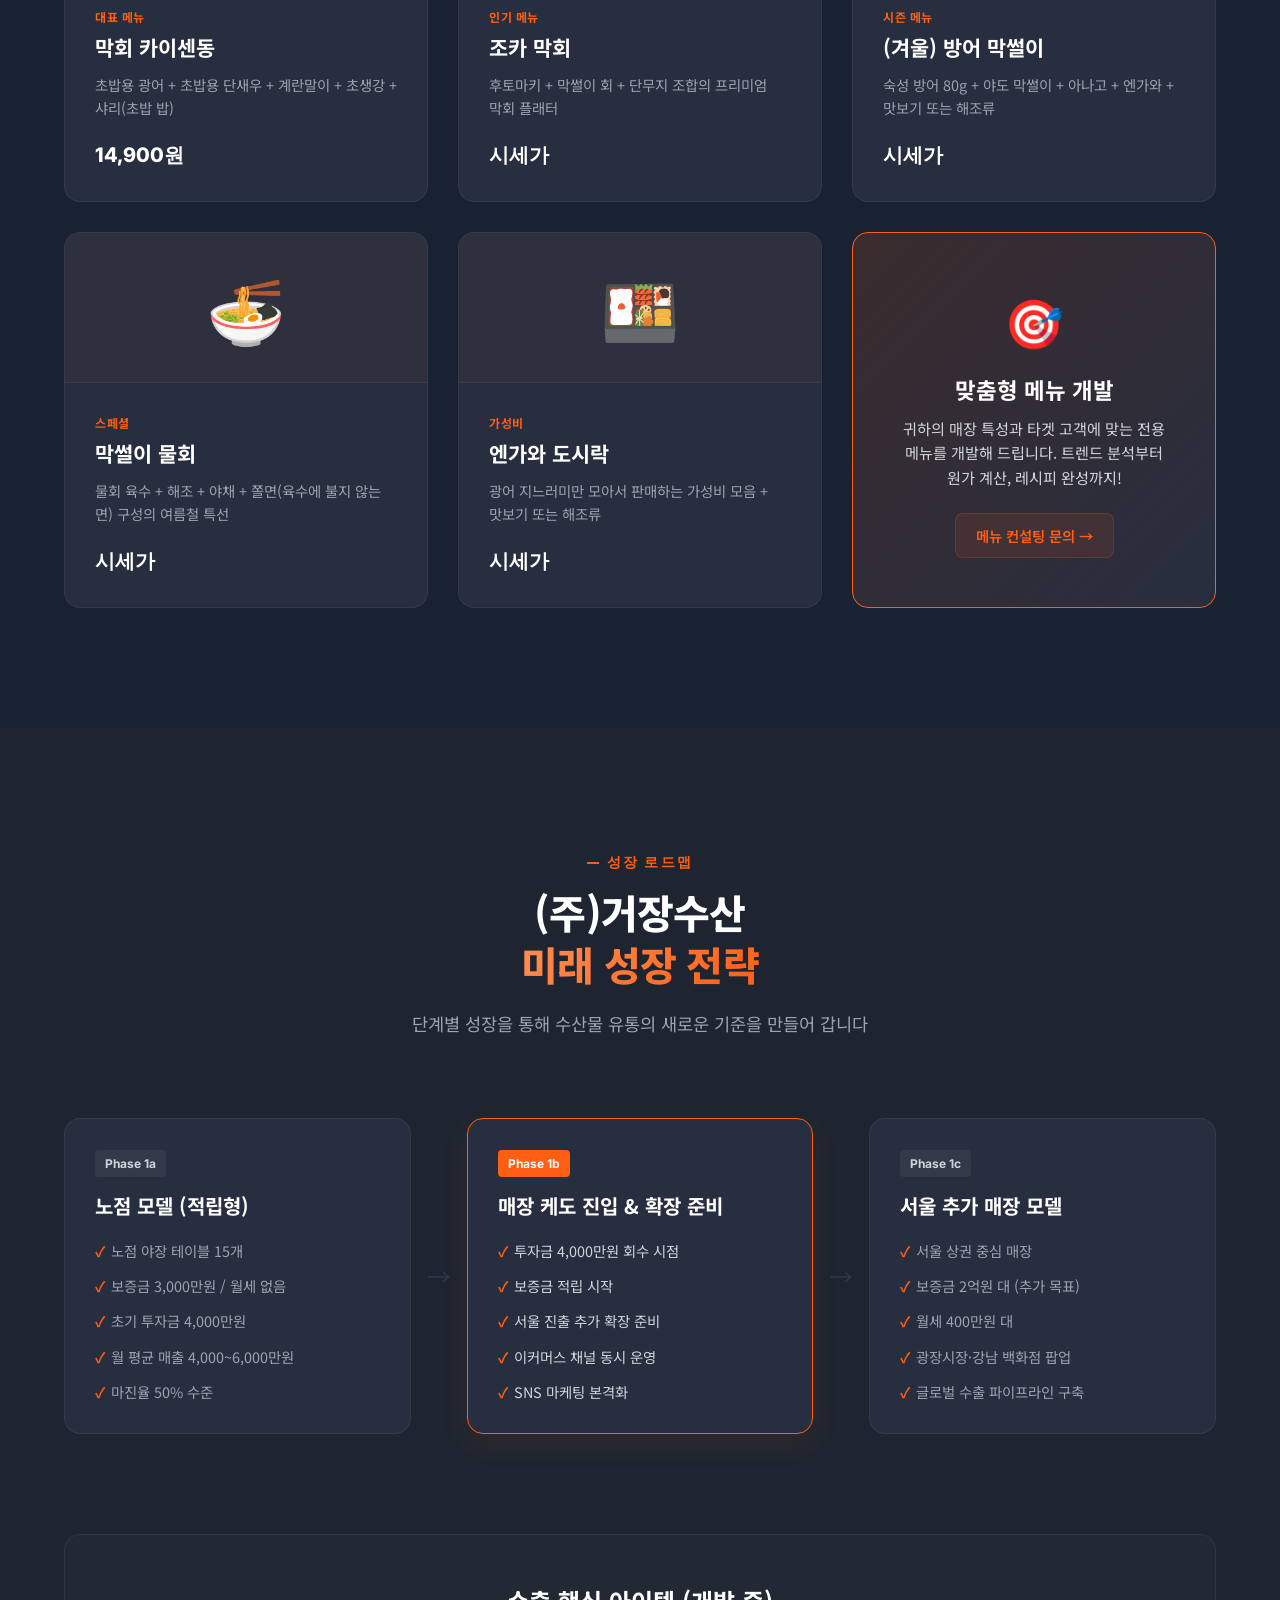
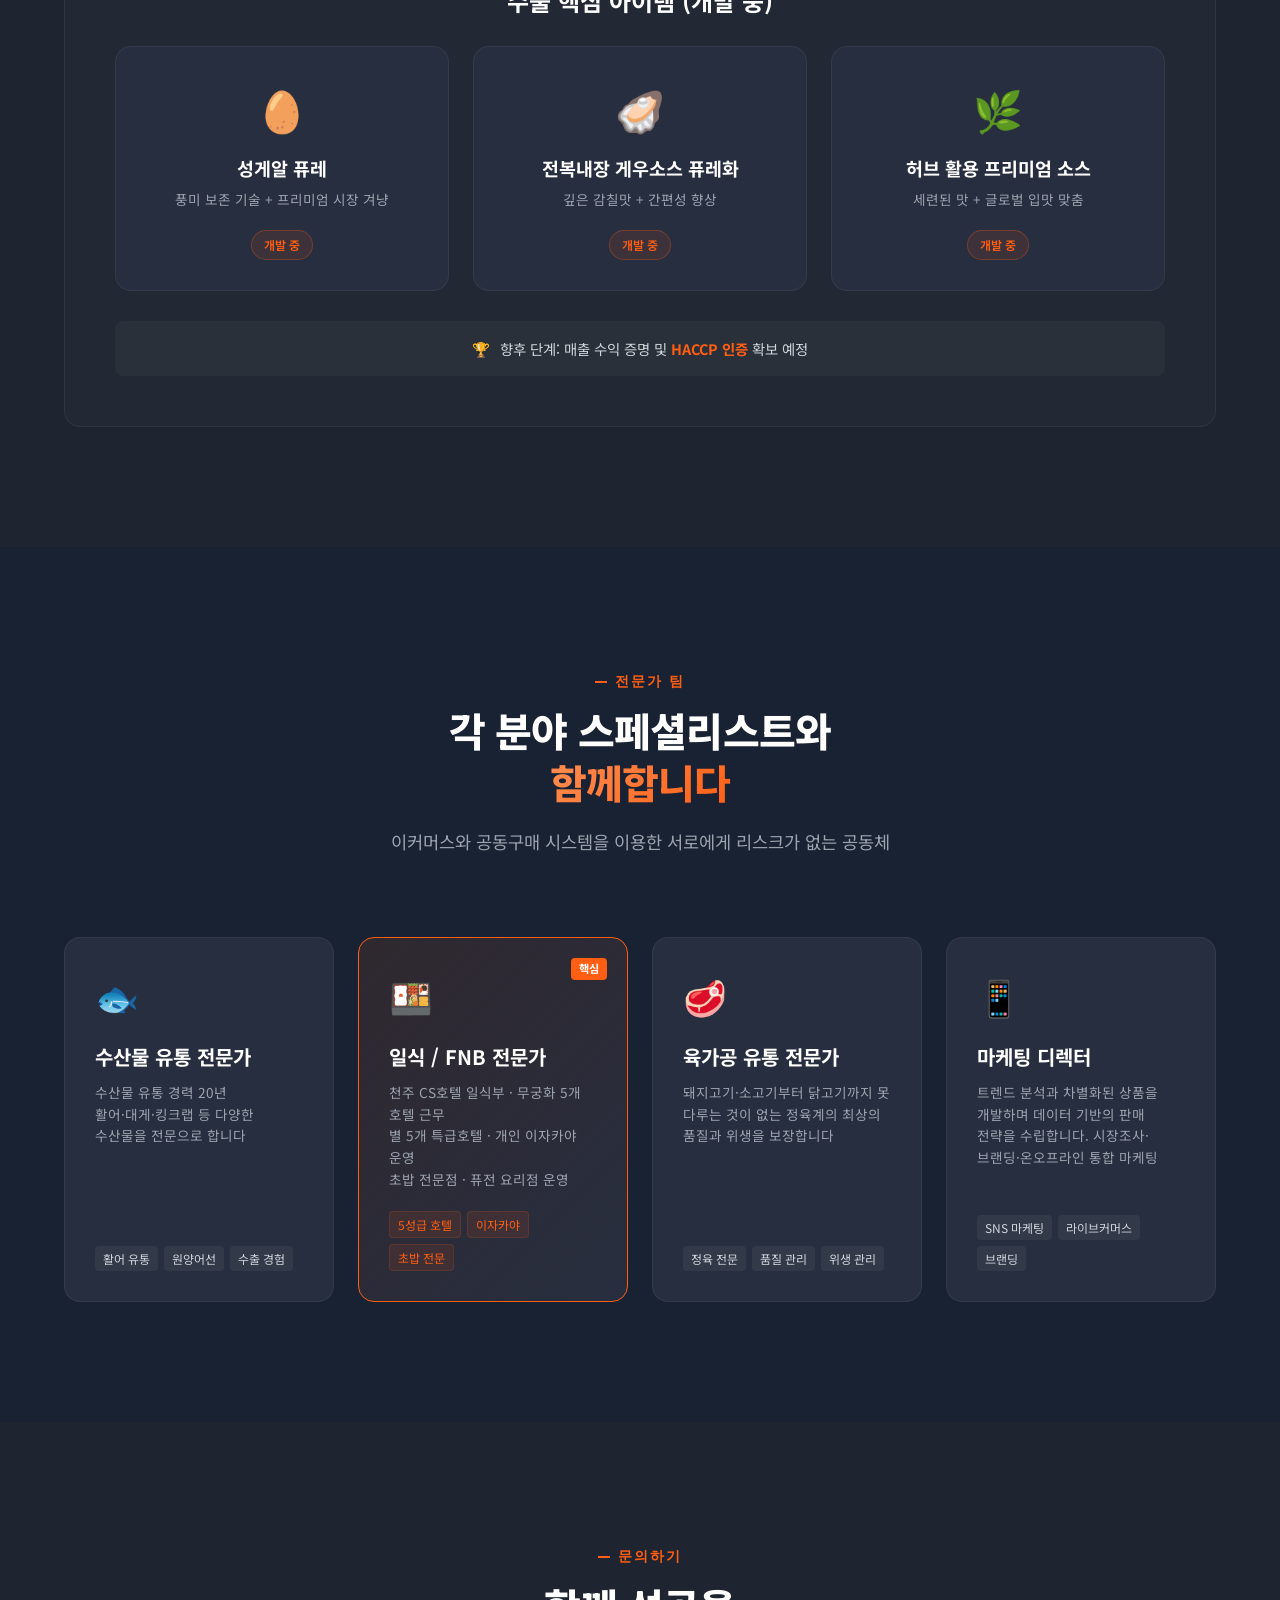
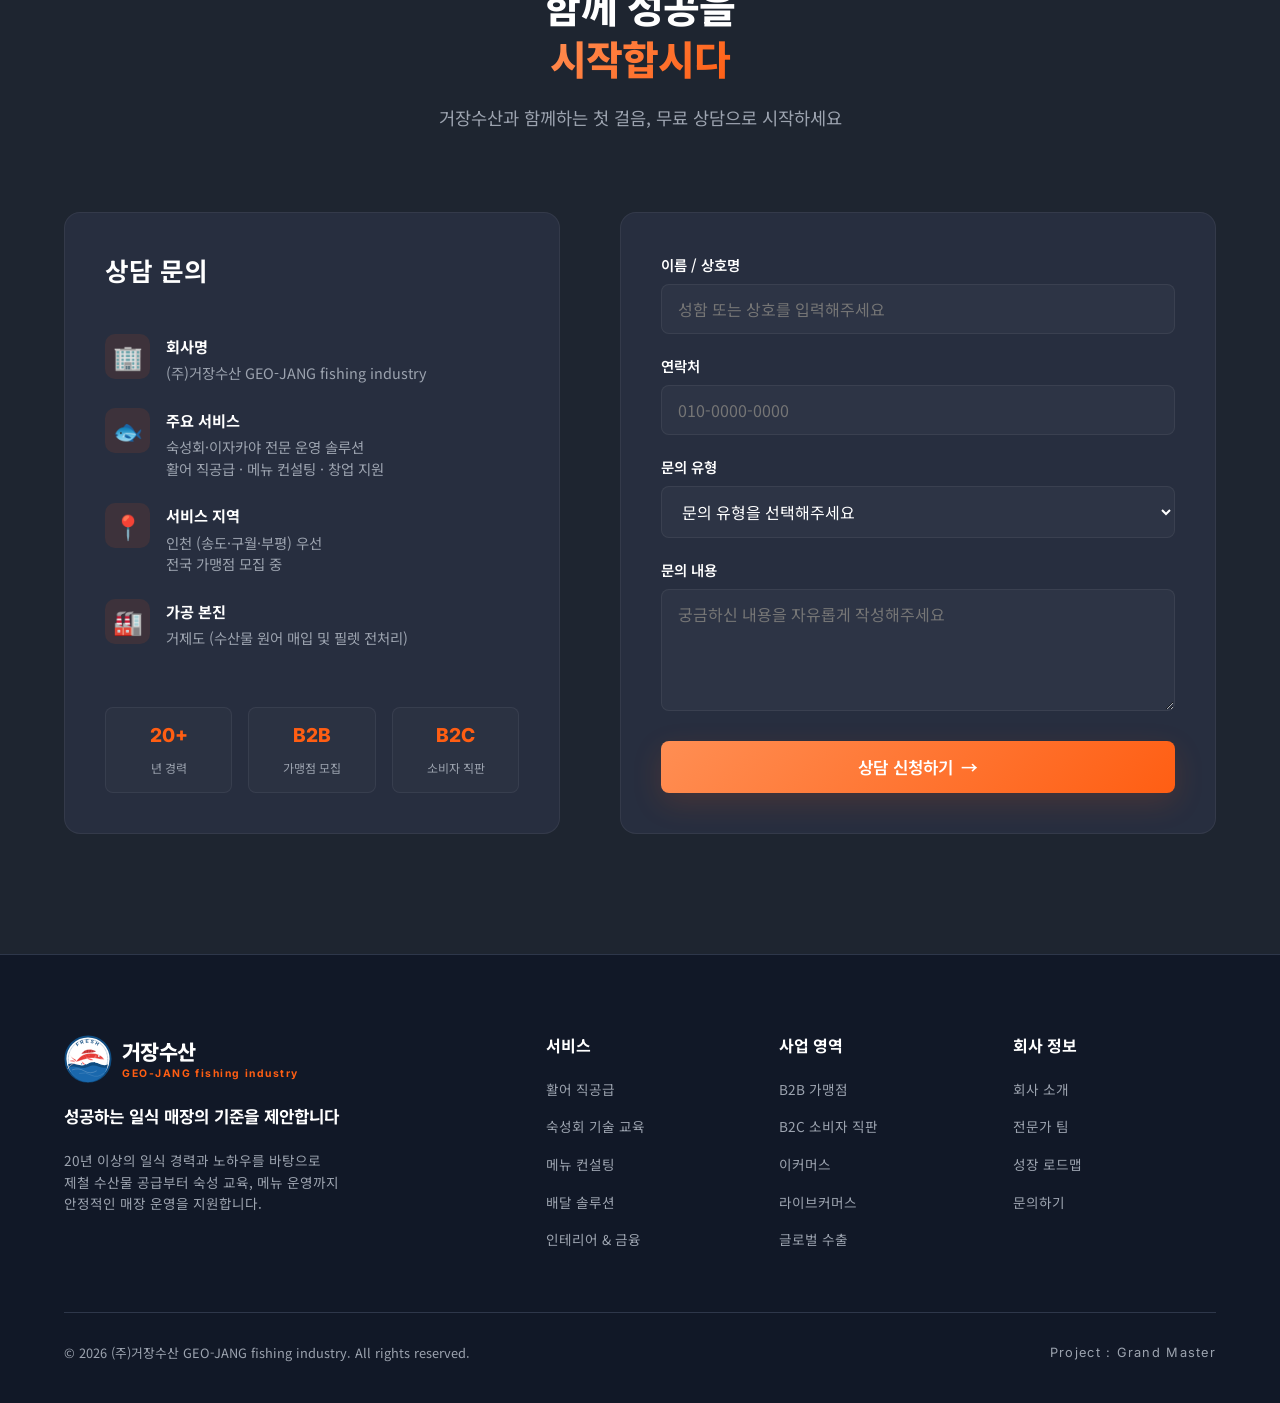
==== commit 123a3f74: "이미지 WebP 압축(84% 절감), LCP 이미지 프리로드, 레이지 로딩 및 GPU 가속화 적용" ====
--- a/index.html
+++ b/index.html
@@ -13,6 +13,7 @@
     <link rel="preconnect" href="https://fonts.gstatic.com" crossorigin>
     <link href="https://fonts.googleapis.com/css2?family=Noto+Sans+KR:wght@300;400;500;600;700;800;900&family=Noto+Serif+KR:wght@400;600;700&family=Inter:wght@300;400;500;600;700;800&display=swap" rel="stylesheet">
     <link rel="stylesheet" href="style.css">
+    <link rel="preload" href="images/hero_banner.webp" as="image" type="image/webp" fetchpriority="high">
 </head>
 <body>
 
@@ -47,7 +48,7 @@
     <!-- ===== HERO SECTION ===== -->
     <section class="hero" id="home">
         <div class="hero-bg">
-            <img src="images/hero_banner.png" alt="거장수산 프리미엄 숙성회" class="hero-img">
+            <img src="images/hero_banner.webp" alt="거장수산 프리미엄 숙성회" class="hero-img" fetchpriority="high">
             <div class="hero-overlay"></div>
         </div>
         <div class="hero-content">
@@ -104,7 +105,7 @@
 
             <div class="about-grid">
                 <div class="about-img-wrap">
-                    <img src="images/team.jpg" alt="거장수산 전문가 팀" class="about-img">
+                    <img src="images/team.webp" alt="거장수산 전문가 팀" class="about-img" loading="lazy">
                     <div class="about-badge-card">
                         <div class="badge-icon">👥</div>
                         <div class="badge-text">
@@ -245,7 +246,7 @@
                     </div>
                 </div>
                 <div class="browser-content">
-                    <iframe src="extracted_b2b_dashboard.html" title="B2B Dashboard Mockup" class="b2b-iframe"></iframe>
+                    <iframe src="extracted_b2b_dashboard.html" title="B2B Dashboard Mockup" class="b2b-iframe" loading="lazy"></iframe>
                 </div>
             </div>
         </div>
@@ -300,7 +301,7 @@
                 <div class="portfolio-grid">
                     <div class="portfolio-item" id="portfolio-1">
                         <div class="portfolio-phase">Phase 1</div>
-                        <img src="images/fresh_fish.png" alt="초기 기획 무자본 실험" class="portfolio-img">
+                        <img src="images/fresh_fish.webp" alt="초기 기획 무자본 실험" class="portfolio-img" loading="lazy">
                         <div class="portfolio-info">
                             <h4>초기 기획: 무자본 실험</h4>
                             <p>저예산, 혁신적인 아이디어로 상승폭은 크지 않으나 꾸준한 성장 기록</p>
@@ -308,7 +309,7 @@
                     </div>
                     <div class="portfolio-item" id="portfolio-2">
                         <div class="portfolio-phase">Phase 2</div>
-                        <img src="images/aged_fish.png" alt="배달 역량 집중: 맞춤화 성공" class="portfolio-img">
+                        <img src="images/aged_fish.webp" alt="배달 역량 집중: 맞춤화 성공" class="portfolio-img" loading="lazy">
                         <div class="portfolio-info">
                             <h4>배달 역량 집중: 맞춤화 성공</h4>
                             <p>고객 니즈에 맞춘 배달 상품화: 신선함과 프리미엄 포장 솔루션 완료</p>
@@ -316,7 +317,7 @@
                     </div>
                     <div class="portfolio-item" id="portfolio-3">
                         <div class="portfolio-phase">Phase 3</div>
-                        <img src="images/izakaya.png" alt="홀 매장 프리미엄 메뉴 도입" class="portfolio-img">
+                        <img src="images/izakaya.webp" alt="홀 매장 프리미엄 메뉴 도입" class="portfolio-img" loading="lazy">
                         <div class="portfolio-info">
                             <h4>홀 매장 프리미엄 메뉴 도입</h4>
                             <p>홀 매장의 매력 극대화: 다채로운 구성과 특별한 맛 차별화된 다이닝 경험 선사</p>
--- a/style.css
+++ b/style.css
@@ -8,20 +8,20 @@
     --color-primary: #FF5E13;       /* Premium Master Orange */
     --color-primary-hover: #E04E0C;
     --color-primary-light: rgba(255, 94, 19, 0.1);
-    --color-primary-glow: rgba(255, 94, 19, 0.4);
-    
-    --color-bg-dark: #070B14;       /* Deep Ocean Navy */
-    --color-bg-card: #111827;       /* Card Dark Navy */
-    --color-bg-card-light: #1F2937; /* Card Hover Gray */
-    --color-bg-light: #F9FAFB;
-    
-    --color-text-white: #FFFFFF;
-    --color-text-gray: #9CA3AF;
-    --color-text-light-gray: #D1D5DB;
-    --color-text-dark: #1F2937;
-    
-    --color-border: #374151;
-    --color-border-light: rgba(255, 255, 255, 0.08);
+    --color-primary-glow: rgba(255, 94, 19, 0.3);
+    
+    --color-bg-dark: #1E2530;       /* Sophisticated Dark Slate Gray (Dim) */
+    --color-bg-card: #272E3F;       /* Slate Card Background */
+    --color-bg-card-light: #313A4F; /* Slate Card Hover */
+    --color-bg-light: #1E2530;
+    
+    --color-text-white: #FFFFFF;    /* Clean White for High Contrast text/headings */
+    --color-text-gray: #9CA3AF;     /* Soft Gray */
+    --color-text-light-gray: #D1D5DB; /* Clean body text */
+    --color-text-dark: #111827;     /* Keep dark color reference */
+    
+    --color-border: #2E374A;        /* Slate Border */
+    --color-border-light: rgba(255, 255, 255, 0.06);
     
     /* Typography & Hierarchy */
     --font-primary: 'Noto Sans KR', sans-serif;
@@ -31,7 +31,7 @@
     /* Transitions & Shadows */
     --transition-smooth: all 0.4s cubic-bezier(0.16, 1, 0.3, 1);
     --transition-fast: all 0.2s ease;
-    --shadow-premium: 0 20px 40px rgba(0, 0, 0, 0.3);
+    --shadow-premium: 0 15px 35px rgba(0, 0, 0, 0.2);
     --shadow-glow: 0 10px 30px rgba(255, 94, 19, 0.15);
     
     /* Layout Sizes */
@@ -204,7 +204,7 @@
 
 .btn-primary-sm {
     background-color: var(--color-primary-light);
-    border: 1px solid rgba(255, 94, 19, 0.3);
+    border: 1px solid rgba(255, 94, 19, 0.2);
     color: var(--color-primary);
     padding: 10px 20px;
     font-size: 0.9rem;
@@ -230,10 +230,10 @@
 }
 
 .navbar.scrolled {
-    background-color: rgba(7, 11, 20, 0.85);
+    background-color: rgba(30, 37, 48, 0.85);
     backdrop-filter: blur(16px);
     -webkit-backdrop-filter: blur(16px);
-    border-bottom: 1px solid var(--color-border-light);
+    border-bottom: 1px solid var(--color-border);
     height: 70px;
 }
 
@@ -325,7 +325,7 @@
 }
 
 .nav-link:hover {
-    color: var(--color-text-white);
+    color: var(--color-primary);
 }
 
 .nav-link:hover::after {
@@ -372,6 +372,18 @@
     align-items: center;
     position: relative;
     overflow: hidden;
+}
+
+@keyframes kenburns {
+    0% {
+        transform: scale(1) translate(0, 0);
+    }
+    50% {
+        transform: scale(1.08) translate(-1%, -0.5%);
+    }
+    100% {
+        transform: scale(1) translate(0, 0);
+    }
 }
 
 .hero-bg {
@@ -381,13 +393,17 @@
     width: 100%;
     height: 100%;
     z-index: 1;
+    overflow: hidden;
 }
 
 .hero-img {
     width: 100%;
     height: 100%;
     object-fit: cover;
-    filter: brightness(0.4) saturate(1.2);
+    filter: brightness(0.5) saturate(1.1);
+    animation: kenburns 14s ease-in-out infinite;
+    transform-origin: center center;
+    will-change: transform;
 }
 
 .hero-overlay {
@@ -396,7 +412,7 @@
     left: 0;
     width: 100%;
     height: 100%;
-    background: radial-gradient(circle at 70% 30%, rgba(255, 94, 19, 0.05) 0%, rgba(7, 11, 20, 0.95) 70%);
+    background: radial-gradient(circle at 70% 30%, rgba(255, 94, 19, 0.04) 0%, rgba(30, 37, 48, 0.95) 70%);
 }
 
 .hero-content {
@@ -682,7 +698,7 @@
 
 /* ===== 8. SERVICES SECTION (5대 솔루션) ===== */
 .services {
-    background-color: #0b0f19;
+    background-color: #182232;
 }
 
 .services-grid {
@@ -766,7 +782,7 @@
 }
 
 .cta-card {
-    background: radial-gradient(circle at 100% 0%, rgba(255, 94, 19, 0.15) 0%, rgba(17, 24, 39, 1) 70%);
+    background: radial-gradient(circle at 100% 0%, rgba(255, 94, 19, 0.15) 0%, var(--color-bg-card) 70%);
     border-color: var(--color-border);
     justify-content: center;
     align-items: center;
@@ -936,7 +952,7 @@
 
 /* Success Card */
 .portfolio-item.success {
-    background: radial-gradient(circle at 100% 100%, rgba(255, 94, 19, 0.15) 0%, rgba(17, 24, 39, 1) 80%);
+    background: radial-gradient(circle at 100% 100%, rgba(255, 94, 19, 0.15) 0%, var(--color-bg-card) 80%);
     border: 1px solid var(--color-primary);
     display: flex;
     flex-direction: column;
@@ -981,7 +997,7 @@
 
 /* ===== 10. MENU SECTION ===== */
 .menu-section {
-    background-color: #0b0f19;
+    background-color: #182232;
 }
 
 .menu-grid {
@@ -1056,7 +1072,7 @@
 }
 
 .highlight-card {
-    background: linear-gradient(135deg, rgba(255, 94, 19, 0.15) 0%, rgba(17, 24, 39, 0.8) 100%);
+    background: linear-gradient(135deg, rgba(255, 94, 19, 0.15) 0%, var(--color-bg-card) 100%);
     border: 1px solid var(--color-primary);
     justify-content: center;
     align-items: center;
@@ -1121,7 +1137,7 @@
     background-color: rgba(255, 255, 255, 0.05);
     padding: 4px 10px;
     border-radius: 4px;
-    color: var(--color-text-white);
+    color: var(--color-text-light-gray);
     margin-bottom: 16px;
 }
 
@@ -1163,6 +1179,7 @@
 
 .featured-phase .phase-label {
     background-color: var(--color-primary);
+    color: var(--color-text-white);
 }
 
 .featured-phase h3 {
@@ -1261,7 +1278,7 @@
 
 /* ===== 12. TEAM SECTION ===== */
 .team {
-    background-color: #0b0f19;
+    background-color: #182232;
 }
 
 .team-grid {
@@ -1320,7 +1337,7 @@
 
 .featured-team {
     border-color: var(--color-primary);
-    background: linear-gradient(135deg, rgba(255, 94, 19, 0.08) 0%, rgba(17, 24, 39, 1) 100%);
+    background: linear-gradient(135deg, rgba(255, 94, 19, 0.1) 0%, var(--color-bg-card) 100%);
 }
 
 .featured-team::after {
@@ -1512,8 +1529,8 @@
 
 /* ===== 14. FOOTER ===== */
 .footer {
-    background-color: #04070D;
-    border-top: 1px solid var(--color-border-light);
+    background-color: #111827;
+    border-top: 1px solid var(--color-border);
     padding: 80px 0 40px 0;
 }
 
@@ -1583,7 +1600,7 @@
     width: 90%;
     max-width: var(--max-width);
     margin: 0 auto;
-    border-top: 1px solid var(--color-border-light);
+    border-top: 1px solid var(--color-border);
     padding-top: 30px;
     display: flex;
     justify-content: space-between;
@@ -1619,24 +1636,24 @@
 
 /* ===== B2B SYSTEM SHOWCASE ===== */
 .b2b-section {
-    background-color: #070B14;
+    background-color: var(--color-bg-dark);
 }
 
 .browser-mockup {
     width: 100%;
     max-width: 1000px;
     margin: 40px auto 0;
-    background: #111827;
-    border: 1px solid #1F2937;
+    background: #1F2937;
+    border: 1px solid #374151;
     border-radius: 12px;
-    box-shadow: 0 20px 40px rgba(0, 0, 0, 0.6);
+    box-shadow: 0 20px 40px rgba(0, 0, 0, 0.4);
     overflow: hidden;
 }
 
 .browser-header {
     height: 40px;
-    background: #0f172a;
-    border-bottom: 1px solid #1f2937;
+    background: #111827;
+    border-bottom: 1px solid #374151;
     display: flex;
     align-items: center;
     padding: 0 16px;
@@ -1663,8 +1680,9 @@
     position: absolute;
     left: 50%;
     transform: translateX(-50%);
-    background: #1f2937;
-    color: #9ca3af;
+    background: #272E3F;
+    color: #9CA3AF;
+    border: 1px solid #374151;
     border-radius: 6px;
     padding: 4px 24px;
     font-size: 11px;
@@ -1674,7 +1692,7 @@
 }
 
 .browser-content {
-    background: #070B14;
+    background: #1E2530;
     height: 520px;
 }
 
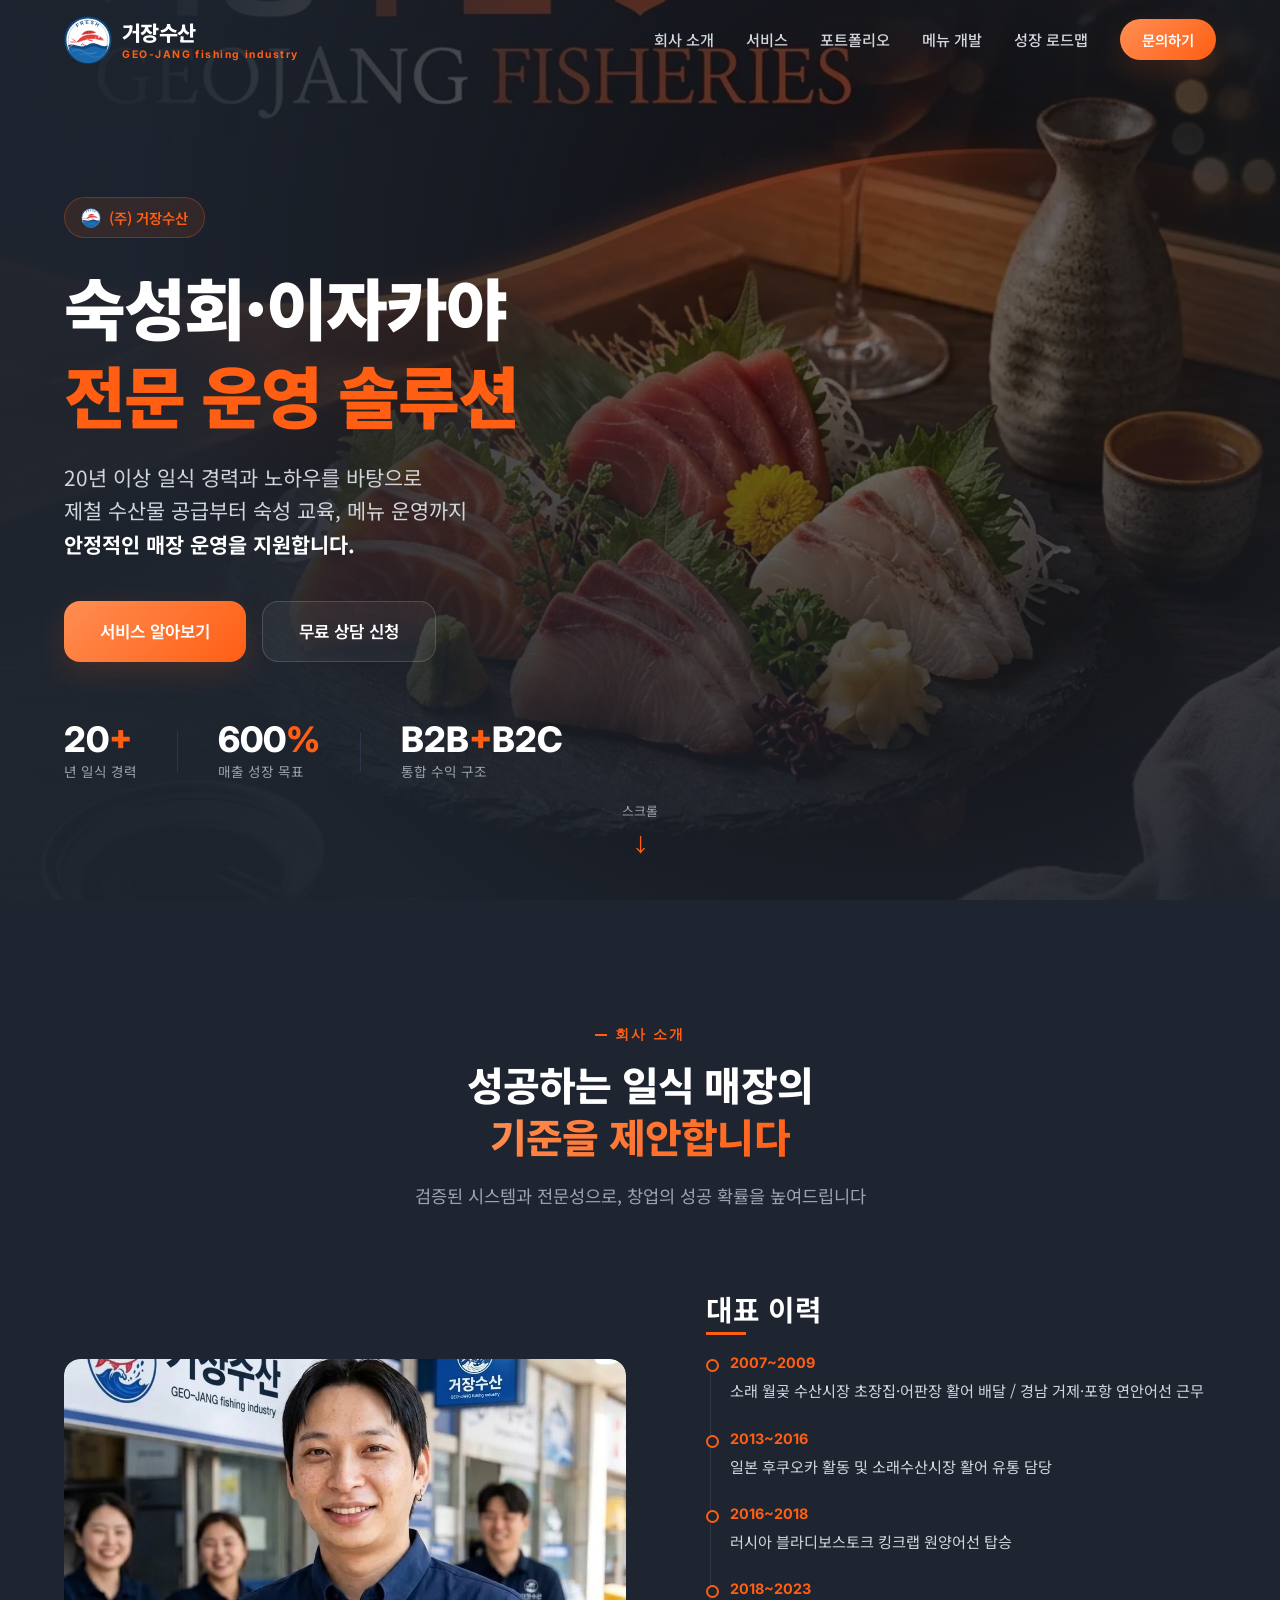
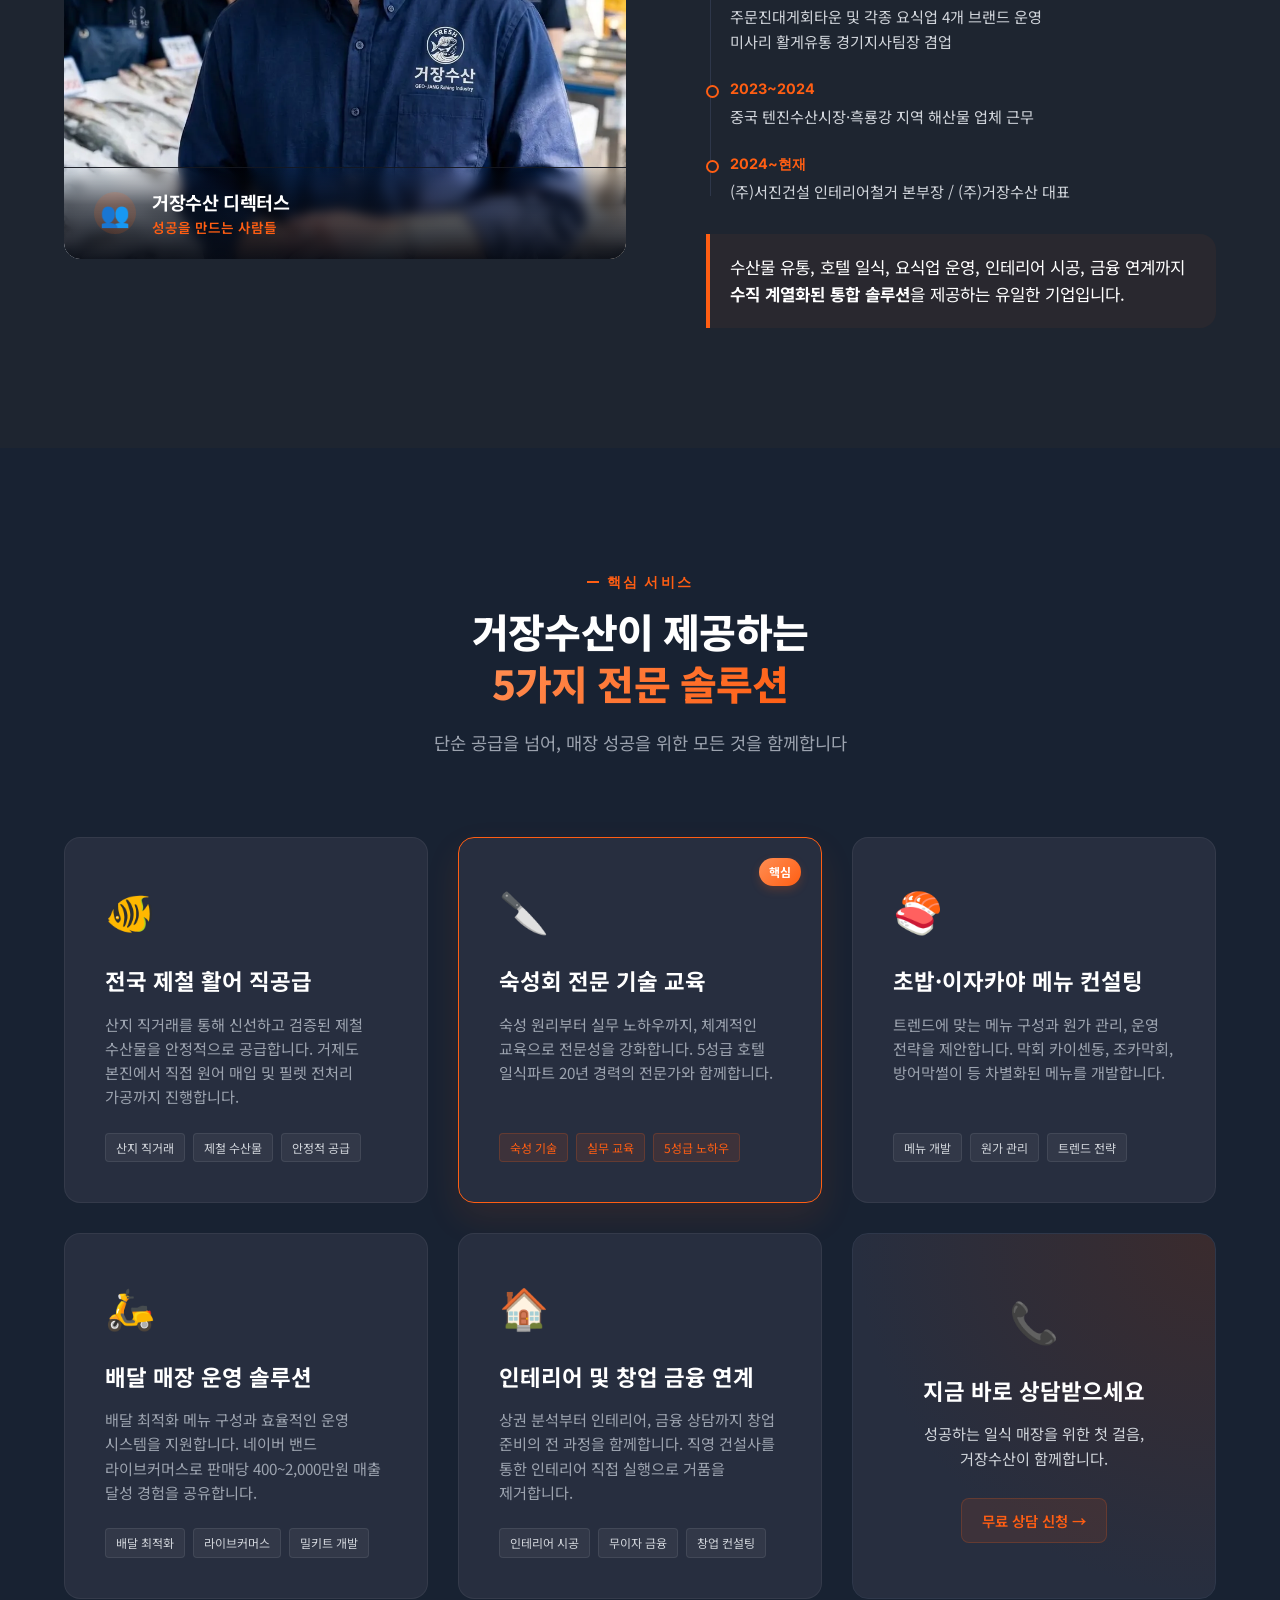
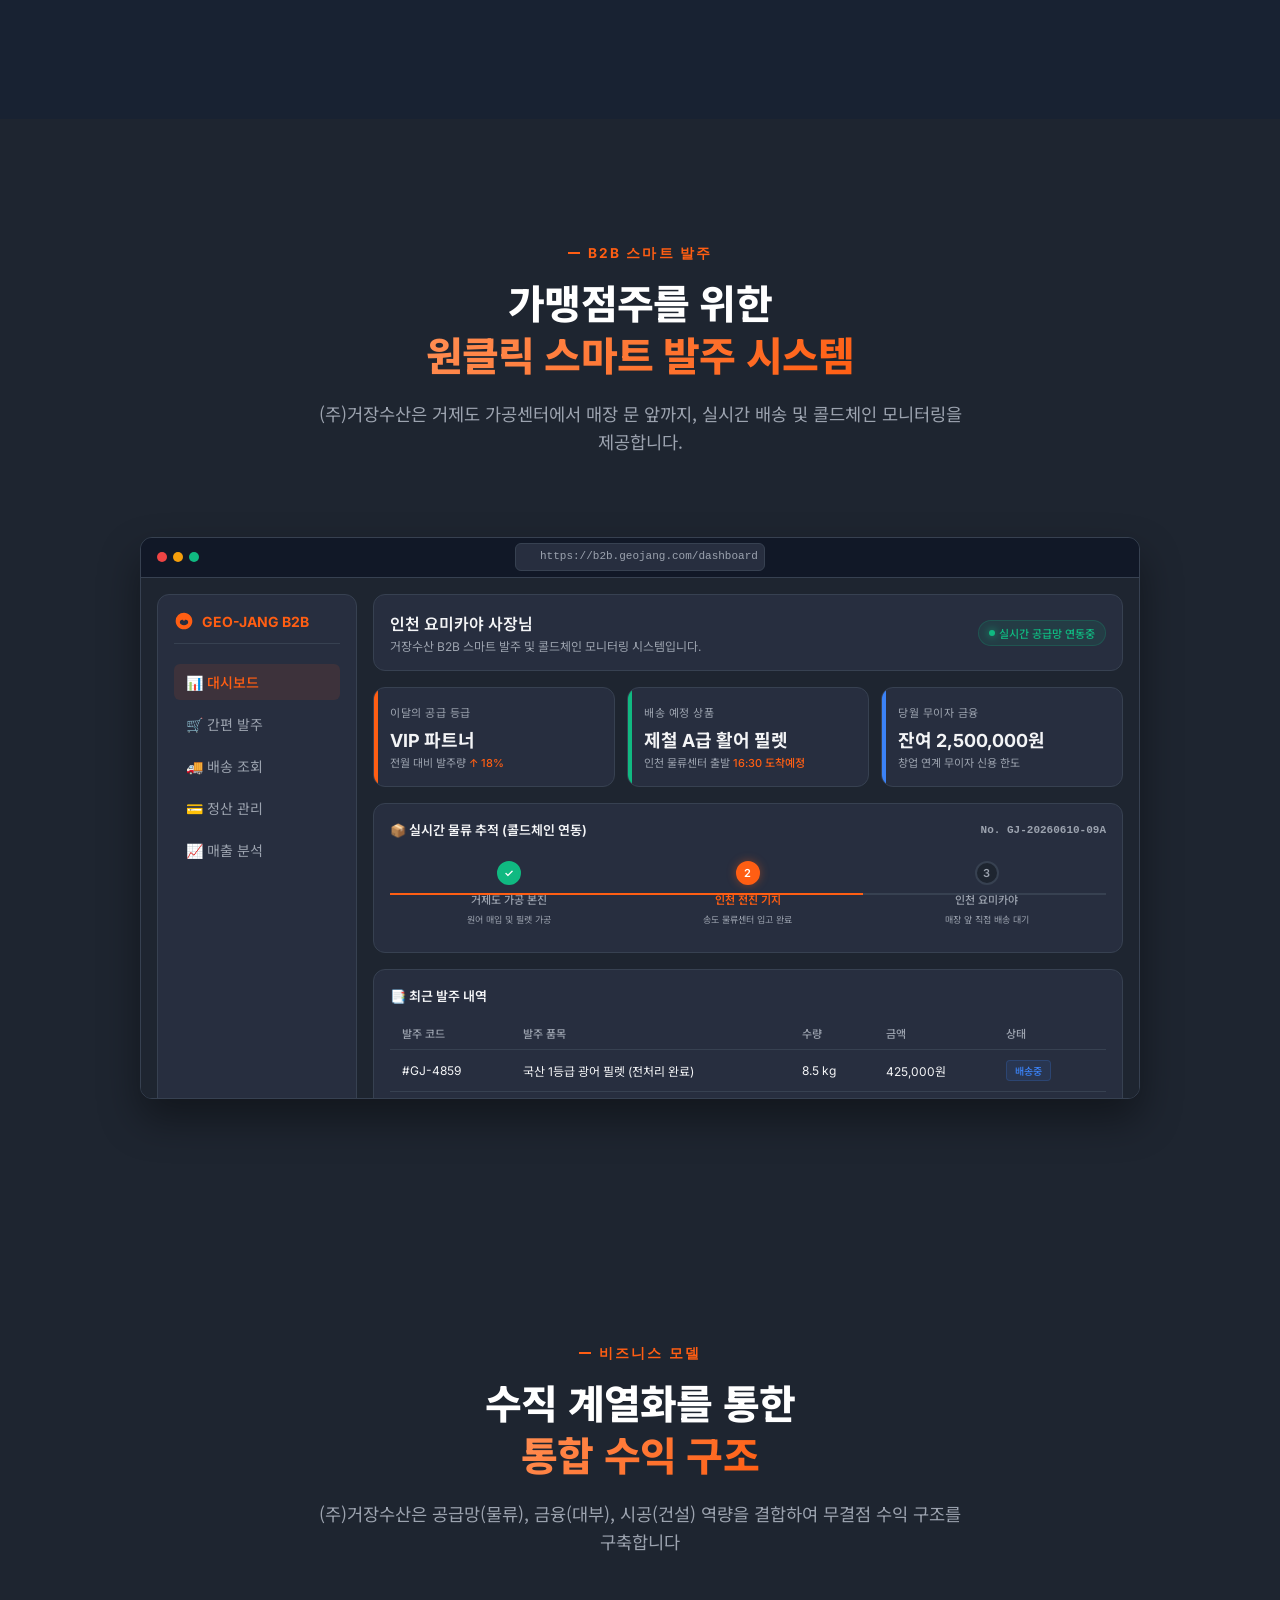
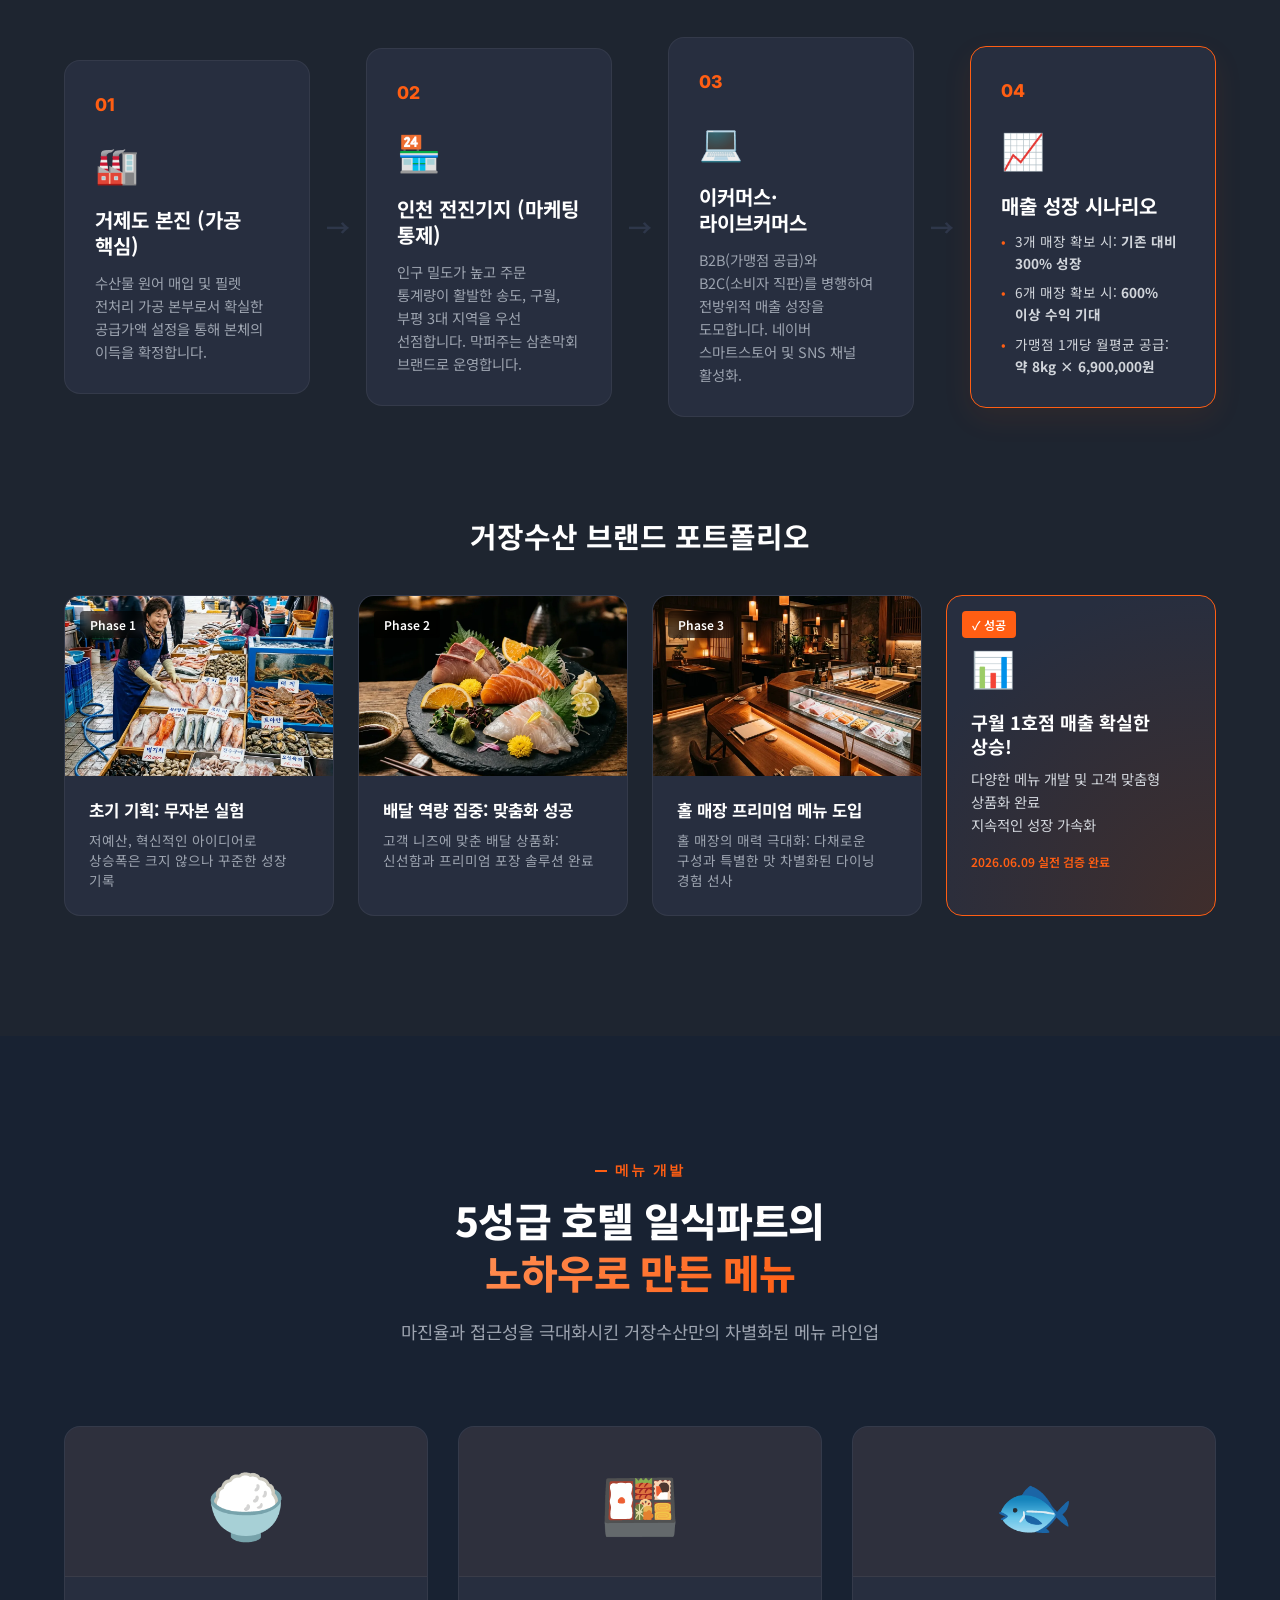
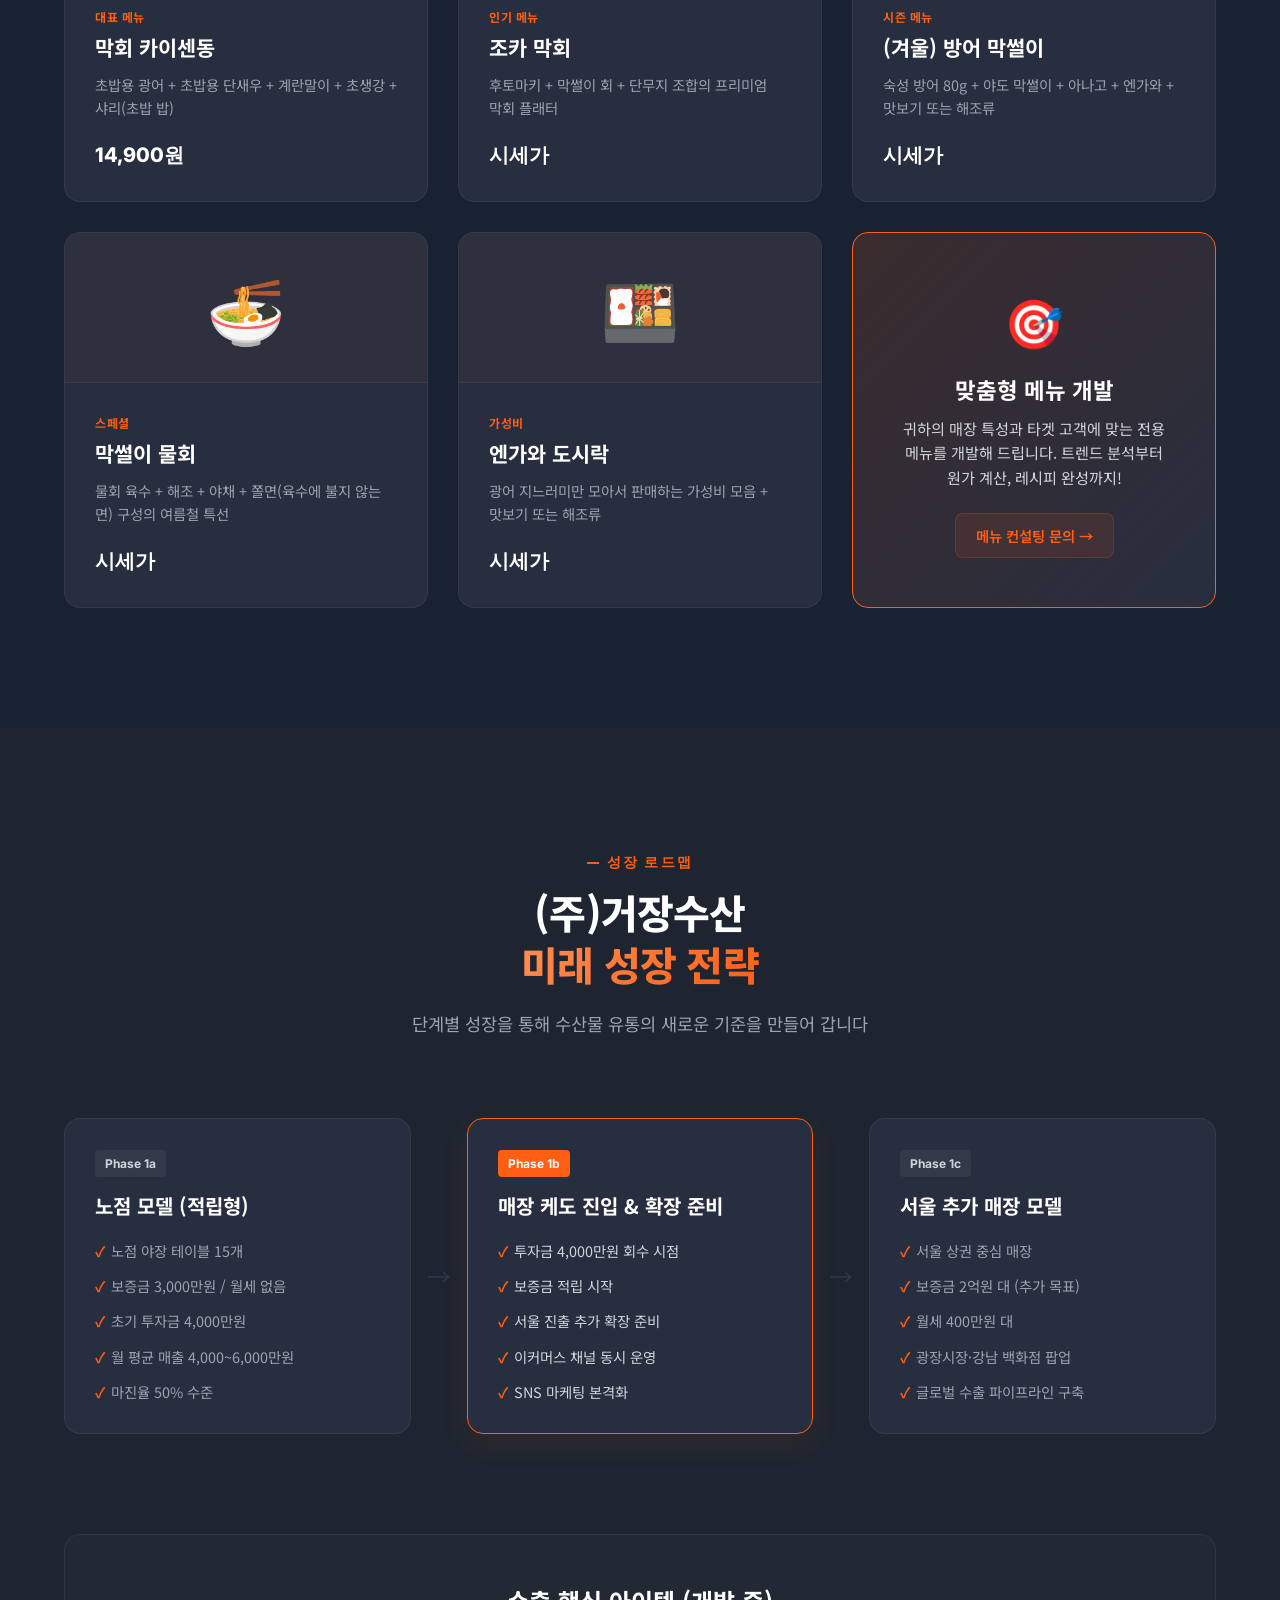
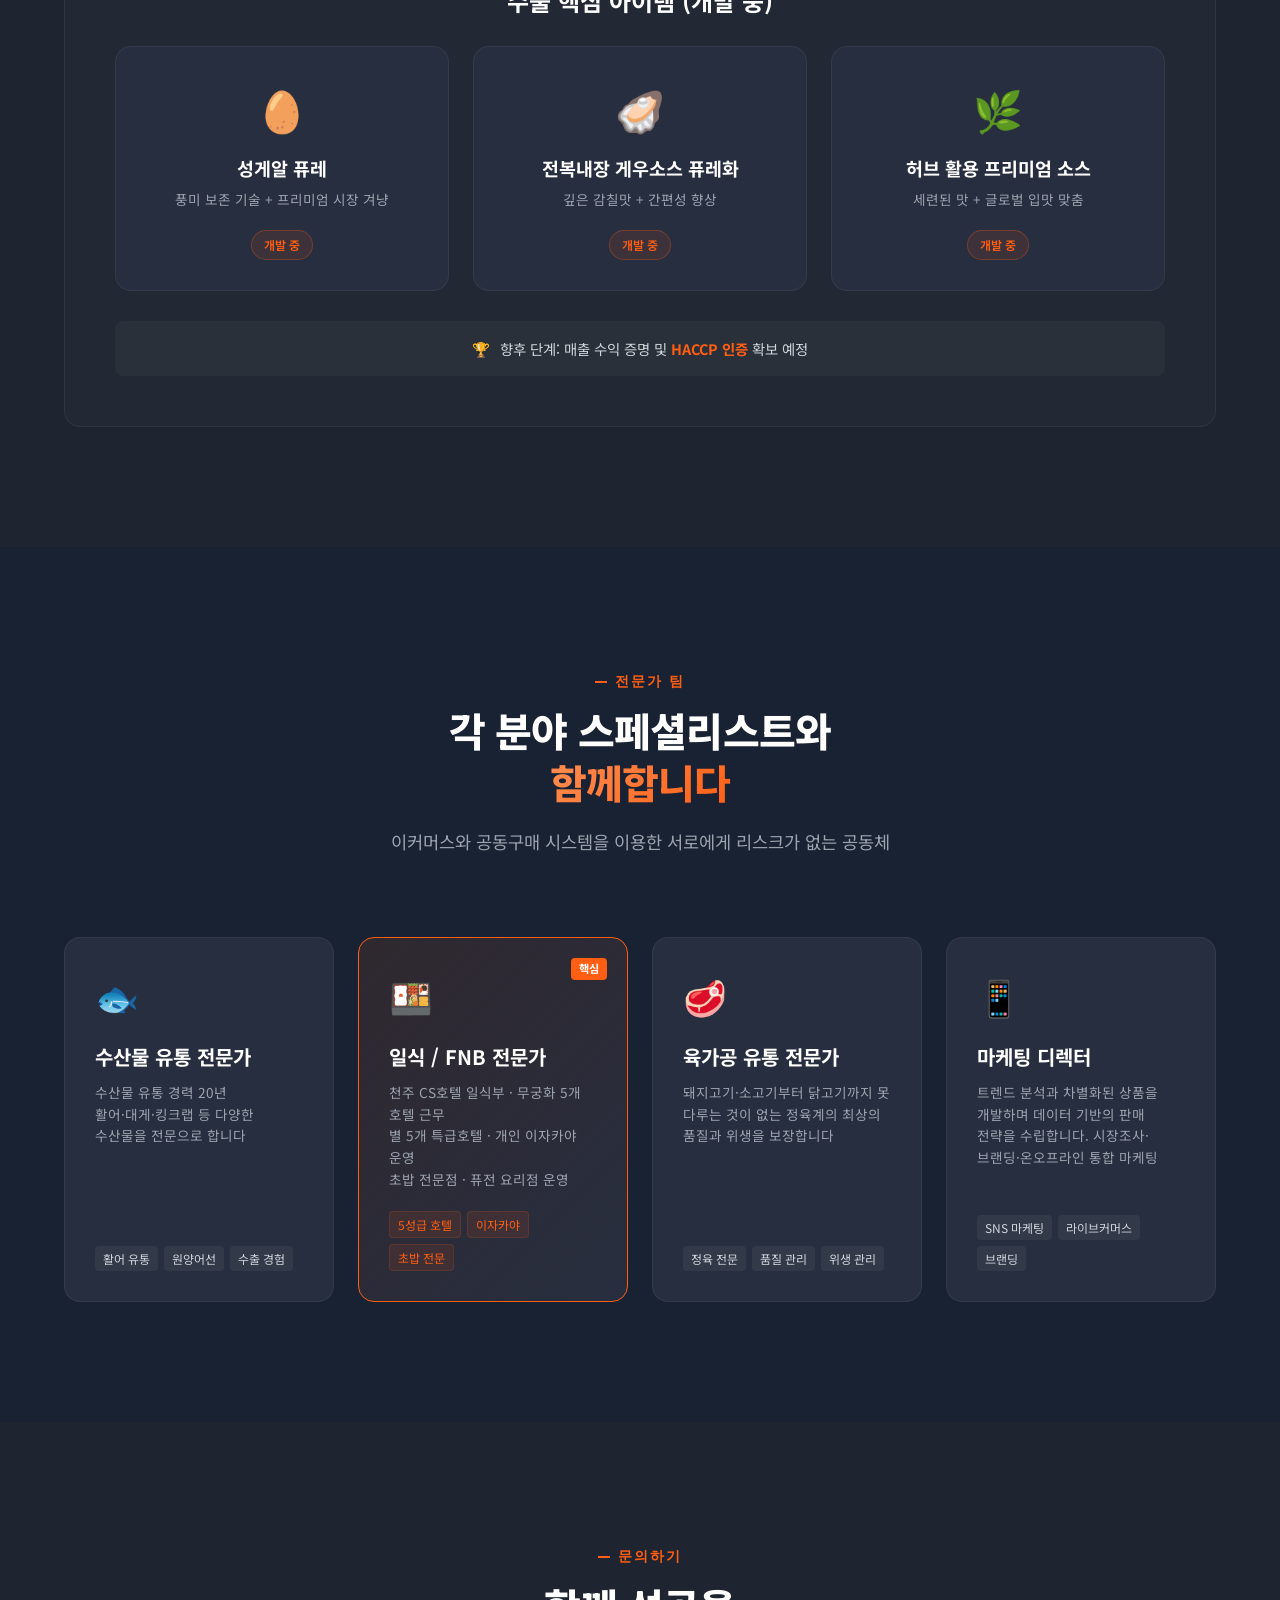
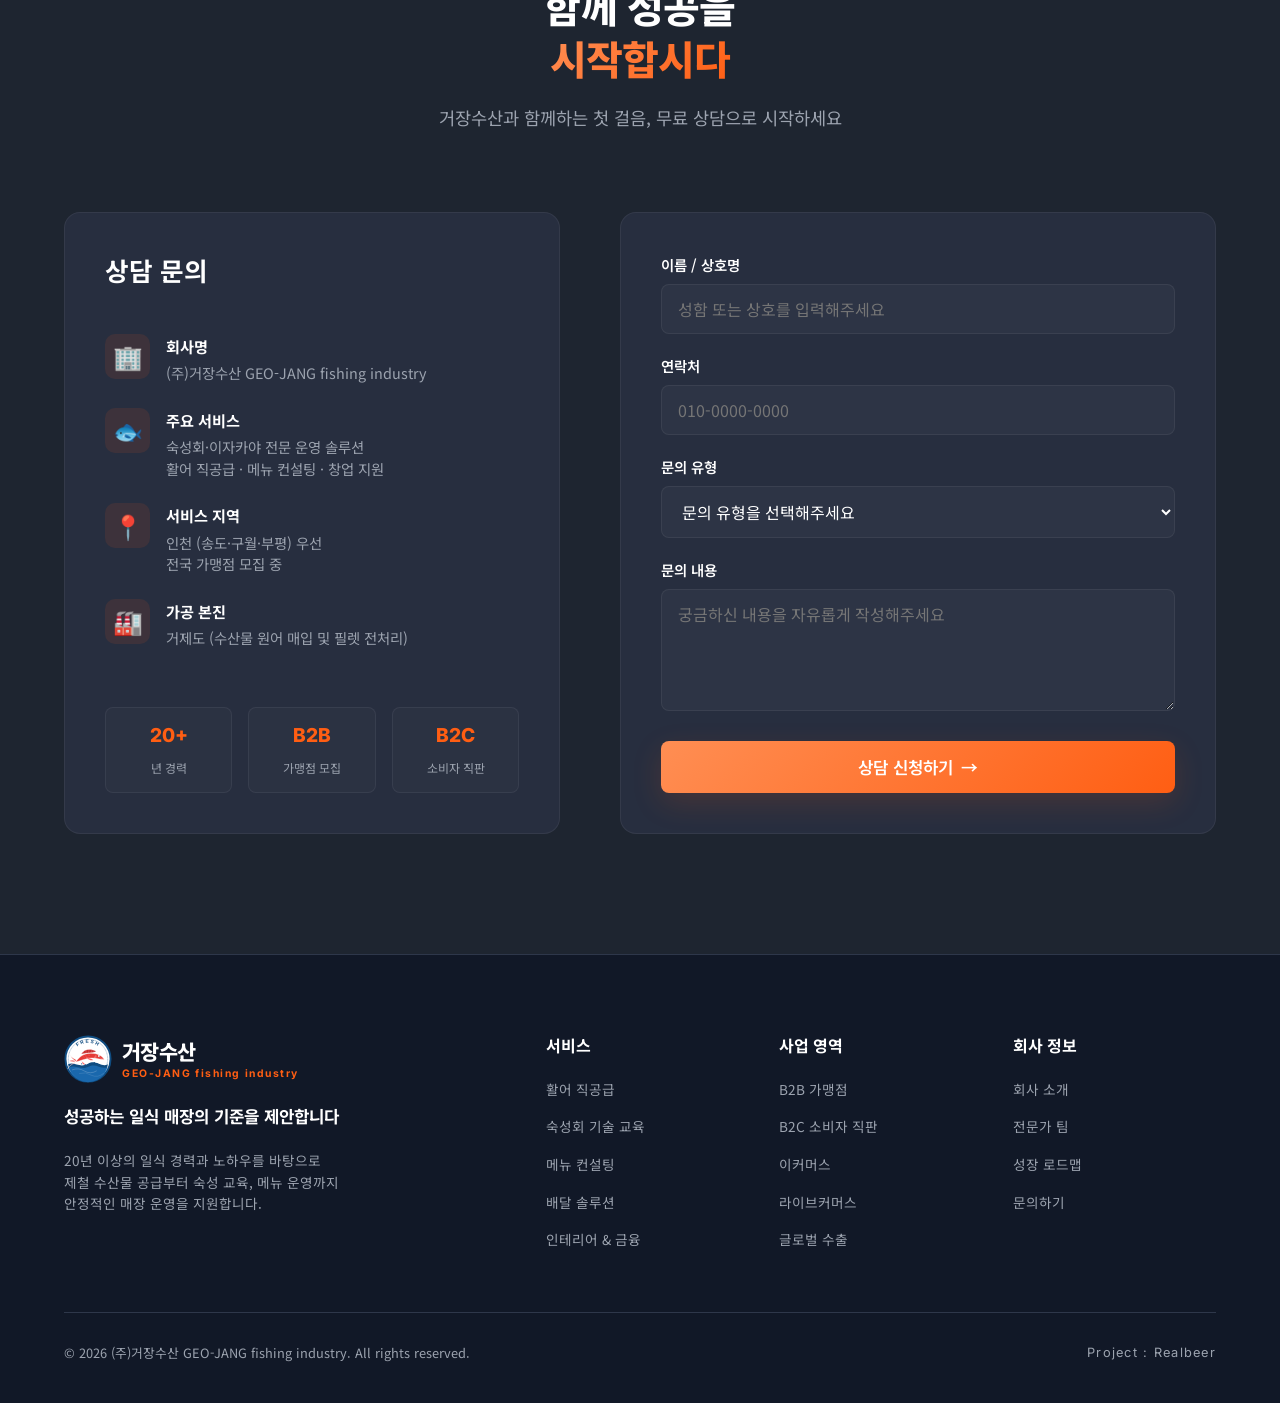
==== commit 7c7c63f8: "푸터의 프로젝트 명칭을 Realbeer로 변경" ====
--- a/index.html
+++ b/index.html
@@ -688,7 +688,7 @@
         </div>
         <div class="footer-bottom">
             <p>&copy; 2026 (주)거장수산 GEO-JANG fishing industry. All rights reserved.</p>
-            <p class="footer-sub">Project : Grand Master</p>
+            <p class="footer-sub">Project : Realbeer</p>
         </div>
     </footer>
 
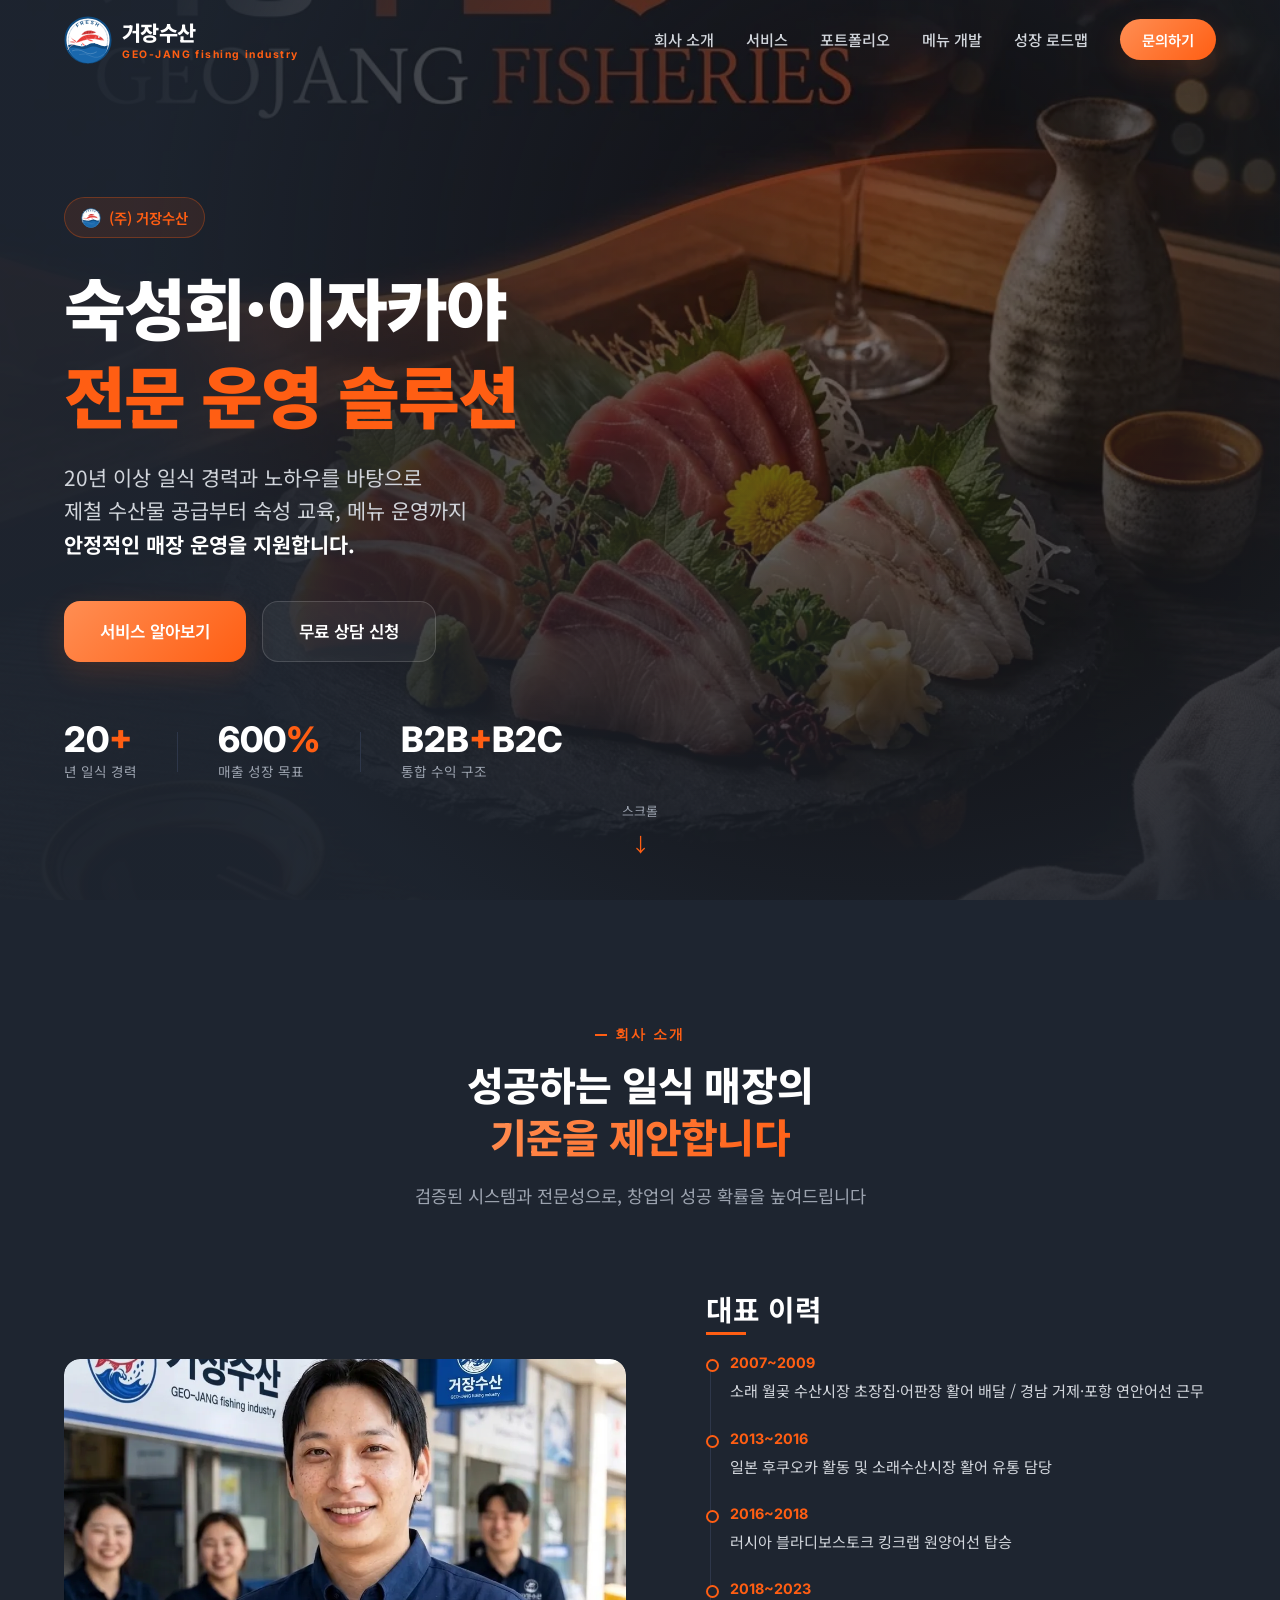
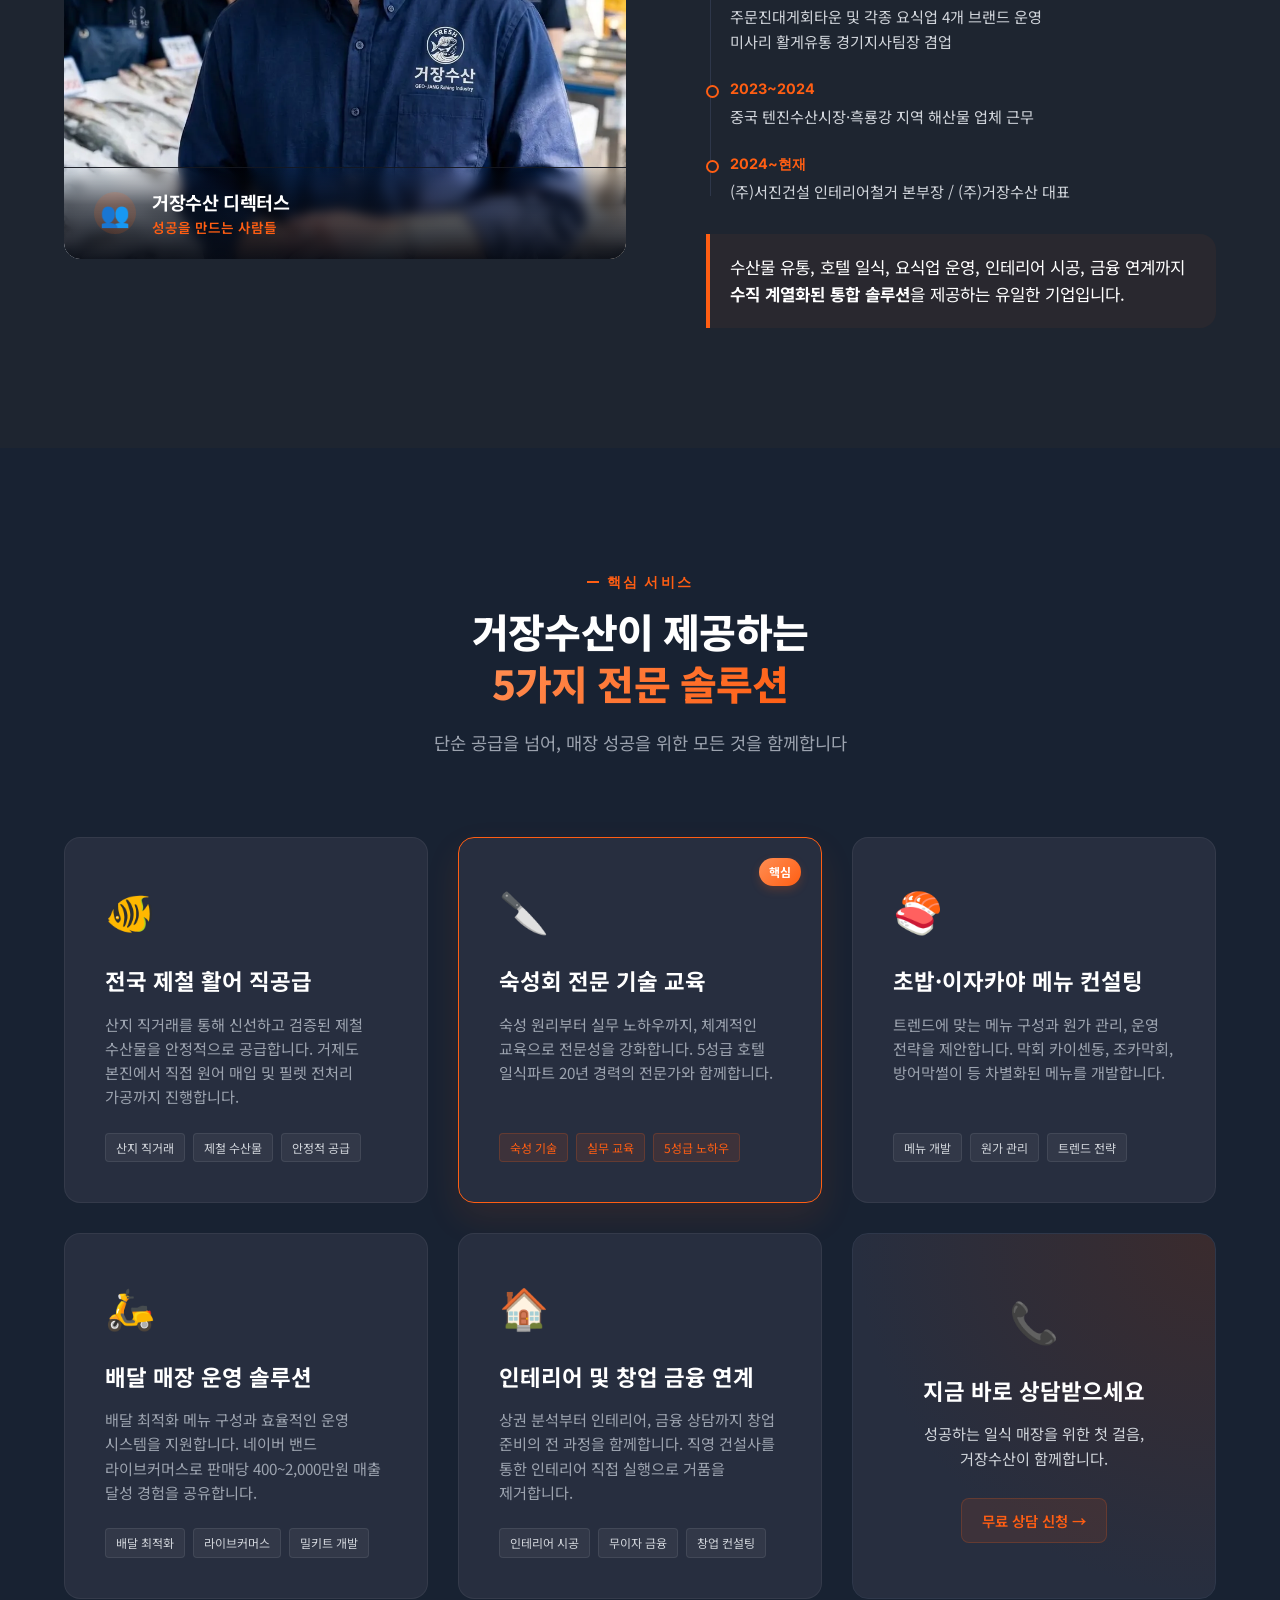
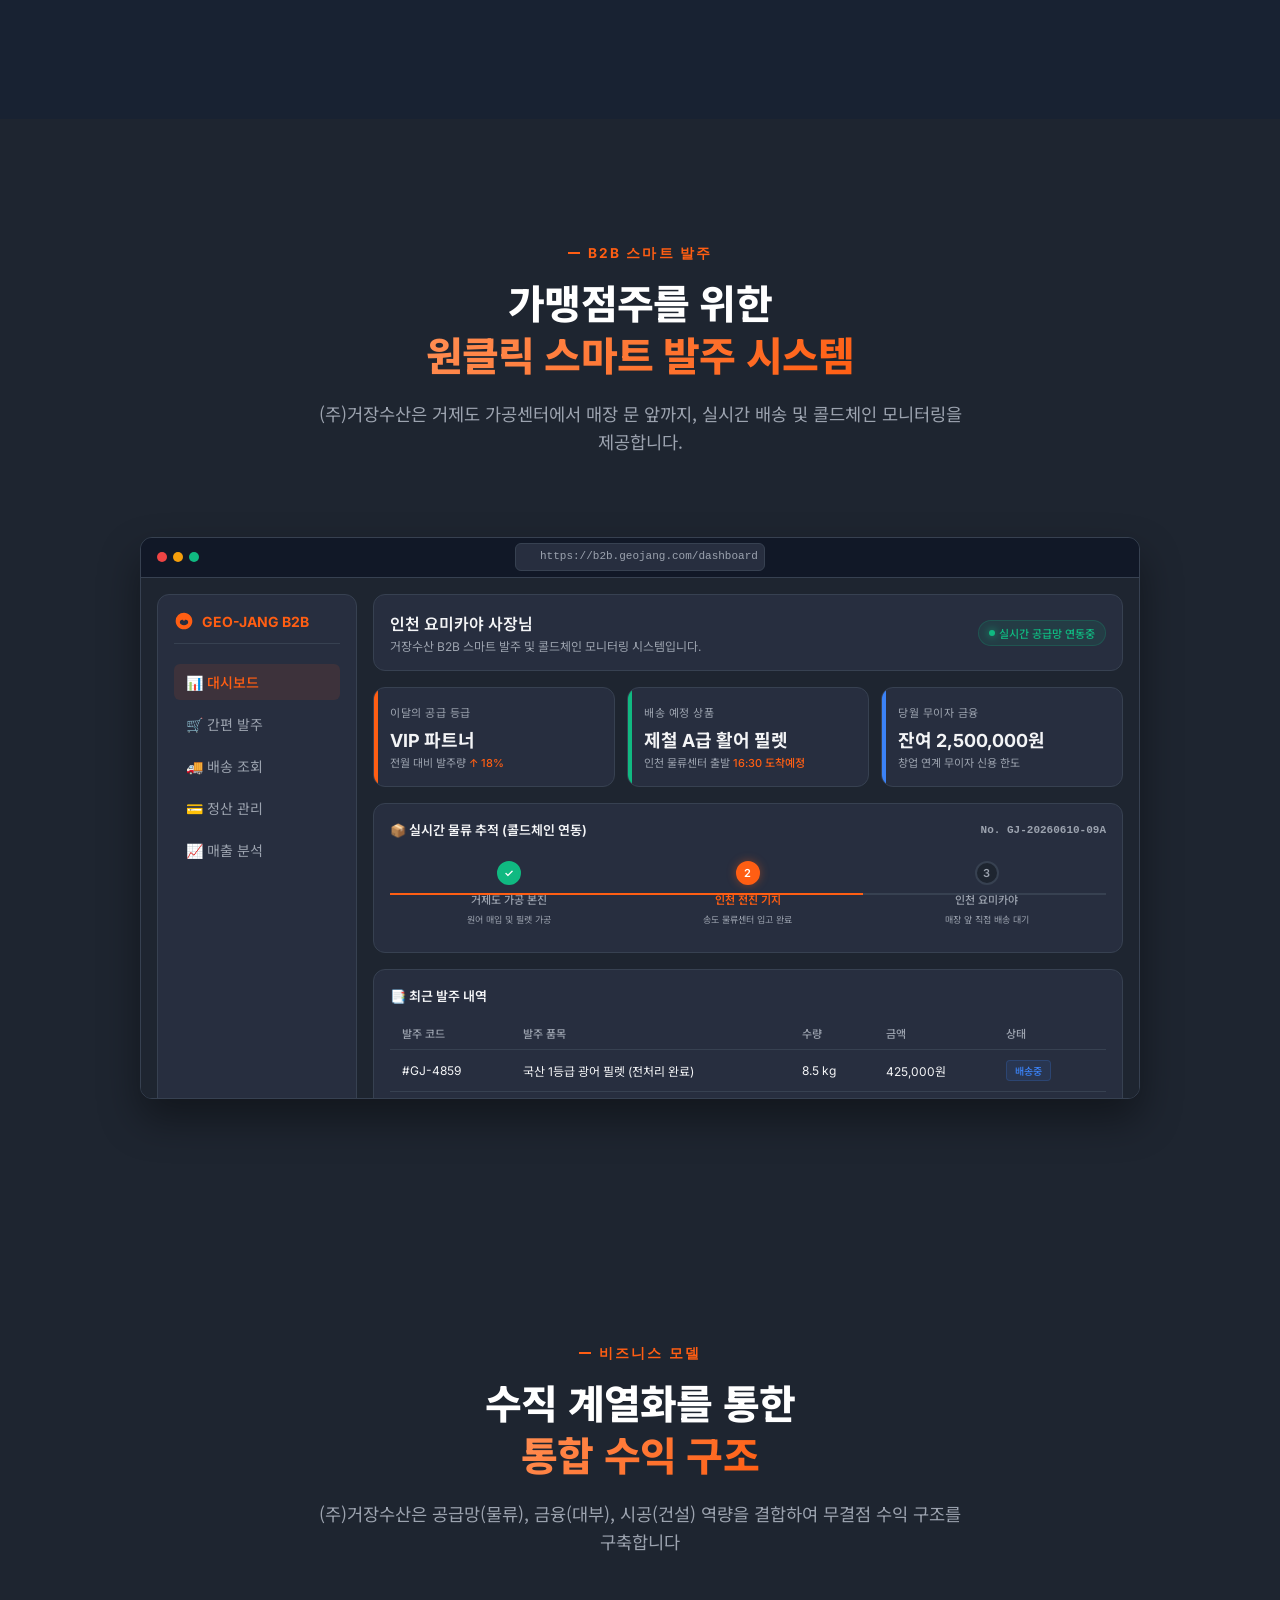
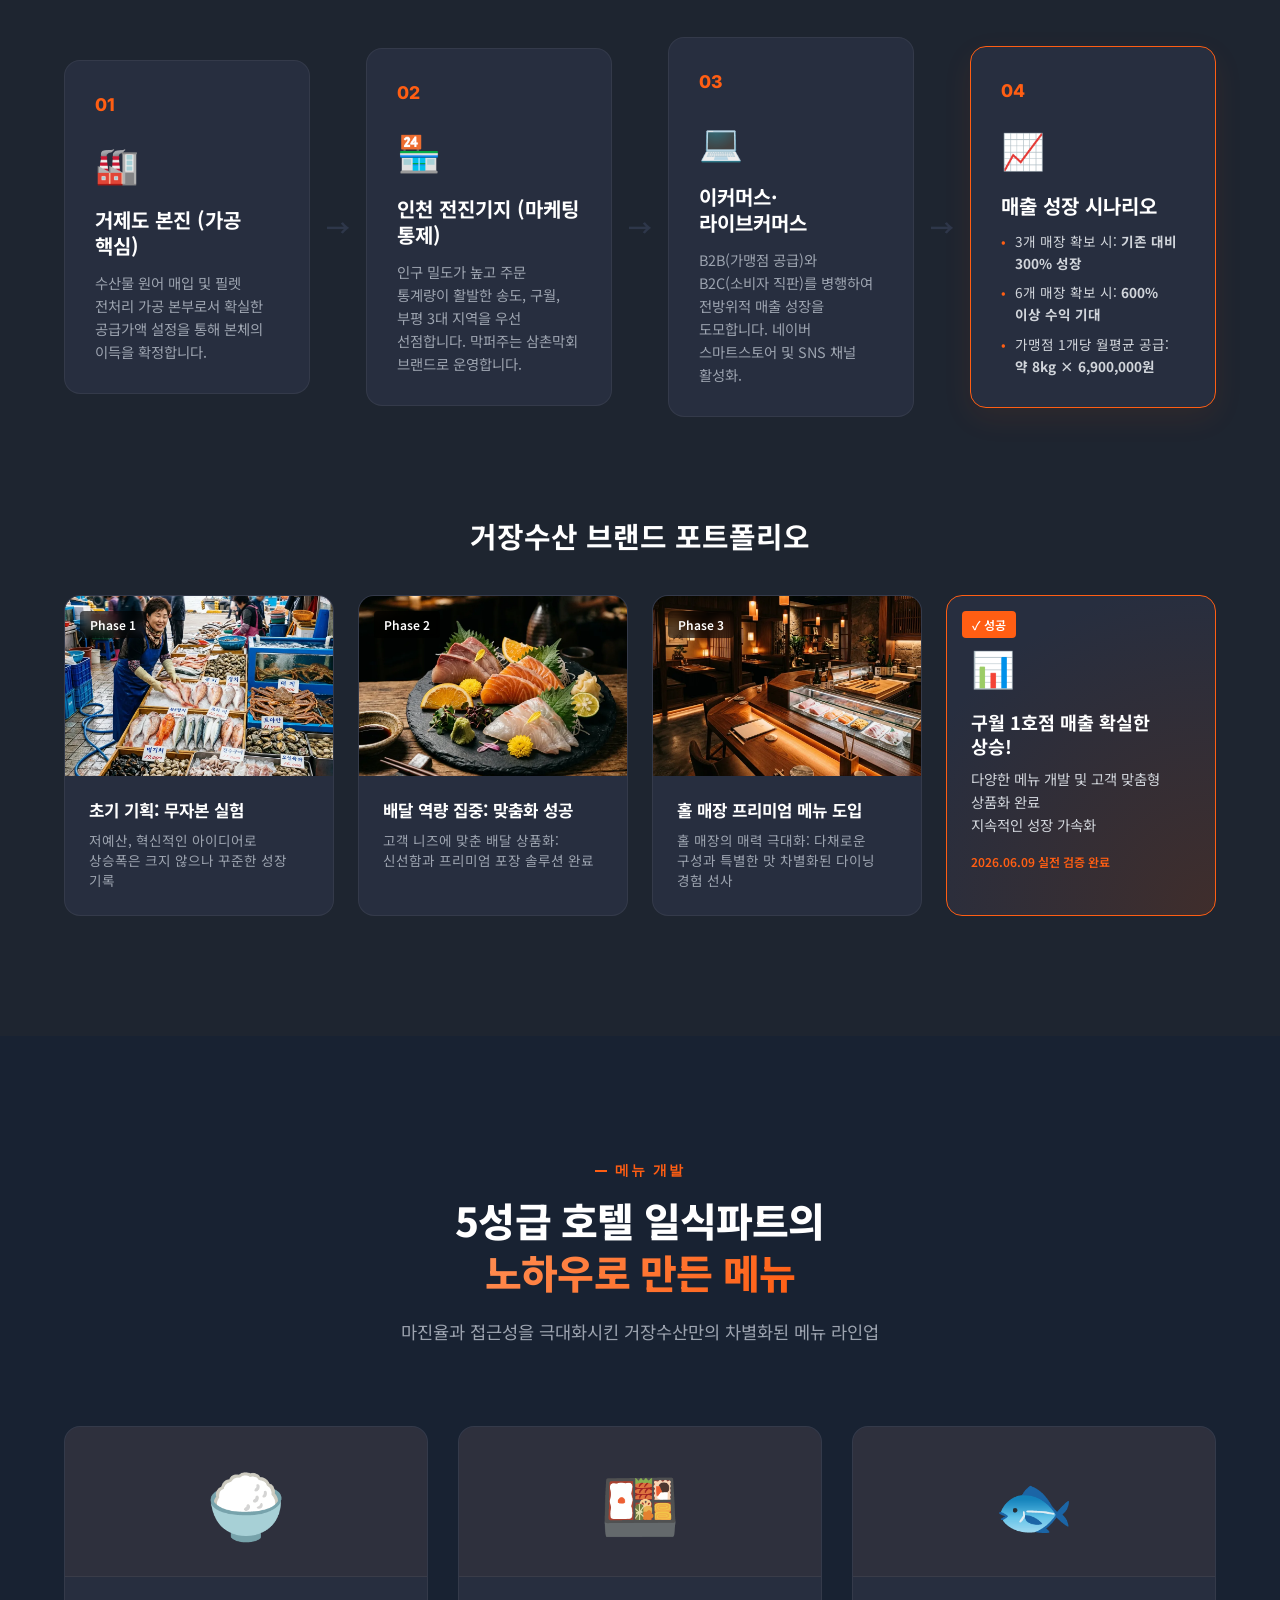
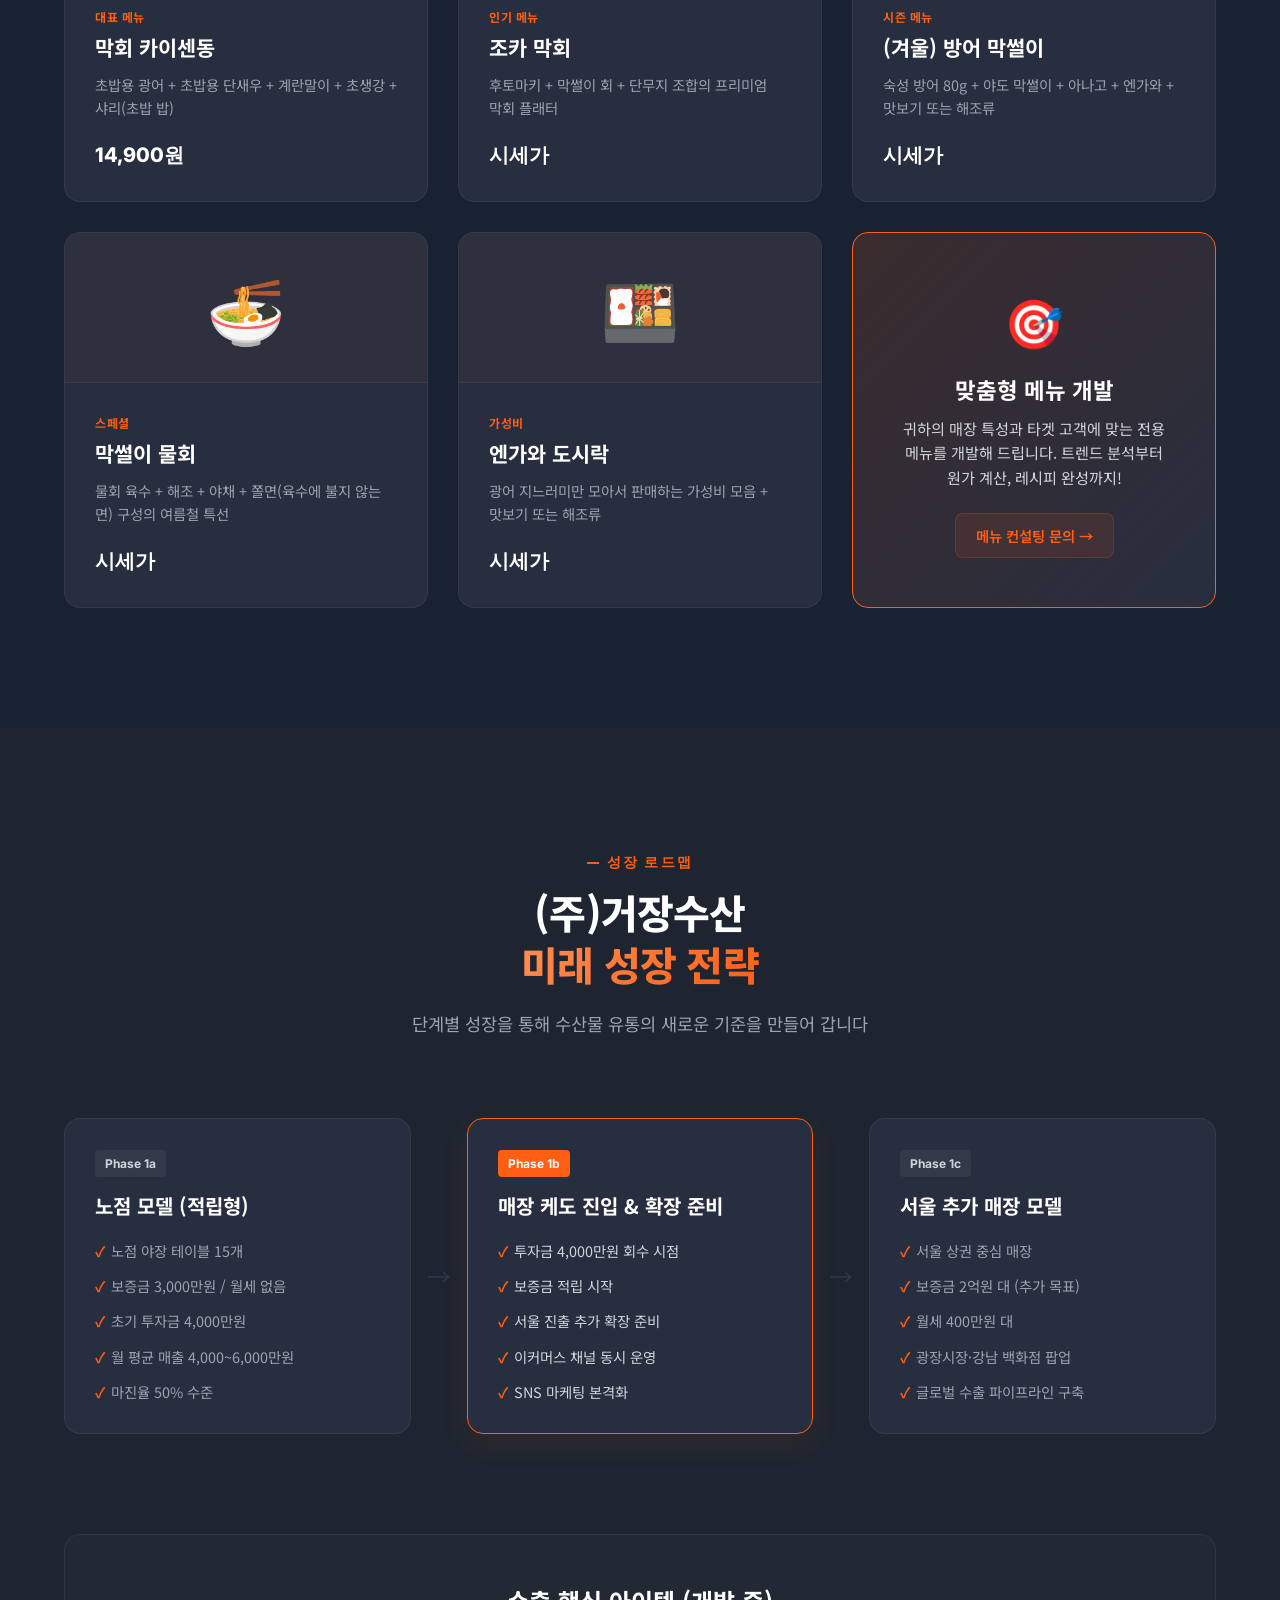
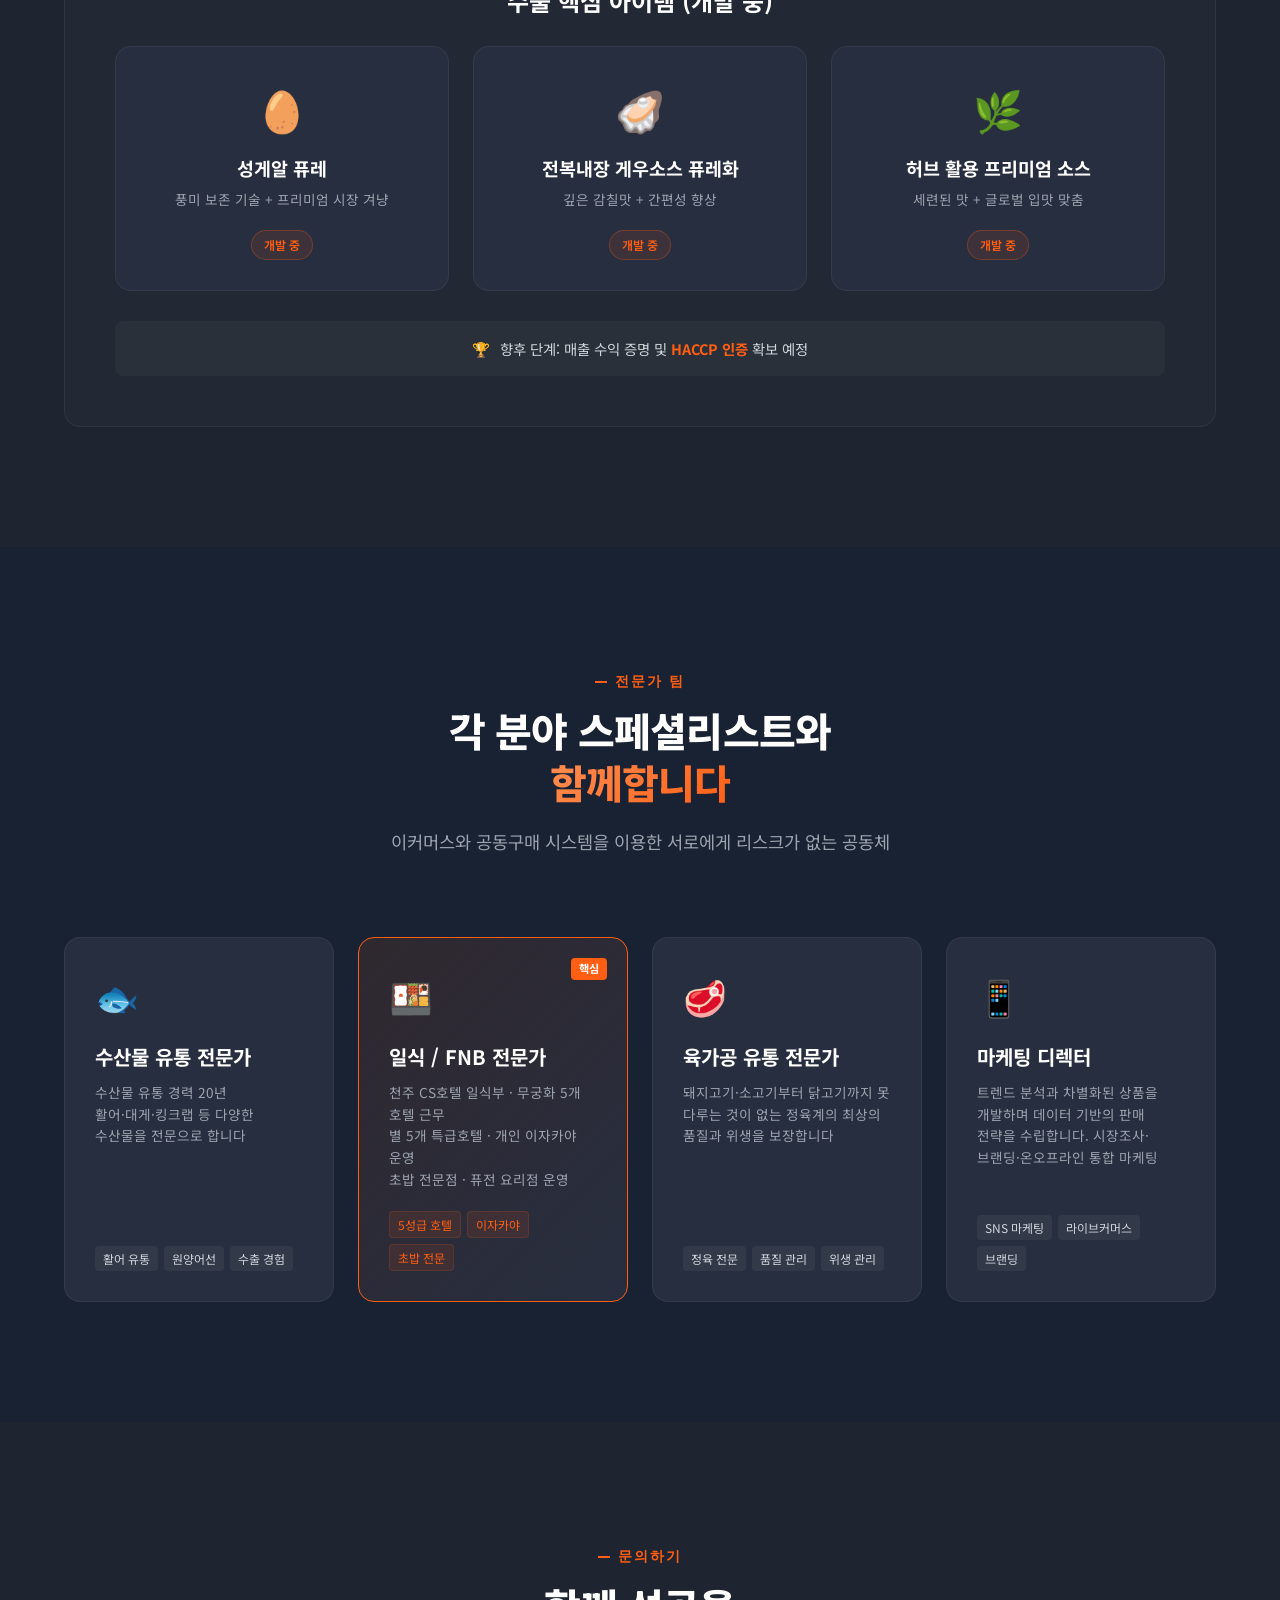
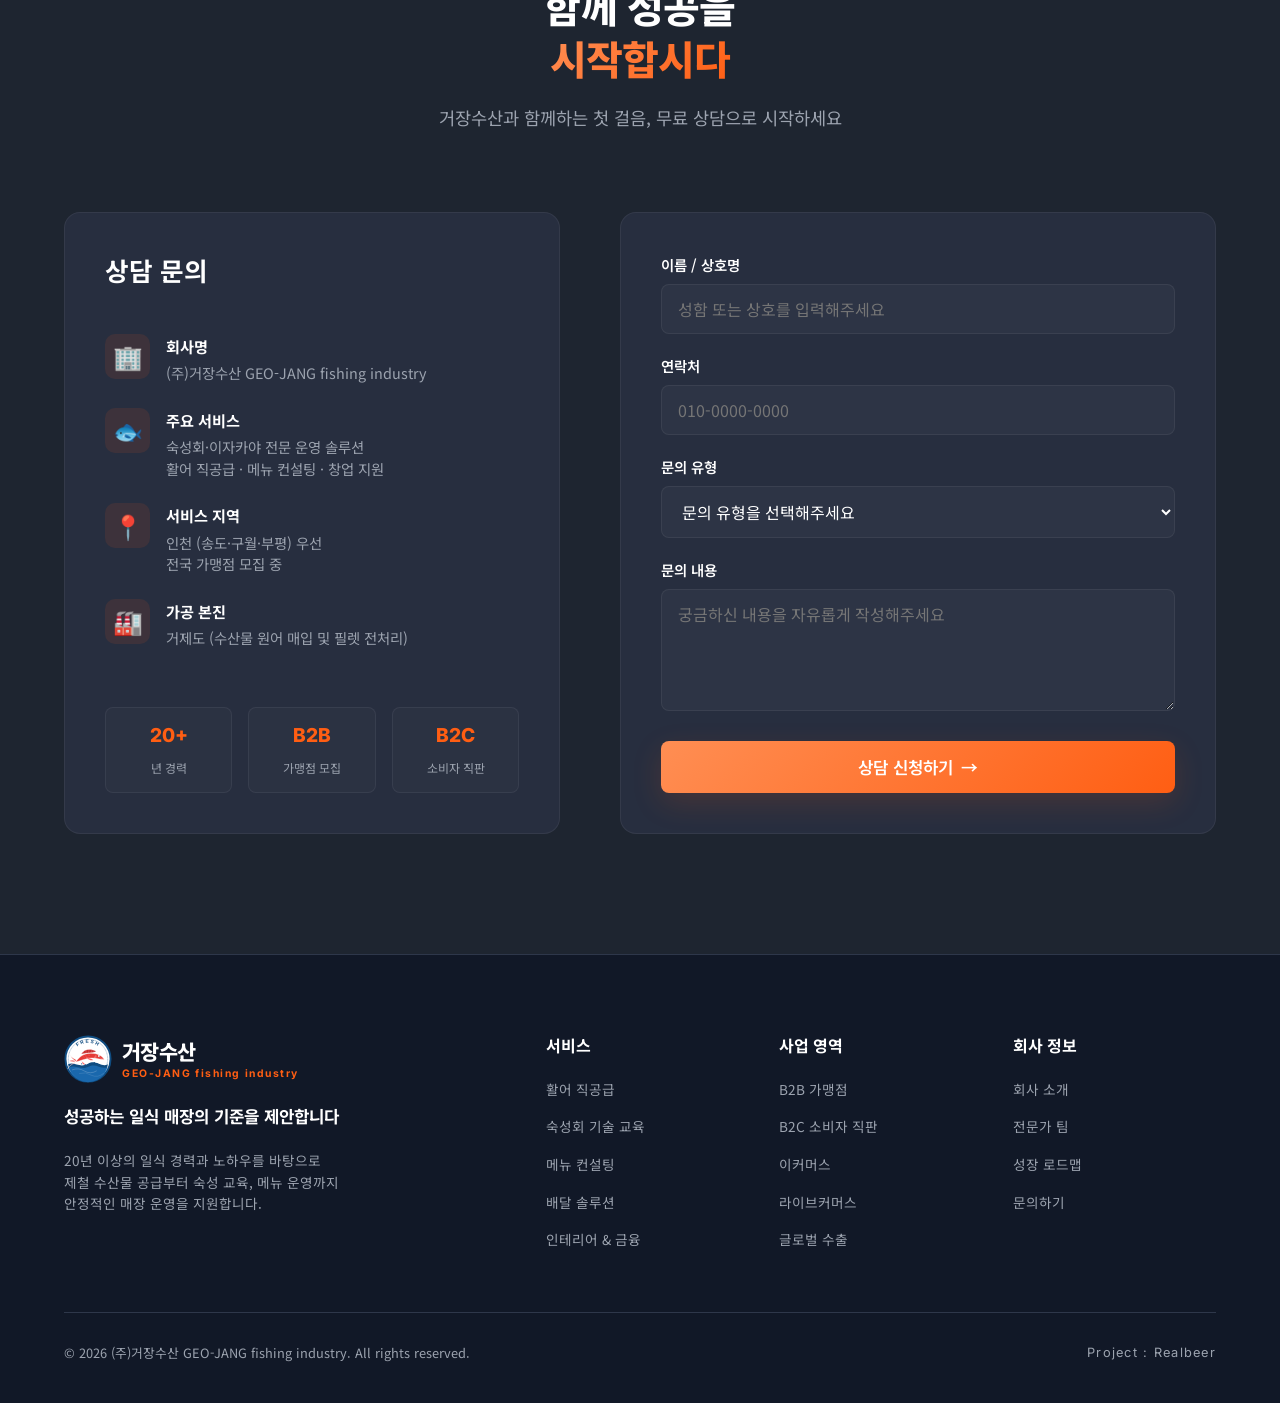
==== commit 6f83d299: "네이버 사이트 소유 확인용 메타 태그 추가" ====
--- a/index.html
+++ b/index.html
@@ -3,6 +3,7 @@
 <head>
     <meta charset="UTF-8">
     <meta name="viewport" content="width=device-width, initial-scale=1.0">
+    <meta name="naver-site-verification" content="15f62227f0167bfae9649c8baa1a16096bf0e02" />
     <meta name="description" content="(주)거장수산 - 20년 이상의 일식 경력으로 숙성회·이자카야 전문 운영 솔루션을 제공합니다. 전국 제철 활어 직공급, 숙성회 기술 교육, 메뉴 컨설팅까지 성공하는 일식 매장의 기준을 제안합니다.">
     <meta name="keywords" content="거장수산, 숙성회, 이자카야, 활어직공급, 일식컨설팅, 수산물공급, 거장피셔리스">
     <meta property="og:title" content="(주)거장수산 GEO-JANG fishing industry">
